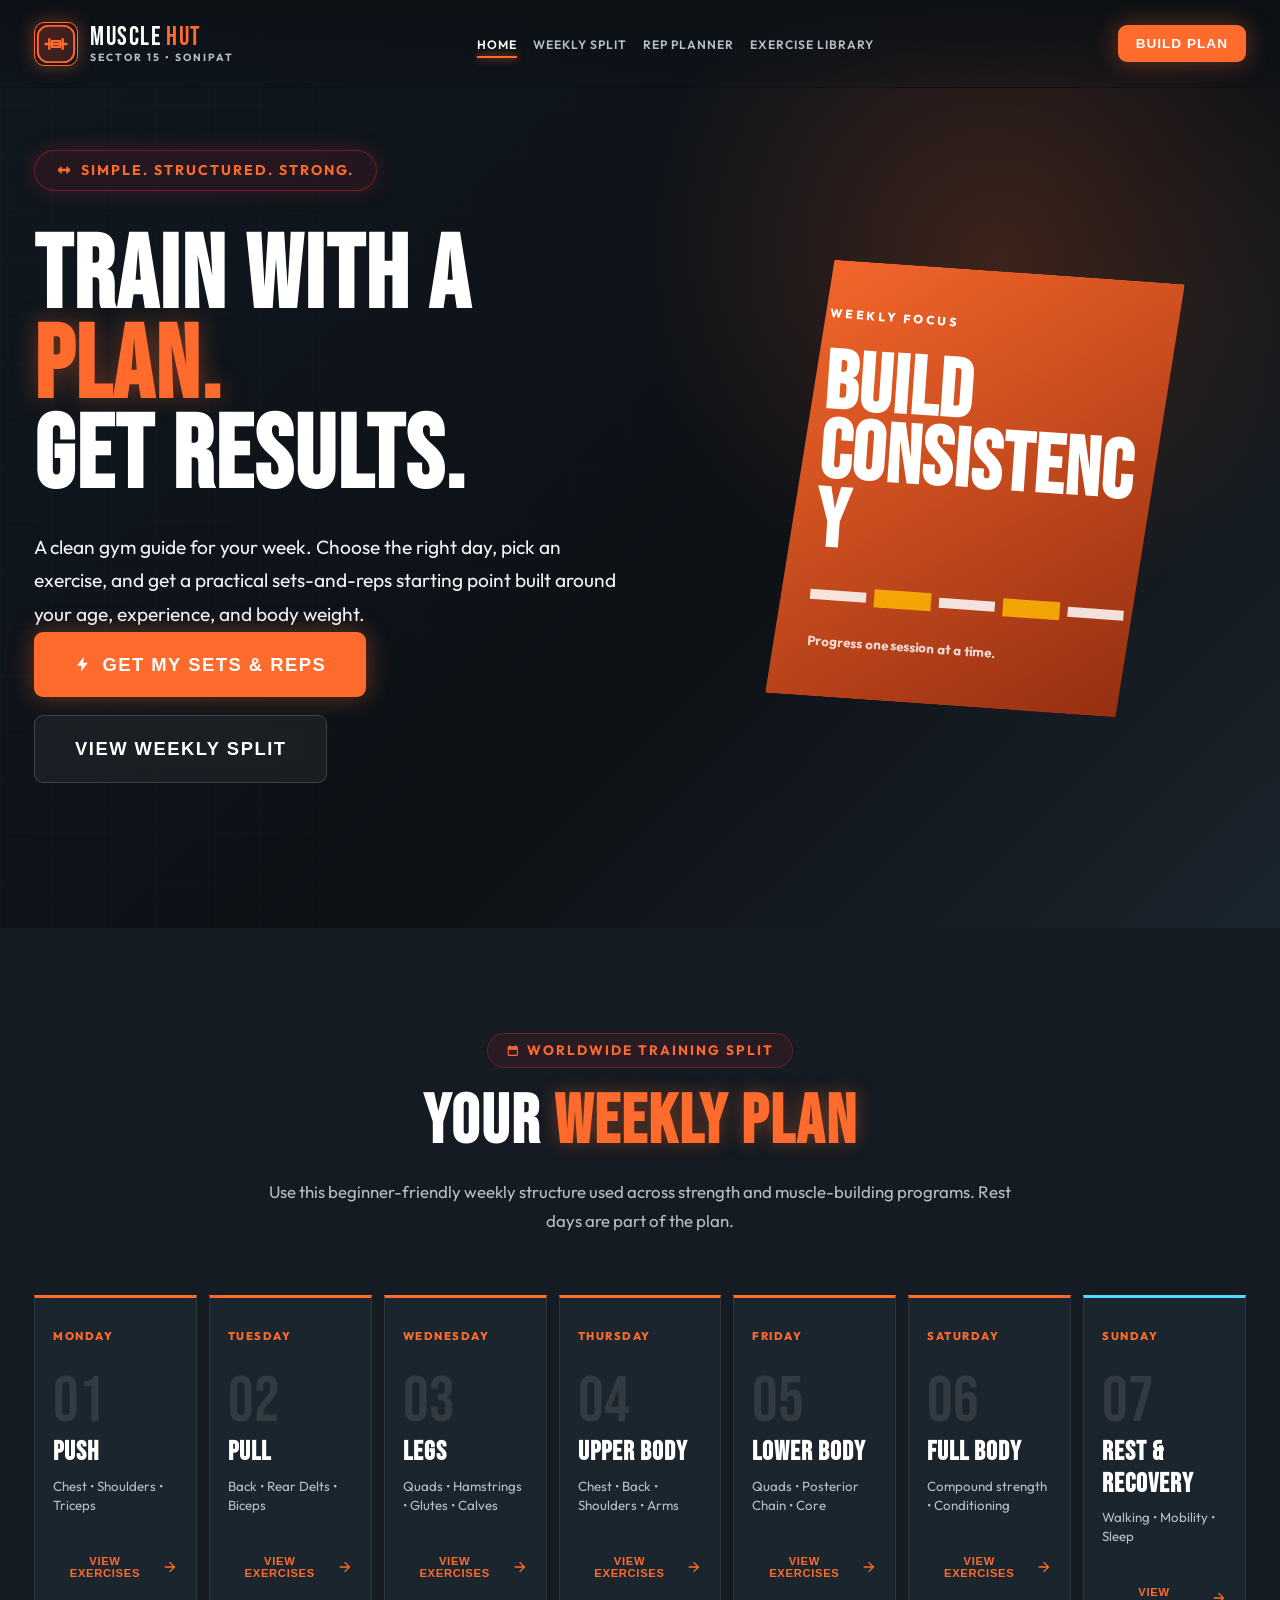
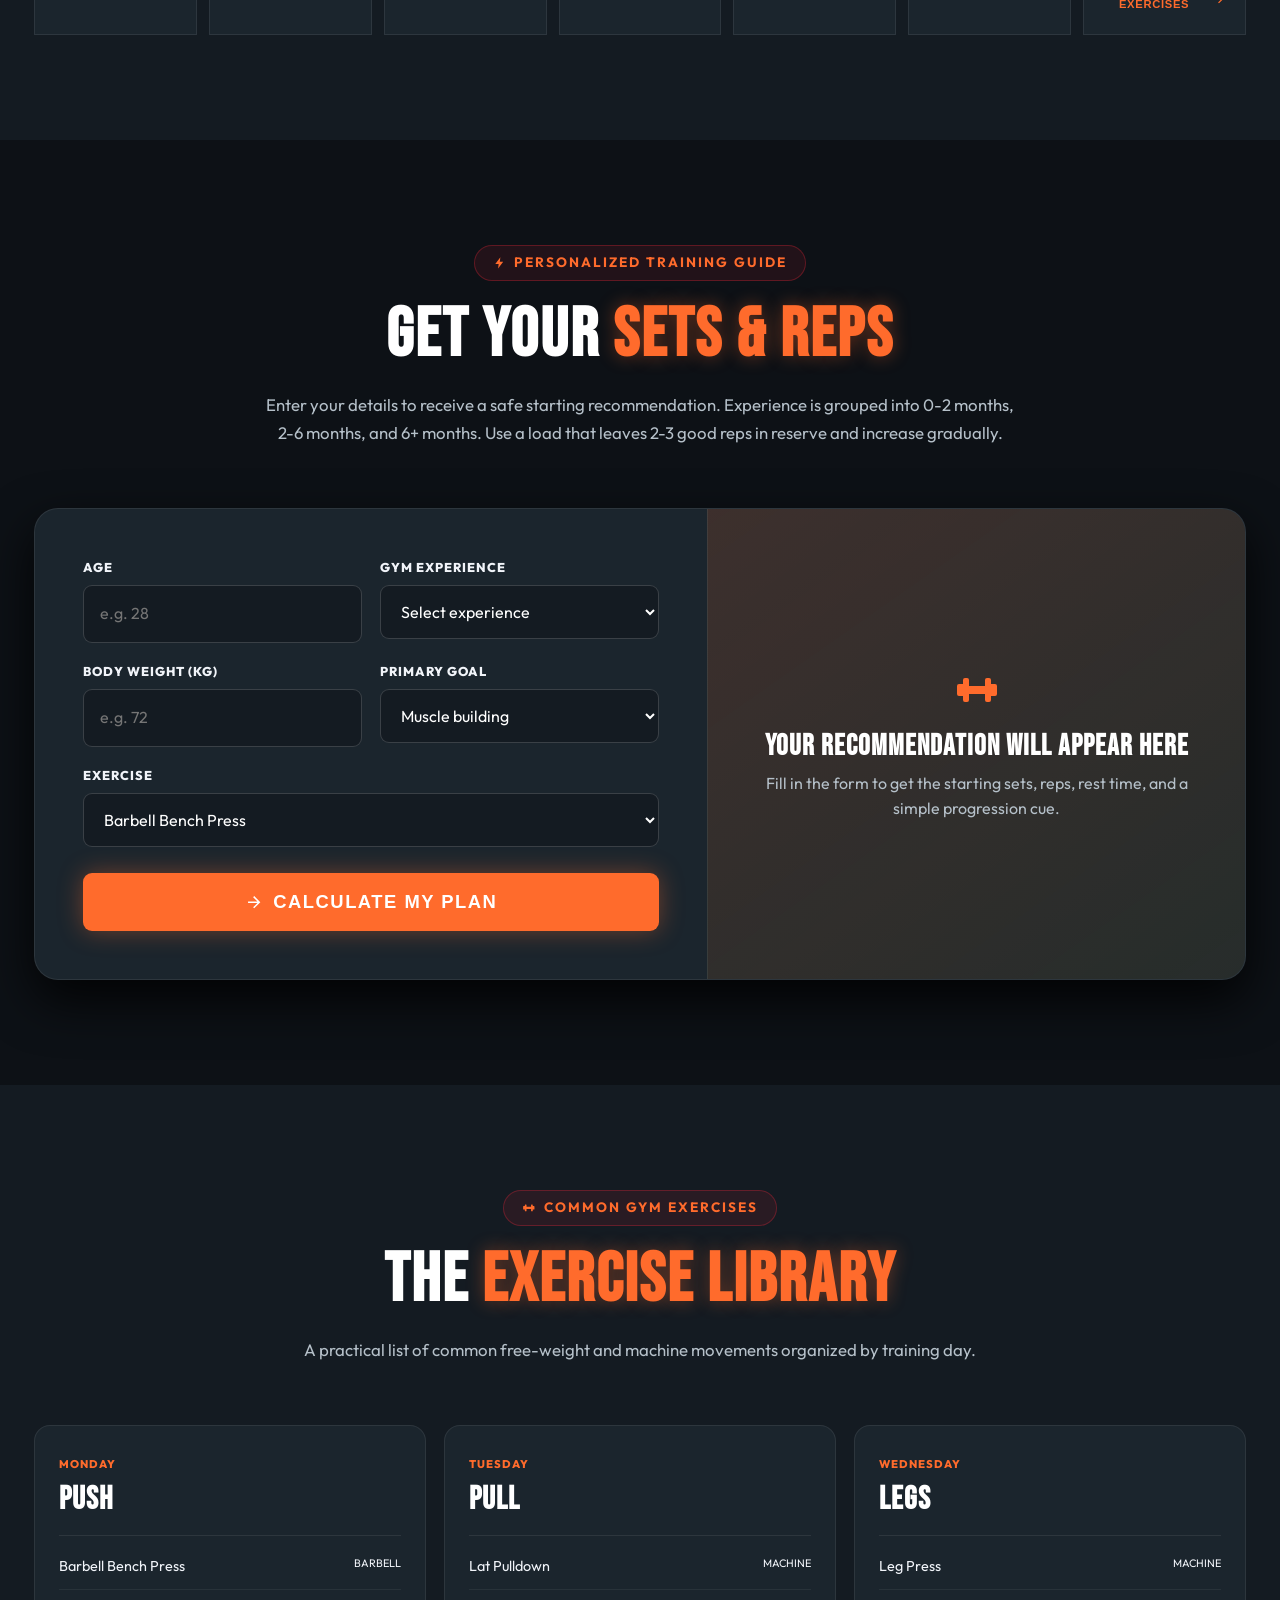
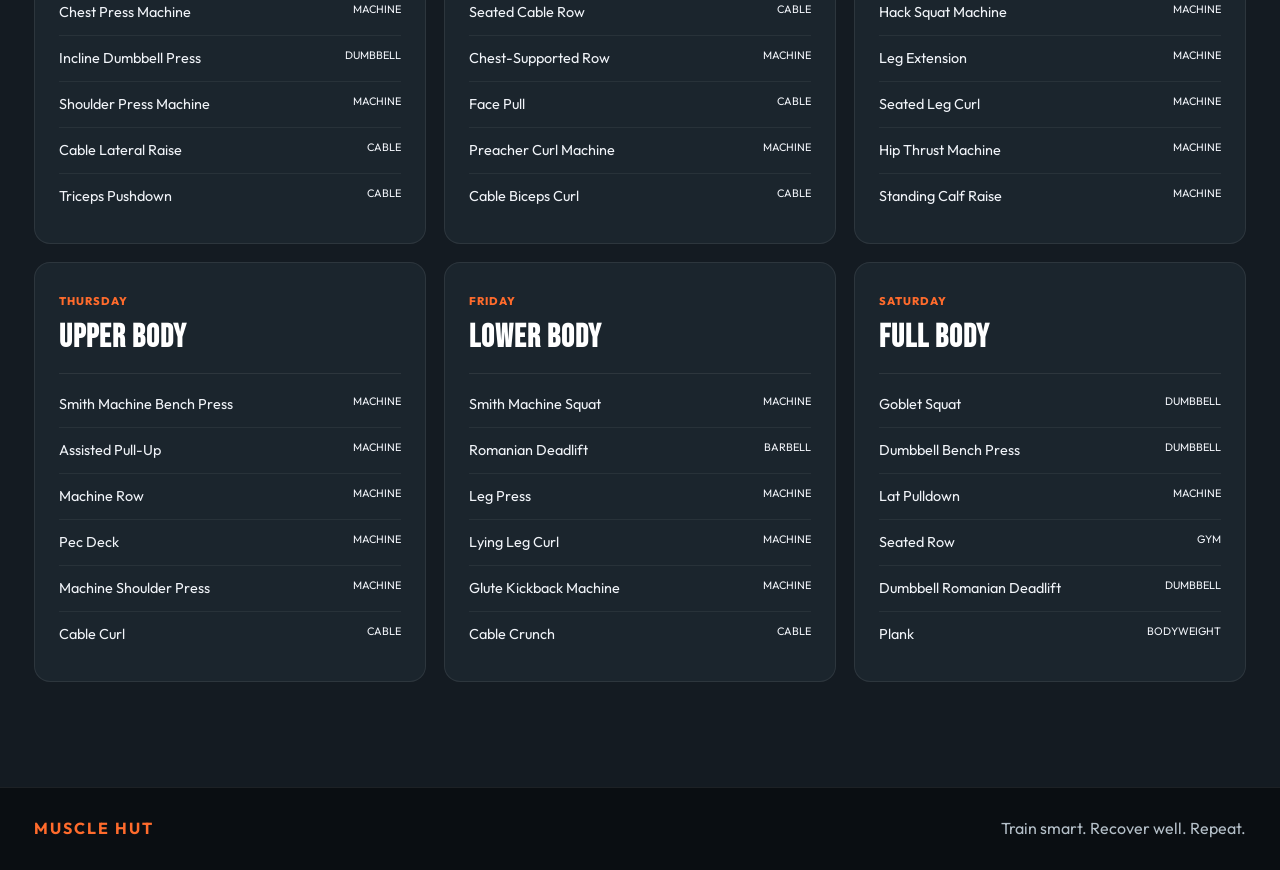
==== index.html @ 396ff4e9 "Improve responsive text visibility Co-authored-by: Copilot App <223556219+Copilot@users.noreply.gith" ====
<!DOCTYPE html>
<html lang="en">
<head>
  <meta charset="UTF-8">
  <meta name="viewport" content="width=device-width, initial-scale=1.0">
  <title>The Muscle Hut Gym | Sector 15, Sonipat | Forge Your Beast</title>
  <meta name="description" content="The Muscle Hut Gym - Sonipat's ultimate hardcore gym & fitness center in Sector 15. Bio-mechanical machines, group aerobics, functional turf, personal training at ₹1,500/month.">
  <link rel="icon" type="image/svg+xml" href="data:image/svg+xml,<svg xmlns='http://www.w3.org/2000/svg' viewBox='0 0 24 24' fill='%23ff2a3b'><path d='M20.57 14.86L22 13.43 20.57 12 17 15.57 8.43 7 12 3.43 10.57 2 9.14 3.43 7.71 2 5.57 4.14 4.14 2.71 2.71 4.14l1.43 1.43L2 7.71l1.43 1.43L2 10.57 3.43 12 7 8.43 15.57 17 12 20.57 13.43 22l1.43-1.43 1.43 1.43 2.14-2.14 1.43 1.43 1.43-1.43-1.43-1.43L22 16.29l-1.43-1.43z'/></svg>">
  
  <!-- Google Fonts -->
  <link rel="preconnect" href="https://fonts.googleapis.com">
  <link rel="preconnect" href="https://fonts.gstatic.com" crossorigin>
  <link href="https://fonts.googleapis.com/css2?family=Anton&family=Bebas+Neue&family=Outfit:wght@400;500;600;700;800;900&display=swap" rel="stylesheet">
  
  <!-- Zero External Font/Icon Dependencies: Fully Inline High-Performance Vector SVGs -->
  
  <style>

/* Inline SVG Icon System */
.svg-icon {
  width: 1em;
  height: 1em;
  display: inline-block;
  vertical-align: -0.15em;
  fill: currentColor;
  flex-shrink: 0;
  transition: transform var(--transition-fast), color var(--transition-fast);
}
.brand-logo-svg {
  width: 100%;
  height: 100%;
  display: block;
}
.preloader-dumbbell .brand-logo-svg {
  width: 74px;
  height: 74px;
  filter: drop-shadow(0 0 20px rgba(255, 42, 59, 0.6));
  animation: barbellLift 1.1s infinite ease-in-out;
}
/* ==========================================================================
   THE MUSCLE HUT GYM — ULTIMATE PRODUCTION STYLESHEET
   Dark, High-Octane Athletic Aesthetic with Electric Lime & Neon Ember
   ========================================================================== */

:root {
  --bg-darkest: #0d1116;
  --bg-dark: #141b22;
  --bg-surface: #1b252d;
  --bg-surface-elevated: #24323c;
  --bg-card: rgba(27, 37, 45, 0.9);
  --bg-card-hover: rgba(36, 50, 60, 0.98);
  
  --primary: #ff6b2c;
  --primary-rgb: 255, 107, 44;
  --primary-glow: rgba(255, 107, 44, 0.38);
  --primary-dark: #d94812;
  --primary-light: #ffad83;
  
  --secondary: #ffb703;
  --secondary-glow: rgba(255, 183, 3, 0.35);
  --accent-gold: #ffd166;
  --accent-cyan: #56d9ff;
  
  --text-white: #ffffff;
  --text-light: #f1f4f9;
  --text-muted: #b5c0c9;
  --text-dim: #71808c;
  
  --border: rgba(255, 255, 255, 0.08);
  --border-glow: rgba(255, 42, 59, 0.35);
  --border-light: rgba(255, 255, 255, 0.16);
  
  --font-display: 'Bebas Neue', sans-serif;
  --font-accent: 'Anton', 'Oswald', sans-serif;
  --font-heading: 'Oswald', sans-serif;
  --font-body: 'Outfit', 'Inter', -apple-system, sans-serif;
  
  --radius-xs: 5px;
  --radius-sm: 9px;
  --radius-md: 16px;
  --radius-lg: 24px;
  --radius-full: 9999px;
  
  --transition-fast: 0.16s ease;
  --transition-base: 0.28s cubic-bezier(0.2, 0.8, 0.2, 1);
  --transition-smooth: 0.45s cubic-bezier(0.16, 1, 0.3, 1);
  
  --shadow-sm: 0 4px 14px rgba(0, 0, 0, 0.45);
  --shadow-md: 0 10px 30px rgba(0, 0, 0, 0.65);
  --shadow-lg: 0 20px 50px rgba(0, 0, 0, 0.85);
  --shadow-primary: 0 0 30px rgba(255, 42, 59, 0.4);
}

/* Reset */
*, *::before, *::after {
  box-sizing: border-box;
  margin: 0;
  padding: 0;
}

html {
  scroll-behavior: smooth;
  font-size: 16px;
  background-color: var(--bg-darkest);
  color: var(--text-light);
  font-family: var(--font-body);
  overflow-x: hidden;
}

body {
  line-height: 1.6;
  background-color: var(--bg-darkest);
  min-height: 100vh;
  position: relative;
  overflow-x: hidden;
  -webkit-font-smoothing: antialiased;
}

/* Scrollbar */
::-webkit-scrollbar { width: 9px; }
::-webkit-scrollbar-track { background: var(--bg-darkest); }
::-webkit-scrollbar-thumb {
  background: #1c2230;
  border-radius: 6px;
  border: 2px solid var(--bg-darkest);
}
::-webkit-scrollbar-thumb:hover { background: var(--primary-dark); }

/* Scroll Progress */
.scroll-progress-bar {
  position: fixed;
  top: 0;
  left: 0;
  height: 3px;
  width: 0%;
  background: linear-gradient(90deg, var(--primary), var(--accent-cyan), var(--secondary));
  z-index: 10000;
  box-shadow: 0 0 12px var(--primary);
  transition: width 0.1s ease-out;
}

/* Custom Cursor */
.custom-cursor-dot {
  position: fixed;
  width: 8px;
  height: 8px;
  background-color: var(--primary);
  border-radius: 50%;
  pointer-events: none;
  z-index: 99999;
  transform: translate(-50%, -50%);
  box-shadow: 0 0 12px var(--primary);
  transition: opacity 0.2s ease;
}
.custom-cursor-ring {
  position: fixed;
  width: 36px;
  height: 36px;
  border: 1.5px solid rgba(255, 42, 59, 0.5);
  border-radius: 50%;
  pointer-events: none;
  z-index: 99998;
  transform: translate(-50%, -50%);
  transition: width 0.25s ease, height 0.25s ease, border-color 0.25s ease, background 0.25s ease;
}
.custom-cursor-ring.cursor-hover {
  width: 58px;
  height: 58px;
  border-color: var(--primary);
  background: rgba(255, 42, 59, 0.09);
}
@media (max-width: 992px) {
  .custom-cursor-dot, .custom-cursor-ring { display: none !important; }
}

/* Preloader */
#preloader {
  position: fixed;
  inset: 0;
  background-color: #040507;
  z-index: 999999;
  display: flex;
  flex-direction: column;
  align-items: center;
  justify-content: center;
  transition: opacity 0.25s ease, visibility 0.25s ease;
}
#preloader.loaded {
  opacity: 0;
  visibility: hidden;
  pointer-events: none;
}
.preloader-dumbbell {
  width: 74px;
  height: 74px;
  color: var(--primary);
  animation: barbellLift 1.1s infinite ease-in-out;
  filter: drop-shadow(0 0 20px var(--primary-glow));
}
.preloader-title {
  font-family: var(--font-display);
  font-size: 2.4rem;
  letter-spacing: 4px;
  margin-top: 18px;
  color: var(--text-white);
  text-shadow: 0 0 25px rgba(255, 42, 59, 0.4);
}
.preloader-title span { color: var(--primary); }
.preloader-bar {
  width: 150px;
  height: 3.5px;
  background: rgba(255, 255, 255, 0.1);
  border-radius: 4px;
  margin-top: 15px;
  overflow: hidden;
  position: relative;
}
.preloader-bar::after {
  content: '';
  position: absolute;
  top: 0;
  left: 0;
  height: 100%;
  width: 40%;
  background: var(--primary);
  border-radius: 4px;
  animation: preloaderTrack 1.1s infinite ease-in-out;
}
@keyframes barbellLift {
  0%, 100% { transform: translateY(0) rotate(0deg) scale(1); }
  50% { transform: translateY(-16px) rotate(-14deg) scale(1.1); }
}
@keyframes preloaderTrack {
  0% { left: -40%; width: 30%; }
  50% { left: 40%; width: 60%; }
  100% { left: 100%; width: 30%; }
}

/* Typography & Display Utilities */
h1, h2, h3, h4, h5, h6 {
  color: var(--text-white);
  font-weight: 700;
  line-height: 1.15;
}
.text-neon {
  color: var(--primary);
  text-shadow: 0 0 18px var(--primary-glow);
}
.text-crimson {
  color: var(--secondary);
  text-shadow: 0 0 18px var(--secondary-glow);
}
.text-gold {
  color: var(--accent-gold);
  text-shadow: 0 0 15px rgba(255, 204, 0, 0.4);
}

.bg-outline-text {
  position: absolute;
  font-family: var(--font-display);
  font-size: clamp(4rem, 13vw, 15rem);
  color: transparent;
  -webkit-text-stroke: 1.5px rgba(255, 255, 255, 0.035);
  letter-spacing: 6px;
  pointer-events: none;
  user-select: none;
  z-index: 0;
  text-transform: uppercase;
  white-space: nowrap;
}

/* Container */
.container {
  width: 100%;
  max-width: 1260px;
  margin: 0 auto;
  padding: 0 24px;
  position: relative;
  z-index: 2;
}
.section-padding {
  padding: 105px 0;
  position: relative;
}
@media (max-width: 768px) {
  .section-padding { padding: 75px 0; }
}

.section-header {
  text-align: center;
  max-width: 760px;
  margin: 0 auto 60px;
  position: relative;
  z-index: 2;
}
.section-subtitle-badge {
  display: inline-flex;
  align-items: center;
  gap: 8px;
  padding: 6px 18px;
  background: rgba(255, 42, 59, 0.09);
  border: 1px solid rgba(255, 42, 59, 0.28);
  border-radius: var(--radius-full);
  color: var(--primary);
  font-size: 0.85rem;
  font-weight: 700;
  letter-spacing: 2px;
  text-transform: uppercase;
  margin-bottom: 15px;
}
.section-title {
  font-family: var(--font-display);
  font-size: clamp(2.6rem, 5.5vw, 4.3rem);
  letter-spacing: 2px;
  text-transform: uppercase;
  margin-bottom: 16px;
}
.section-description {
  color: var(--text-muted);
  font-size: 1.05rem;
  line-height: 1.7;
}

/* Buttons */
.btn {
  display: inline-flex;
  align-items: center;
  justify-content: center;
  gap: 10px;
  font-family: var(--font-heading);
  font-weight: 700;
  font-size: 1rem;
  letter-spacing: 1.5px;
  text-transform: uppercase;
  padding: 15px 30px;
  border-radius: var(--radius-sm);
  border: none;
  cursor: pointer;
  text-decoration: none;
  transition: var(--transition-smooth);
  position: relative;
  overflow: hidden;
  z-index: 1;
}
.btn::before {
  content: '';
  position: absolute;
  top: 0;
  left: -100%;
  width: 100%;
  height: 100%;
  background: linear-gradient(90deg, transparent, rgba(255, 255, 255, 0.22), transparent);
  transition: 0.5s ease;
  z-index: -1;
}
.btn:hover::before { left: 100%; }
.btn-primary {
  background: var(--primary);
  color: #ffffff;
  box-shadow: 0 0 25px var(--primary-glow);
}
.btn-primary:hover {
  background: #ff4252;
  box-shadow: 0 0 38px rgba(255, 42, 59, 0.65);
  transform: translateY(-2px);
}
.btn-secondary {
  background: rgba(255, 255, 255, 0.05);
  color: var(--text-white);
  border: 1px solid var(--border-light);
  backdrop-filter: blur(10px);
}
.btn-secondary:hover {
  border-color: var(--primary);
  color: var(--primary);
  background: rgba(255, 42, 59, 0.08);
  transform: translateY(-2px);
}
.btn-sm {
  padding: 8px 18px;
  font-size: 0.85rem;
  letter-spacing: 1px;
}
.btn-lg {
  padding: 18px 40px;
  font-size: 1.15rem;
}

/* 3D Tilt Card Container */
.tilt-card {
  transform-style: preserve-3d;
  perspective: 1000px;
  transition: transform 0.15s ease-out, box-shadow 0.3s ease;
}

/* Glowing Border Beam Animation */
@keyframes borderBeamMove {
  0% { transform: rotate(0deg); }
  100% { transform: rotate(360deg); }
}
.glowing-beam-wrapper {
  position: relative;
  overflow: hidden;
  border-radius: var(--radius-lg);
  padding: 1.5px;
}
.glowing-beam-wrapper::before {
  content: '';
  position: absolute;
  top: -50%;
  left: -50%;
  width: 200%;
  height: 200%;
  background: conic-gradient(transparent, transparent, var(--primary), transparent);
  animation: borderBeamMove 4s linear infinite;
  z-index: 0;
}
.glowing-beam-content {
  position: relative;
  background: var(--bg-surface);
  border-radius: calc(var(--radius-lg) - 1.5px);
  z-index: 1;
}

/* ==========================================================================
   1. STICKY NAVBAR & AUDIO CONTROLS
   ========================================================================== */
.site-navbar {
  position: fixed;
  top: 0;
  left: 0;
  width: 100%;
  height: 82px;
  display: flex;
  align-items: center;
  z-index: 1000;
  transition: var(--transition-smooth);
  background: transparent;
  border-bottom: 1px solid transparent;
}
.site-navbar.scrolled {
  height: 74px;
  background: rgba(7, 9, 13, 0.92);
  backdrop-filter: blur(22px);
  -webkit-backdrop-filter: blur(22px);
  border-bottom: 1px solid var(--border);
  box-shadow: 0 10px 35px rgba(0, 0, 0, 0.6);
}
.navbar-inner {
  display: flex;
  align-items: center;
  justify-content: space-between;
  width: 100%;
}
.navbar-brand {
  display: flex;
  align-items: center;
  gap: 12px;
  text-decoration: none;
  z-index: 1002;
  flex-shrink: 0;
  white-space: nowrap;
}
.brand-icon-box {
  width: 44px;
  height: 44px;
  background: linear-gradient(135deg, rgba(255, 42, 59, 0.16), rgba(255, 42, 59, 0.04));
  border: 1.5px solid var(--primary);
  border-radius: 10px;
  display: flex;
  align-items: center;
  justify-content: center;
  color: var(--primary);
  font-size: 1.35rem;
  box-shadow: 0 0 18px var(--primary-glow);
  transition: var(--transition-base);
  flex-shrink: 0;
}
.navbar-brand:hover .brand-icon-box {
  transform: rotate(-10deg) scale(1.08);
  box-shadow: 0 0 28px rgba(255, 42, 59, 0.65);
}
.brand-text-col {
  display: flex;
  flex-direction: column;
  justify-content: center;
  flex-shrink: 0;
}
.brand-main-title {
  font-family: var(--font-display);
  font-size: 1.65rem;
  letter-spacing: 1.5px;
  color: var(--text-white);
  line-height: 1;
  white-space: nowrap;
  display: flex;
  align-items: baseline;
  gap: 5px;
}
.brand-main-title span { color: var(--primary); }
.brand-sub-location {
  font-size: 0.65rem;
  font-weight: 700;
  letter-spacing: 2px;
  color: var(--text-muted);
  text-transform: uppercase;
  margin-top: 3px;
  white-space: nowrap;
  line-height: 1;
}

.navbar-nav {
  display: flex;
  align-items: center;
  gap: 15px;
  list-style: none;
}
.nav-link {
  color: var(--text-muted);
  text-decoration: none;
  font-size: 0.85rem;
  font-weight: 600;
  letter-spacing: 0.8px;
  text-transform: uppercase;
  padding: 6px 0;
  position: relative;
  transition: var(--transition-fast);
}
.nav-link::after {
  content: '';
  position: absolute;
  bottom: 0;
  left: 0;
  width: 0%;
  height: 2px;
  background: var(--primary);
  transition: width 0.25s ease;
  box-shadow: 0 0 8px var(--primary);
}
.nav-link:hover, .nav-link.active { color: var(--text-white); }
.nav-link:hover::after, .nav-link.active::after { width: 100%; }

.nav-right-controls {
  display: flex;
  align-items: center;
  gap: 12px;
}

/* Live Time & Gym Capacity Pill */
.live-status-pill {
  display: flex;
  align-items: center;
  gap: 7px;
  padding: 6px 14px;
  background: rgba(255, 42, 59, 0.08);
  border: 1px solid rgba(255, 42, 59, 0.25);
  border-radius: var(--radius-full);
  font-size: 0.76rem;
  font-weight: 700;
  color: var(--primary);
  letter-spacing: 0.5px;
  cursor: pointer;
}
.live-dot {
  width: 7px;
  height: 7px;
  background: var(--primary);
  border-radius: 50%;
  animation: livePulse 1.6s infinite;
}
@keyframes livePulse {
  0% { transform: scale(0.9); box-shadow: 0 0 0 0 rgba(255, 42, 59, 0.7); }
  70% { transform: scale(1.15); box-shadow: 0 0 0 8px rgba(255, 42, 59, 0); }
  100% { transform: scale(0.9); box-shadow: 0 0 0 0 rgba(255, 42, 59, 0); }
}

/* Audio Synthesizer Hype Player Button */
.audio-pump-btn {
  display: flex;
  align-items: center;
  gap: 8px;
  padding: 7px 14px;
  background: rgba(255, 255, 255, 0.05);
  border: 1px solid var(--border-light);
  border-radius: var(--radius-full);
  color: var(--text-light);
  font-size: 0.78rem;
  font-weight: 700;
  cursor: pointer;
  transition: var(--transition-fast);
}
.audio-pump-btn:hover {
  background: rgba(255, 42, 59, 0.12);
  border-color: var(--primary);
  color: var(--primary);
}
.audio-bars {
  display: flex;
  align-items: flex-end;
  gap: 2px;
  height: 12px;
}
.audio-bar {
  width: 2.5px;
  background: var(--primary);
  border-radius: 1px;
  height: 4px;
}
.audio-pump-btn.playing .audio-bar:nth-child(1) { animation: soundBar 0.5s infinite ease-in-out; }
.audio-pump-btn.playing .audio-bar:nth-child(2) { animation: soundBar 0.7s infinite ease-in-out 0.2s; }
.audio-pump-btn.playing .audio-bar:nth-child(3) { animation: soundBar 0.4s infinite ease-in-out 0.35s; }
@keyframes soundBar {
  0%, 100% { height: 3px; }
  50% { height: 13px; }
}

/* UI Sound FX Toggle Button */
.sfx-toggle-btn {
  width: 34px;
  height: 34px;
  border-radius: 50%;
  background: rgba(255, 255, 255, 0.05);
  border: 1px solid var(--border-light);
  color: var(--text-muted);
  display: flex;
  align-items: center;
  justify-content: center;
  font-size: 0.85rem;
  cursor: pointer;
  transition: var(--transition-fast);
}
.sfx-toggle-btn.active {
  color: var(--primary);
  border-color: var(--primary);
  background: rgba(255, 42, 59, 0.1);
}

/* Mobile Hamburger Toggle */
.hamburger-toggle {
  display: none;
  background: transparent;
  border: none;
  cursor: pointer;
  width: 44px;
  height: 44px;
  position: relative;
  z-index: 1002;
  align-items: center;
  justify-content: center;
  flex-direction: column;
  gap: 6px;
}
.hamburger-toggle span {
  display: block;
  width: 26px;
  height: 2.5px;
  background-color: var(--text-white);
  border-radius: 2px;
  transition: var(--transition-smooth);
}
.hamburger-toggle.active span:nth-child(1) {
  transform: translateY(8.5px) rotate(45deg);
  background-color: var(--primary);
}
.hamburger-toggle.active span:nth-child(2) {
  opacity: 0;
  transform: translateX(-10px);
}
.hamburger-toggle.active span:nth-child(3) {
  transform: translateY(-8.5px) rotate(-45deg);
  background-color: var(--primary);
}

.mobile-nav-drawer {
  position: fixed;
  inset: 0;
  background: rgba(5, 7, 10, 0.98);
  backdrop-filter: blur(25px);
  -webkit-backdrop-filter: blur(25px);
  z-index: 1001;
  display: flex;
  flex-direction: column;
  justify-content: center;
  align-items: center;
  padding: 40px 20px;
  opacity: 0;
  visibility: hidden;
  transform: translateY(-20px);
  transition: var(--transition-smooth);
}
.mobile-nav-drawer.open {
  opacity: 1;
  visibility: visible;
  transform: translateY(0);
}
.mobile-nav-links {
  list-style: none;
  text-align: center;
  display: flex;
  flex-direction: column;
  gap: 18px;
  margin-bottom: 28px;
}
.mobile-nav-links .nav-link {
  font-family: var(--font-display);
  font-size: 1.85rem;
  letter-spacing: 2px;
  color: var(--text-light);
}
.mobile-nav-links .nav-link:hover, .mobile-nav-links .nav-link.active { color: var(--primary); }

@media (max-width: 1080px) {
  .navbar-nav { display: none; }
  .hamburger-toggle { display: flex; }
  .live-status-pill { display: none; }
}

/* ==========================================================================
   2. HERO SECTION & INTERACTIVE CANVAS
   ========================================================================== */
.hero-section {
  min-height: 100vh;
  position: relative;
  display: flex;
  align-items: center;
  padding-top: 110px;
  padding-bottom: 70px;
  overflow: hidden;
  background-color: var(--bg-darkest);
}
.hero-bg-media {
  position: absolute;
  inset: 0;
  z-index: 0;
}
.hero-bg-img {
  width: 100%;
  height: 100%;
  object-fit: cover;
  object-position: center;
  filter: brightness(0.25) contrast(1.22) saturate(1.1);
  transform: scale(1.04);
  transition: opacity 0.8s ease, transform 12s infinite alternate ease-in-out;
}
.hero-overlay {
  position: absolute;
  inset: 0;
  background: radial-gradient(circle at 65% 30%, rgba(255, 42, 59, 0.08) 0%, transparent 60%),
              linear-gradient(180deg, rgba(5, 6, 8, 0.5) 0%, rgba(5, 6, 8, 0.8) 60%, var(--bg-darkest) 100%);
}

/* Interactive Ember Particle Canvas */
#heroParticlesCanvas {
  position: absolute;
  inset: 0;
  width: 100%;
  height: 100%;
  pointer-events: none;
  z-index: 1;
}

.hero-glow-orb {
  position: absolute;
  width: 480px;
  height: 480px;
  background: radial-gradient(circle, rgba(255, 42, 59, 0.16) 0%, transparent 70%);
  filter: blur(85px);
  pointer-events: none;
  border-radius: 50%;
  top: 8%;
  right: -5%;
  animation: floatOrb 8s infinite alternate ease-in-out;
}
@keyframes floatOrb {
  0% { transform: translate(0, 0); }
  100% { transform: translate(-30px, 40px); }
}

.hero-content {
  position: relative;
  z-index: 2;
  max-width: 900px;
}
.hero-badge-tag {
  display: inline-flex;
  align-items: center;
  gap: 10px;
  padding: 8px 22px;
  background: rgba(255, 42, 59, 0.09);
  border: 1px solid rgba(255, 42, 59, 0.35);
  border-radius: var(--radius-full);
  color: var(--primary);
  font-size: 0.88rem;
  font-weight: 700;
  letter-spacing: 2px;
  text-transform: uppercase;
  margin-bottom: 22px;
  box-shadow: 0 0 22px rgba(255, 42, 59, 0.2);
}
.hero-badge-tag i { color: #ffcc00; }

.hero-headline {
  font-family: var(--font-display);
  font-size: clamp(3.2rem, 7.5vw, 6.4rem);
  line-height: 0.95;
  letter-spacing: 2px;
  text-transform: uppercase;
  margin-bottom: 24px;
}
.hero-typing-wrap {
  color: var(--primary);
  display: inline-block;
  position: relative;
  text-shadow: 0 0 35px rgba(255, 42, 59, 0.55);
  min-height: 1.1em;
}
.typing-cursor {
  display: inline-block;
  width: 4px;
  background-color: var(--primary);
  margin-left: 4px;
  animation: cursorBlink 0.8s infinite;
}
@keyframes cursorBlink {
  0%, 100% { opacity: 1; }
  50% { opacity: 0; }
}

.hero-subheadline {
  font-size: clamp(1.1rem, 2vw, 1.35rem);
  color: var(--text-light);
  line-height: 1.7;
  margin-bottom: 28px;
  max-width: 740px;
  font-weight: 400;
}
.hero-subheadline strong {
  color: var(--primary);
  font-weight: 700;
}

/* Facility View Switcher Chips in Hero */
.facility-switcher-strip {
  display: flex;
  align-items: center;
  flex-wrap: wrap;
  gap: 10px;
  margin-bottom: 35px;
}
.facility-chip-btn {
  display: inline-flex;
  align-items: center;
  gap: 7px;
  padding: 8px 16px;
  background: rgba(16, 20, 29, 0.85);
  border: 1px solid var(--border-light);
  border-radius: var(--radius-full);
  color: var(--text-muted);
  font-size: 0.82rem;
  font-weight: 700;
  letter-spacing: 1px;
  text-transform: uppercase;
  cursor: pointer;
  backdrop-filter: blur(8px);
  transition: var(--transition-fast);
}
.facility-chip-btn:hover {
  border-color: var(--primary);
  color: var(--text-white);
  transform: translateY(-2px);
}
.facility-chip-btn.active {
  background: rgba(255, 42, 59, 0.15);
  border-color: var(--primary);
  color: var(--primary);
  box-shadow: 0 0 16px var(--primary-glow);
}

.hero-cta-group {
  display: flex;
  flex-wrap: wrap;
  gap: 18px;
  margin-bottom: 45px;
}

.hero-trust-strip {
  display: flex;
  flex-wrap: wrap;
  align-items: center;
  gap: 28px;
  padding-top: 24px;
  border-top: 1px solid var(--border);
}
.hero-trust-item {
  display: flex;
  align-items: center;
  gap: 10px;
  color: var(--text-muted);
  font-size: 0.95rem;
}
.hero-trust-item i {
  color: var(--primary);
  font-size: 1.1rem;
}

.hero-scroll-indicator {
  position: absolute;
  bottom: 28px;
  left: 50%;
  transform: translateX(-50%);
  display: flex;
  flex-direction: column;
  align-items: center;
  gap: 8px;
  color: var(--text-muted);
  text-decoration: none;
  font-size: 0.75rem;
  letter-spacing: 2px;
  text-transform: uppercase;
  z-index: 2;
  transition: var(--transition-fast);
}
.hero-scroll-indicator:hover { color: var(--primary); }
.mouse-icon {
  width: 24px;
  height: 38px;
  border: 2px solid var(--border-light);
  border-radius: 12px;
  display: flex;
  justify-content: center;
  padding-top: 6px;
}
.mouse-dot {
  width: 4px;
  height: 8px;
  background-color: var(--primary);
  border-radius: 2px;
  animation: mouseScroll 1.6s infinite ease-in-out;
}
@keyframes mouseScroll {
  0% { transform: translateY(0); opacity: 1; }
  100% { transform: translateY(14px); opacity: 0; }
}

/* ==========================================================================
   3. STATS STRIP
   ========================================================================== */
.stats-strip-section {
  position: relative;
  background: var(--bg-dark);
  padding: 60px 0;
  border-top: 1px solid var(--border);
  border-bottom: 1px solid var(--border);
  z-index: 10;
}
.stats-grid {
  display: grid;
  grid-template-columns: repeat(4, 1fr);
  gap: 24px;
}
.stat-box {
  padding: 26px 20px;
  text-align: center;
  background: rgba(16, 20, 29, 0.65);
  border: 1px solid var(--border);
  border-radius: var(--radius-md);
  backdrop-filter: blur(10px);
  position: relative;
  overflow: hidden;
  transition: var(--transition-smooth);
}
.stat-box::after {
  content: '';
  position: absolute;
  bottom: 0;
  left: 0;
  width: 100%;
  height: 3px;
  background: linear-gradient(90deg, transparent, var(--primary), transparent);
  opacity: 0;
  transition: opacity 0.3s ease;
}
.stat-box:hover {
  transform: translateY(-4px);
  border-color: rgba(255, 42, 59, 0.35);
  box-shadow: 0 10px 30px rgba(0, 0, 0, 0.5), 0 0 16px rgba(255, 42, 59, 0.15);
}
.stat-box:hover::after { opacity: 1; }
.stat-icon {
  font-size: 2rem;
  color: var(--primary);
  margin-bottom: 12px;
  display: inline-block;
  filter: drop-shadow(0 0 12px var(--primary-glow));
}
.stat-number-wrap {
  font-family: var(--font-display);
  font-size: clamp(2.8rem, 4vw, 3.8rem);
  line-height: 1;
  color: var(--text-white);
  margin-bottom: 8px;
}
.stat-number-wrap span.accent-plus { color: var(--primary); }
.stat-label {
  font-size: 0.92rem;
  font-weight: 600;
  text-transform: uppercase;
  letter-spacing: 1px;
  color: var(--text-muted);
}
@media (max-width: 900px) {
  .stats-grid { grid-template-columns: repeat(2, 1fr); gap: 16px; }
}
@media (max-width: 480px) {
  .stats-grid { grid-template-columns: 1fr; }
}

/* ==========================================================================
   4. ABOUT SECTION
   ========================================================================== */
.about-section {
  position: relative;
  background: var(--bg-darkest);
  overflow: hidden;
}
.about-grid {
  display: grid;
  grid-template-columns: 1.05fr 1fr;
  gap: 60px;
  align-items: center;
}
.about-media-stack { position: relative; }
.about-main-img-wrap {
  position: relative;
  border-radius: var(--radius-lg);
  overflow: hidden;
  border: 1px solid var(--border);
  box-shadow: var(--shadow-lg);
}
.about-main-img {
  width: 100%;
  height: 520px;
  object-fit: cover;
  display: block;
  transition: transform 0.6s ease;
}
.about-main-img-wrap:hover .about-main-img { transform: scale(1.04); }
.about-img-overlay {
  position: absolute;
  inset: 0;
  background: linear-gradient(180deg, transparent 50%, rgba(5, 6, 8, 0.92) 100%);
}
.verified-map-badge {
  position: absolute;
  top: 20px;
  left: 20px;
  background: rgba(10, 12, 18, 0.88);
  backdrop-filter: blur(14px);
  border: 1px solid rgba(255, 42, 59, 0.4);
  border-radius: var(--radius-full);
  padding: 8px 18px;
  display: flex;
  align-items: center;
  gap: 8px;
  font-size: 0.8rem;
  font-weight: 700;
  color: var(--primary);
  letter-spacing: 1px;
  box-shadow: 0 4px 20px rgba(0, 0, 0, 0.4);
}
.verified-map-badge i { color: #ff3344; }

.about-floating-card {
  position: absolute;
  bottom: -25px;
  right: -25px;
  background: var(--bg-surface);
  border: 1.5px solid var(--border-glow);
  border-radius: var(--radius-md);
  padding: 20px 24px;
  box-shadow: 0 15px 40px rgba(0, 0, 0, 0.8), 0 0 25px rgba(255, 42, 59, 0.2);
  display: flex;
  align-items: center;
  gap: 16px;
  z-index: 3;
}
.floating-card-icon {
  width: 50px;
  height: 50px;
  border-radius: 12px;
  background: rgba(255, 42, 59, 0.12);
  color: var(--primary);
  display: flex;
  align-items: center;
  justify-content: center;
  font-size: 1.5rem;
}
.floating-card-text h4 {
  font-family: var(--font-display);
  font-size: 1.8rem;
  line-height: 1;
  color: var(--primary);
}
.floating-card-text p {
  font-size: 0.85rem;
  color: var(--text-muted);
  font-weight: 600;
  text-transform: uppercase;
}

.about-text-content { position: relative; z-index: 2; }
.about-story-p {
  color: var(--text-light);
  font-size: 1.1rem;
  line-height: 1.8;
  margin-bottom: 22px;
}
.about-features-list {
  display: grid;
  grid-template-columns: 1fr 1fr;
  gap: 16px;
  margin: 28px 0 34px;
}
.feature-item {
  display: flex;
  align-items: flex-start;
  gap: 12px;
}
.feature-item-icon {
  width: 34px;
  height: 34px;
  border-radius: 8px;
  background: rgba(255, 42, 59, 0.12);
  color: var(--primary);
  display: flex;
  align-items: center;
  justify-content: center;
  font-size: 0.95rem;
  flex-shrink: 0;
  margin-top: 3px;
}
.feature-item-text h5 {
  font-size: 1rem;
  font-weight: 700;
  color: var(--text-white);
  margin-bottom: 3px;
}
.feature-item-text p {
  font-size: 0.85rem;
  color: var(--text-muted);
  line-height: 1.4;
}

@media (max-width: 992px) {
  .about-grid { grid-template-columns: 1fr; gap: 50px; }
  .about-floating-card { right: 15px; bottom: -15px; }
}
@media (max-width: 580px) {
  .about-features-list { grid-template-columns: 1fr; }
  .about-main-img { height: 380px; }
}

/* ==========================================================================
   5. PROGRAMS SECTION
   ========================================================================= */
.programs-section { position: relative; background: var(--bg-dark); }
.programs-grid {
  display: grid;
  grid-template-columns: repeat(auto-fit, minmax(320px, 1fr));
  gap: 28px;
}
.program-card {
  position: relative;
  border-radius: var(--radius-lg);
  overflow: hidden;
  background: var(--bg-surface);
  border: 1px solid var(--border);
  transition: var(--transition-smooth);
  display: flex;
  flex-direction: column;
}
.program-card:hover {
  transform: translateY(-8px);
  border-color: rgba(255, 42, 59, 0.4);
  box-shadow: 0 20px 40px rgba(0, 0, 0, 0.7), 0 0 25px rgba(255, 42, 59, 0.2);
}
.program-img-box {
  position: relative;
  height: 220px;
  overflow: hidden;
}
.program-img {
  width: 100%;
  height: 100%;
  object-fit: cover;
  transition: transform 0.6s ease;
}
.program-card:hover .program-img { transform: scale(1.1); }
.program-badge {
  position: absolute;
  top: 14px;
  right: 14px;
  padding: 5px 12px;
  background: rgba(6, 8, 12, 0.88);
  backdrop-filter: blur(10px);
  border: 1px solid var(--border);
  border-radius: var(--radius-full);
  font-size: 0.75rem;
  font-weight: 700;
  letter-spacing: 1px;
  color: var(--primary);
  text-transform: uppercase;
}
.program-icon-float {
  position: absolute;
  bottom: -22px;
  left: 24px;
  width: 52px;
  height: 52px;
  background: var(--bg-surface);
  border: 2px solid var(--primary);
  border-radius: 14px;
  display: flex;
  align-items: center;
  justify-content: center;
  color: var(--primary);
  font-size: 1.4rem;
  box-shadow: 0 6px 20px rgba(0, 0, 0, 0.5);
  transition: var(--transition-base);
}
.program-card:hover .program-icon-float {
  background: var(--primary);
  color: #ffffff;
  transform: rotate(-8deg);
}

.program-body {
  padding: 34px 24px 24px;
  display: flex;
  flex-direction: column;
  flex-grow: 1;
}
.program-title {
  font-family: var(--font-display);
  font-size: 1.8rem;
  letter-spacing: 1.5px;
  color: var(--text-white);
  margin-bottom: 10px;
}
.program-desc {
  color: var(--text-muted);
  font-size: 0.95rem;
  line-height: 1.6;
  margin-bottom: 20px;
  flex-grow: 1;
}
.program-footer {
  display: flex;
  align-items: center;
  justify-content: space-between;
  padding-top: 16px;
  border-top: 1px solid var(--border);
}
.program-intensity {
  font-size: 0.8rem;
  color: var(--text-muted);
  display: flex;
  align-items: center;
  gap: 6px;
}
.program-intensity i { color: var(--secondary); }
.learn-more-link {
  color: var(--primary);
  text-decoration: none;
  font-weight: 700;
  font-size: 0.9rem;
  letter-spacing: 1px;
  text-transform: uppercase;
  display: inline-flex;
  align-items: center;
  gap: 6px;
  transition: gap 0.2s ease;
  background: transparent;
  border: none;
  cursor: pointer;
}
.learn-more-link:hover { gap: 10px; color: #ffffff; }

/* Interactive Beast Routine Matcher Callout Banner */
.routine-quiz-banner {
  margin-top: 50px;
  background: linear-gradient(135deg, rgba(20, 26, 38, 0.9) 0%, rgba(10, 14, 21, 0.95) 100%);
  border: 1px solid var(--border-glow);
  border-radius: var(--radius-lg);
  padding: 30px 40px;
  display: flex;
  align-items: center;
  justify-content: space-between;
  flex-wrap: wrap;
  gap: 20px;
  box-shadow: 0 10px 35px rgba(0, 0, 0, 0.6);
}
.quiz-banner-text h4 {
  font-family: var(--font-display);
  font-size: 2rem;
  letter-spacing: 1.5px;
  color: var(--text-white);
  margin-bottom: 4px;
}
.quiz-banner-text p {
  color: var(--text-muted);
  font-size: 0.95rem;
}

/* ==========================================================================
   6. TRAINERS SECTION
   ========================================================================== */
.trainers-section { position: relative; background: var(--bg-darkest); }
.trainers-grid {
  display: grid;
  grid-template-columns: repeat(auto-fit, minmax(270px, 1fr));
  gap: 28px;
}
.trainer-card {
  position: relative;
  border-radius: var(--radius-lg);
  overflow: hidden;
  background: var(--bg-surface);
  border: 1px solid var(--border);
  transition: var(--transition-smooth);
}
.trainer-card:hover {
  transform: translateY(-8px);
  border-color: rgba(255, 42, 59, 0.4);
  box-shadow: 0 16px 35px rgba(0, 0, 0, 0.7), 0 0 25px rgba(255, 42, 59, 0.15);
}
.trainer-img-wrap {
  position: relative;
  height: 380px;
  overflow: hidden;
}
.trainer-img {
  width: 100%;
  height: 100%;
  object-fit: cover;
  object-position: top center;
  transition: transform 0.6s ease;
}
.trainer-card:hover .trainer-img { transform: scale(1.08); }
.trainer-gradient-overlay {
  position: absolute;
  inset: 0;
  background: linear-gradient(180deg, transparent 40%, rgba(7, 9, 13, 0.96) 100%);
}
.trainer-exp-badge {
  position: absolute;
  top: 14px;
  left: 14px;
  background: rgba(255, 42, 59, 0.15);
  border: 1px solid rgba(255, 42, 59, 0.4);
  backdrop-filter: blur(8px);
  border-radius: var(--radius-full);
  padding: 5px 14px;
  font-size: 0.75rem;
  font-weight: 700;
  color: var(--primary);
  letter-spacing: 1px;
  text-transform: uppercase;
}

.trainer-info-box {
  position: absolute;
  bottom: 0;
  left: 0;
  width: 100%;
  padding: 24px;
  z-index: 2;
  transition: transform 0.4s ease;
}
.trainer-name {
  font-family: var(--font-display);
  font-size: 1.8rem;
  letter-spacing: 1.5px;
  color: var(--text-white);
  line-height: 1.1;
  margin-bottom: 4px;
}
.trainer-specialty {
  color: var(--primary);
  font-weight: 600;
  font-size: 0.9rem;
  text-transform: uppercase;
  letter-spacing: 1px;
  margin-bottom: 12px;
}
.trainer-bio {
  color: var(--text-muted);
  font-size: 0.88rem;
  line-height: 1.5;
  margin-bottom: 14px;
  max-height: 0;
  opacity: 0;
  overflow: hidden;
  transition: max-height 0.4s ease, opacity 0.4s ease;
}
.trainer-card:hover .trainer-bio {
  max-height: 80px;
  opacity: 1;
}
.trainer-socials { display: flex; gap: 10px; }
.social-icon-btn {
  width: 34px;
  height: 34px;
  border-radius: 8px;
  background: rgba(255, 255, 255, 0.08);
  border: 1px solid var(--border-light);
  display: flex;
  align-items: center;
  justify-content: center;
  color: var(--text-light);
  text-decoration: none;
  font-size: 0.9rem;
  transition: var(--transition-fast);
}
.social-icon-btn:hover {
  background: var(--primary);
  color: #ffffff;
  border-color: var(--primary);
  transform: translateY(-2px);
}

/* ==========================================================================
   7. CLASS SCHEDULE
   ========================================================================== */
.schedule-section { position: relative; background: var(--bg-dark); }
.schedule-tabs-wrapper {
  display: flex;
  justify-content: center;
  flex-wrap: wrap;
  gap: 10px;
  margin-bottom: 40px;
}
.schedule-tab-btn {
  padding: 10px 22px;
  background: var(--bg-surface);
  border: 1px solid var(--border);
  border-radius: var(--radius-full);
  color: var(--text-muted);
  font-family: var(--font-heading);
  font-size: 1rem;
  font-weight: 700;
  letter-spacing: 1px;
  cursor: pointer;
  transition: var(--transition-base);
}
.schedule-tab-btn:hover { color: var(--text-white); border-color: var(--border-light); }
.schedule-tab-btn.active {
  background: var(--primary);
  color: #ffffff;
  border-color: var(--primary);
  box-shadow: 0 0 20px var(--primary-glow);
}

.schedule-day-panel { display: none; animation: fadeIn 0.4s ease; }
.schedule-day-panel.active { display: block; }
@keyframes fadeIn {
  from { opacity: 0; transform: translateY(10px); }
  to { opacity: 1; transform: translateY(0); }
}

.timetable-grid {
  display: grid;
  grid-template-columns: repeat(auto-fit, minmax(330px, 1fr));
  gap: 20px;
}
.timetable-card {
  background: var(--bg-surface);
  border: 1px solid var(--border);
  border-radius: var(--radius-md);
  padding: 24px;
  display: flex;
  flex-direction: column;
  justify-content: space-between;
  gap: 16px;
  transition: var(--transition-base);
}
.timetable-card:hover {
  border-color: var(--border-glow);
  transform: translateY(-4px);
  box-shadow: 0 12px 30px rgba(0, 0, 0, 0.55);
}
.tt-header {
  display: flex;
  align-items: center;
  justify-content: space-between;
}
.tt-time-badge {
  display: inline-flex;
  align-items: center;
  gap: 6px;
  background: rgba(255, 42, 59, 0.1);
  color: var(--primary);
  font-size: 0.85rem;
  font-weight: 700;
  padding: 4px 12px;
  border-radius: var(--radius-full);
}
.tt-intensity {
  font-size: 0.78rem;
  font-weight: 700;
  padding: 4px 10px;
  border-radius: var(--radius-full);
  text-transform: uppercase;
}
.intensity-high {
  background: rgba(255, 51, 68, 0.15);
  color: var(--secondary);
  border: 1px solid rgba(255, 51, 68, 0.3);
}
.intensity-med {
  background: rgba(255, 170, 0, 0.15);
  color: #ffaa00;
  border: 1px solid rgba(255, 170, 0, 0.3);
}
.tt-title {
  font-family: var(--font-display);
  font-size: 1.65rem;
  letter-spacing: 1px;
  color: var(--text-white);
}
.tt-trainer-row {
  display: flex;
  align-items: center;
  justify-content: space-between;
  padding-top: 14px;
  border-top: 1px solid var(--border);
}
.tt-trainer-info {
  display: flex;
  align-items: center;
  gap: 10px;
}
.tt-trainer-avatar {
  width: 36px;
  height: 36px;
  border-radius: 50%;
  object-fit: cover;
  border: 1.5px solid var(--primary);
}
.tt-trainer-name {
  font-size: 0.9rem;
  font-weight: 600;
  color: var(--text-light);
}
.tt-trainer-role {
  font-size: 0.75rem;
  color: var(--text-muted);
}

/* ==========================================================================
   8. BMI & 1RM STRENGTH CALCULATOR + BARBELL VISUALIZER
   ========================================================================== */
.bmi-section { position: relative; background: var(--bg-darkest); }
.calc-module-wrapper {
  background: var(--bg-surface);
  border: 1px solid var(--border);
  border-radius: var(--radius-xl);
  overflow: hidden;
  box-shadow: var(--shadow-lg);
}
.calc-nav-tabs {
  display: flex;
  border-bottom: 1px solid var(--border);
  background: rgba(7, 9, 13, 0.6);
}
.calc-tab-toggle {
  flex: 1;
  padding: 18px 24px;
  background: transparent;
  border: none;
  color: var(--text-muted);
  font-family: var(--font-heading);
  font-size: 1.15rem;
  font-weight: 700;
  letter-spacing: 1.5px;
  cursor: pointer;
  text-transform: uppercase;
  display: flex;
  align-items: center;
  justify-content: center;
  gap: 10px;
  transition: var(--transition-base);
}
.calc-tab-toggle.active {
  color: var(--primary);
  background: rgba(255, 42, 59, 0.05);
  border-bottom: 3px solid var(--primary);
}

.calc-panel { padding: 40px; display: none; }
.calc-panel.active { display: block; }
@media (max-width: 768px) { .calc-panel { padding: 24px; } }

.calc-two-col {
  display: grid;
  grid-template-columns: 1.1fr 1fr;
  gap: 40px;
  align-items: center;
}
@media (max-width: 900px) { .calc-two-col { grid-template-columns: 1fr; } }

.calc-form-group { margin-bottom: 20px; }
.calc-label {
  display: block;
  font-size: 0.85rem;
  font-weight: 700;
  text-transform: uppercase;
  letter-spacing: 1px;
  color: var(--text-muted);
  margin-bottom: 8px;
}
.unit-switch-row { display: flex; gap: 10px; margin-bottom: 20px; }
.unit-pill-btn {
  padding: 6px 14px;
  background: rgba(255, 255, 255, 0.06);
  border: 1px solid var(--border-light);
  border-radius: var(--radius-full);
  color: var(--text-muted);
  font-size: 0.8rem;
  font-weight: 700;
  cursor: pointer;
  transition: var(--transition-fast);
}
.unit-pill-btn.active {
  background: var(--primary);
  color: #ffffff;
  border-color: var(--primary);
}

.calc-input-wrap { position: relative; }
.calc-input {
  width: 100%;
  padding: 14px 18px;
  background: var(--bg-dark);
  border: 1.5px solid var(--border);
  border-radius: var(--radius-sm);
  color: var(--text-white);
  font-size: 1.05rem;
  font-family: var(--font-body);
  transition: var(--transition-base);
}
.calc-input:focus {
  outline: none;
  border-color: var(--primary);
  box-shadow: 0 0 15px rgba(255, 42, 59, 0.2);
}
.calc-input-suffix {
  position: absolute;
  right: 16px;
  top: 50%;
  transform: translateY(-50%);
  color: var(--text-muted);
  font-size: 0.9rem;
  font-weight: 600;
  pointer-events: none;
}
.calc-grid-2 { display: grid; grid-template-columns: 1fr 1fr; gap: 16px; }

.calc-result-display {
  background: var(--bg-dark);
  border: 1px solid var(--border);
  border-radius: var(--radius-lg);
  padding: 32px;
  text-align: center;
  position: relative;
  overflow: hidden;
}
.bmi-score-number {
  font-family: var(--font-display);
  font-size: 5rem;
  line-height: 1;
  color: var(--primary);
  margin-bottom: 6px;
  text-shadow: 0 0 25px var(--primary-glow);
}
.bmi-category-badge {
  display: inline-block;
  padding: 6px 18px;
  border-radius: var(--radius-full);
  font-family: var(--font-heading);
  font-size: 1.1rem;
  font-weight: 700;
  letter-spacing: 1.5px;
  text-transform: uppercase;
  margin-bottom: 20px;
}

.bmi-gauge-bar {
  width: 100%;
  height: 14px;
  border-radius: 8px;
  background: linear-gradient(90deg, #3498db 0%, #2ecc71 25%, #f1c40f 50%, #e67e22 75%, #e74c3c 100%);
  position: relative;
  margin: 25px 0 10px;
}
.bmi-gauge-needle {
  position: absolute;
  top: -8px;
  width: 6px;
  height: 30px;
  background: #ffffff;
  border-radius: 3px;
  box-shadow: 0 0 10px rgba(0,0,0,0.8), 0 0 8px #ffffff;
  transform: translateX(-50%);
  transition: left 0.6s cubic-bezier(0.16, 1, 0.3, 1);
}
.bmi-legend-labels {
  display: flex;
  justify-content: space-between;
  font-size: 0.72rem;
  color: var(--text-muted);
  font-weight: 600;
  text-transform: uppercase;
}
.bmi-recommendation-box {
  margin-top: 24px;
  padding: 16px;
  background: rgba(255, 42, 59, 0.08);
  border: 1px solid rgba(255, 42, 59, 0.25);
  border-radius: var(--radius-sm);
  text-align: left;
}
.bmi-recommendation-box h5 {
  color: var(--primary);
  font-size: 0.95rem;
  margin-bottom: 6px;
  display: flex;
  align-items: center;
  gap: 8px;
}
.bmi-recommendation-box p {
  font-size: 0.88rem;
  color: var(--text-light);
  line-height: 1.5;
}

/* 1RM Strength & Barbell Plate Visualizer */
.barbell-plate-display {
  margin-top: 20px;
  background: rgba(255, 255, 255, 0.03);
  border: 1px solid var(--border);
  border-radius: var(--radius-md);
  padding: 18px;
}
.barbell-shaft {
  height: 10px;
  background: #8892a0;
  border-radius: 4px;
  margin: 20px 0 12px;
  position: relative;
  display: flex;
  align-items: center;
  justify-content: center;
  gap: 4px;
}
.barbell-plate-chip {
  padding: 4px 10px;
  border-radius: 4px;
  font-weight: 800;
  font-size: 0.75rem;
  color: #000;
  display: inline-flex;
  align-items: center;
  justify-content: center;
}
.plate-25 { background: #e74c3c; color: #fff; height: 38px; }
.plate-20 { background: #3498db; color: #fff; height: 34px; }
.plate-15 { background: #f1c40f; color: #000; height: 30px; }
.plate-10 { background: #2ecc71; color: #000; height: 26px; }
.plate-5  { background: #ffffff; color: #000; height: 22px; }
.plate-2_5{ background: #95a5a6; color: #000; height: 18px; }

.onerm-table {
  width: 100%;
  border-collapse: collapse;
  margin-top: 15px;
  font-size: 0.92rem;
}
.onerm-table th {
  text-align: left;
  padding: 10px 12px;
  background: rgba(255, 255, 255, 0.05);
  color: var(--text-muted);
  font-weight: 700;
  text-transform: uppercase;
  font-size: 0.78rem;
  letter-spacing: 1px;
}
.onerm-table td {
  padding: 10px 12px;
  border-bottom: 1px solid var(--border);
  color: var(--text-light);
}
.onerm-table tr:hover td {
  background: rgba(255, 42, 59, 0.05);
  color: var(--primary);
}

/* ==========================================================================
   9. PRICING SECTION
   ========================================================================== */
.pricing-section { position: relative; background: var(--bg-dark); }
.pricing-toggle-wrap {
  display: flex;
  align-items: center;
  justify-content: center;
  gap: 16px;
  margin-bottom: 50px;
}
.pricing-cycle-label {
  font-family: var(--font-heading);
  font-size: 1.1rem;
  font-weight: 700;
  letter-spacing: 1px;
  color: var(--text-muted);
  cursor: pointer;
  transition: var(--transition-fast);
}
.pricing-cycle-label.active { color: var(--text-white); }

.price-switch {
  position: relative;
  display: inline-block;
  width: 60px;
  height: 32px;
}
.price-switch input { opacity: 0; width: 0; height: 0; }
.price-slider {
  position: absolute;
  cursor: pointer;
  inset: 0;
  background-color: var(--bg-surface);
  border: 1.5px solid var(--border-light);
  border-radius: 34px;
  transition: .3s;
}
.price-slider:before {
  position: absolute;
  content: "";
  height: 22px;
  width: 22px;
  left: 4px;
  bottom: 3.5px;
  background-color: var(--primary);
  border-radius: 50%;
  transition: .3s cubic-bezier(0.16, 1, 0.3, 1);
  box-shadow: 0 0 10px var(--primary);
}
.price-switch input:checked + .price-slider {
  background-color: rgba(255, 42, 59, 0.15);
  border-color: var(--primary);
}
.price-switch input:checked + .price-slider:before { transform: translateX(28px); }
.discount-chip {
  padding: 4px 10px;
  background: rgba(255, 51, 68, 0.15);
  border: 1px solid rgba(255, 51, 68, 0.35);
  border-radius: var(--radius-full);
  color: var(--secondary);
  font-size: 0.75rem;
  font-weight: 700;
  letter-spacing: 1px;
  text-transform: uppercase;
}

.pricing-grid {
  display: grid;
  grid-template-columns: repeat(3, 1fr);
  gap: 30px;
  align-items: stretch;
}
@media (max-width: 1024px) {
  .pricing-grid {
    grid-template-columns: 1fr;
    max-width: 500px;
    margin: 0 auto;
  }
}

.pricing-card {
  background: var(--bg-surface);
  border: 1.5px solid var(--border);
  border-radius: var(--radius-lg);
  padding: 38px 30px;
  display: flex;
  flex-direction: column;
  position: relative;
  transition: var(--transition-smooth);
}
.pricing-card:hover {
  transform: translateY(-8px);
  border-color: rgba(255, 255, 255, 0.2);
  box-shadow: var(--shadow-lg);
}

.pricing-card.featured {
  background: linear-gradient(180deg, rgba(23, 30, 44, 0.95) 0%, rgba(13, 17, 26, 0.98) 100%);
  border-color: var(--primary);
  box-shadow: 0 0 35px rgba(255, 42, 59, 0.22), 0 20px 45px rgba(0, 0, 0, 0.7);
  transform: scale(1.04);
  z-index: 3;
}
.pricing-card.featured:hover {
  transform: scale(1.04) translateY(-8px);
  box-shadow: 0 0 50px rgba(255, 42, 59, 0.38), 0 25px 50px rgba(0, 0, 0, 0.8);
}
.popular-ribbon {
  position: absolute;
  top: -14px;
  left: 50%;
  transform: translateX(-50%);
  background: var(--primary);
  color: #ffffff;
  font-family: var(--font-heading);
  font-size: 0.82rem;
  font-weight: 800;
  letter-spacing: 1.5px;
  text-transform: uppercase;
  padding: 6px 18px;
  border-radius: var(--radius-full);
  box-shadow: 0 0 15px var(--primary-glow);
}

.plan-tier-name {
  font-family: var(--font-display);
  font-size: 2rem;
  letter-spacing: 1.5px;
  color: var(--text-white);
  margin-bottom: 6px;
}
.plan-tagline {
  color: var(--text-muted);
  font-size: 0.9rem;
  margin-bottom: 24px;
}
.price-figure-wrap {
  display: flex;
  align-items: baseline;
  gap: 6px;
  margin-bottom: 28px;
  padding-bottom: 24px;
  border-bottom: 1px solid var(--border);
}
.currency-symbol {
  font-family: var(--font-heading);
  font-size: 1.8rem;
  font-weight: 700;
  color: var(--primary);
}
.price-amount {
  font-family: var(--font-display);
  font-size: 4rem;
  line-height: 1;
  color: var(--text-white);
  transition: all 0.3s ease;
}
.billing-period {
  color: var(--text-muted);
  font-size: 0.95rem;
  font-weight: 600;
}

.plan-features-list {
  list-style: none;
  display: flex;
  flex-direction: column;
  gap: 14px;
  margin-bottom: 34px;
  flex-grow: 1;
}
.plan-feature-item {
  display: flex;
  align-items: flex-start;
  gap: 12px;
  font-size: 0.95rem;
  color: var(--text-light);
}
.plan-feature-item i {
  color: var(--primary);
  font-size: 1rem;
  margin-top: 3px;
  flex-shrink: 0;
}
.plan-feature-item.disabled {
  color: var(--text-dim);
  text-decoration: line-through;
}
.plan-feature-item.disabled i { color: var(--text-dim); }

/* ==========================================================================
   10. TRANSFORMATION GALLERY
   ========================================================================== */
.gallery-section { position: relative; background: var(--bg-darkest); }
.before-after-container {
  max-width: 900px;
  margin: 0 auto 60px;
  background: var(--bg-surface);
  border: 1px solid var(--border);
  border-radius: var(--radius-lg);
  padding: 24px;
  box-shadow: var(--shadow-lg);
}
.ba-header { text-align: center; margin-bottom: 20px; }
.ba-header h3 {
  font-family: var(--font-display);
  font-size: 2.2rem;
  letter-spacing: 1.5px;
}
.ba-header p { color: var(--text-muted); font-size: 0.95rem; }
.ba-slider-stage {
  position: relative;
  width: 100%;
  height: 480px;
  border-radius: var(--radius-md);
  overflow: hidden;
  user-select: none;
  cursor: ew-resize;
  box-shadow: 0 10px 30px rgba(0, 0, 0, 0.6);
}
@media (max-width: 600px) { .ba-slider-stage { height: 320px; } }
.ba-image {
  position: absolute;
  inset: 0;
  width: 100%;
  height: 100%;
  object-fit: cover;
}
.ba-image-before {
  clip-path: polygon(0 0, 50% 0, 50% 100%, 0 100%);
  transition: clip-path 0.05s linear;
}
.ba-label {
  position: absolute;
  bottom: 20px;
  padding: 6px 14px;
  background: rgba(0, 0, 0, 0.78);
  backdrop-filter: blur(8px);
  border: 1px solid rgba(255, 255, 255, 0.2);
  border-radius: var(--radius-full);
  font-family: var(--font-heading);
  font-size: 0.85rem;
  font-weight: 700;
  letter-spacing: 1px;
  text-transform: uppercase;
  z-index: 2;
}
.ba-label-before { left: 20px; color: #ffaa00; }
.ba-label-after { right: 20px; color: var(--primary); border-color: rgba(255, 42, 59, 0.4); }
.ba-divider-handle {
  position: absolute;
  top: 0;
  bottom: 0;
  left: 50%;
  width: 3px;
  background: var(--primary);
  box-shadow: 0 0 14px var(--primary);
  z-index: 5;
  transform: translateX(-50%);
}
.ba-handle-knob {
  position: absolute;
  top: 50%;
  left: 50%;
  transform: translate(-50%, -50%);
  width: 44px;
  height: 44px;
  background: var(--primary);
  color: #ffffff;
  border-radius: 50%;
  display: flex;
  align-items: center;
  justify-content: center;
  font-size: 1.1rem;
  box-shadow: 0 0 22px rgba(255, 42, 59, 0.8);
}

.gallery-filter-tabs {
  display: flex;
  justify-content: center;
  flex-wrap: wrap;
  gap: 10px;
  margin-bottom: 35px;
}
.gallery-tab-btn {
  padding: 8px 20px;
  background: var(--bg-surface);
  border: 1px solid var(--border);
  border-radius: var(--radius-full);
  color: var(--text-muted);
  font-size: 0.88rem;
  font-weight: 700;
  cursor: pointer;
  letter-spacing: 1px;
  text-transform: uppercase;
  transition: var(--transition-base);
}
.gallery-tab-btn:hover { color: var(--text-white); border-color: var(--border-light); }
.gallery-tab-btn.active {
  background: var(--primary);
  color: #ffffff;
  border-color: var(--primary);
  box-shadow: 0 0 15px var(--primary-glow);
}

.gallery-masonry-grid {
  display: grid;
  grid-template-columns: repeat(auto-fill, minmax(280px, 1fr));
  gap: 20px;
}
.gallery-item {
  position: relative;
  border-radius: var(--radius-md);
  overflow: hidden;
  height: 280px;
  background: var(--bg-surface);
  border: 1px solid var(--border);
  cursor: pointer;
  transition: var(--transition-smooth);
}
.gallery-item:hover {
  transform: translateY(-6px);
  border-color: var(--primary);
  box-shadow: 0 15px 30px rgba(0, 0, 0, 0.6), 0 0 20px rgba(255, 42, 59, 0.2);
}
.gallery-item-img {
  width: 100%;
  height: 100%;
  object-fit: cover;
  transition: transform 0.5s ease;
}
.gallery-item:hover .gallery-item-img { transform: scale(1.1); }
.gallery-hover-overlay {
  position: absolute;
  inset: 0;
  background: linear-gradient(180deg, transparent 40%, rgba(5, 7, 10, 0.95) 100%);
  display: flex;
  flex-direction: column;
  justify-content: flex-end;
  padding: 20px;
  opacity: 0;
  transition: opacity 0.3s ease;
}
.gallery-item:hover .gallery-hover-overlay { opacity: 1; }
.gallery-item-badge {
  display: inline-block;
  font-size: 0.7rem;
  font-weight: 700;
  color: var(--primary);
  letter-spacing: 1px;
  text-transform: uppercase;
  margin-bottom: 4px;
}
.gallery-item-caption {
  font-family: var(--font-heading);
  font-size: 1.15rem;
  color: var(--text-white);
  line-height: 1.2;
}
.gallery-zoom-icon {
  position: absolute;
  top: 15px;
  right: 15px;
  width: 36px;
  height: 36px;
  background: rgba(255, 42, 59, 0.2);
  border: 1px solid var(--primary);
  border-radius: 50%;
  display: flex;
  align-items: center;
  justify-content: center;
  color: var(--primary);
  font-size: 0.9rem;
}

/* Lightbox Modal */
.lightbox-modal {
  position: fixed;
  inset: 0;
  background: rgba(4, 5, 7, 0.95);
  backdrop-filter: blur(20px);
  z-index: 100000;
  display: flex;
  align-items: center;
  justify-content: center;
  padding: 30px;
  opacity: 0;
  visibility: hidden;
  transition: var(--transition-smooth);
}
.lightbox-modal.open { opacity: 1; visibility: visible; }
.lightbox-content-box {
  max-width: 1000px;
  max-height: 90vh;
  position: relative;
  display: flex;
  flex-direction: column;
  align-items: center;
}
.lightbox-img {
  max-width: 100%;
  max-height: 80vh;
  border-radius: var(--radius-sm);
  border: 1px solid var(--border-light);
  box-shadow: 0 20px 60px rgba(0, 0, 0, 0.9);
  object-fit: contain;
}
.lightbox-caption-text {
  color: var(--text-light);
  font-family: var(--font-heading);
  font-size: 1.2rem;
  letter-spacing: 1px;
  margin-top: 14px;
  text-align: center;
}
.lightbox-close-btn {
  position: absolute;
  top: -45px;
  right: 0;
  background: transparent;
  border: none;
  color: var(--text-white);
  font-size: 1.8rem;
  cursor: pointer;
  transition: color 0.2s ease;
}
.lightbox-close-btn:hover { color: var(--primary); }
.lightbox-nav-btn {
  position: absolute;
  top: 50%;
  transform: translateY(-50%);
  background: rgba(16, 20, 29, 0.8);
  border: 1px solid var(--border);
  color: var(--text-white);
  width: 50px;
  height: 50px;
  border-radius: 50%;
  display: flex;
  align-items: center;
  justify-content: center;
  font-size: 1.3rem;
  cursor: pointer;
  transition: var(--transition-fast);
}
.lightbox-nav-btn:hover {
  background: var(--primary);
  color: #ffffff;
  border-color: var(--primary);
}
.lightbox-prev { left: -70px; }
.lightbox-next { right: -70px; }
@media (max-width: 900px) {
  .lightbox-prev { left: 10px; }
  .lightbox-next { right: 10px; }
}

/* ==========================================================================
   11. TESTIMONIALS
   ========================================================================== */
.testimonials-section { position: relative; background: var(--bg-dark); overflow: hidden; }
.testimonial-carousel-container { max-width: 850px; margin: 0 auto; position: relative; }
.testimonial-viewport { overflow: hidden; position: relative; border-radius: var(--radius-lg); }
.testimonial-track {
  display: flex;
  transition: transform 0.5s cubic-bezier(0.2, 0.8, 0.2, 1);
}
.testimonial-slide {
  min-width: 100%;
  box-sizing: border-box;
  padding: 40px;
  background: var(--bg-surface);
  border: 1px solid var(--border);
  border-radius: var(--radius-lg);
  backdrop-filter: blur(14px);
  position: relative;
}
@media (max-width: 600px) { .testimonial-slide { padding: 26px 20px; } }
.testimonial-quote-icon {
  font-size: 2.5rem;
  color: rgba(255, 42, 59, 0.2);
  margin-bottom: 16px;
}
.testimonial-text {
  font-size: 1.2rem;
  line-height: 1.7;
  color: var(--text-light);
  font-style: italic;
  margin-bottom: 28px;
}
.testimonial-author-row {
  display: flex;
  align-items: center;
  justify-content: space-between;
  flex-wrap: wrap;
  gap: 15px;
  border-top: 1px solid var(--border);
  padding-top: 20px;
}
.author-profile { display: flex; align-items: center; gap: 14px; }
.author-avatar {
  width: 54px;
  height: 54px;
  border-radius: 50%;
  object-fit: cover;
  border: 2px solid var(--primary);
}
.author-details h4 { font-size: 1.1rem; color: var(--text-white); margin-bottom: 2px; }
.author-details p { font-size: 0.82rem; color: var(--text-muted); }
.author-stars { color: #ffaa00; font-size: 1rem; display: flex; gap: 4px; }

.testimonial-dots { display: flex; justify-content: center; gap: 8px; margin-top: 25px; }
.t-dot {
  width: 10px;
  height: 10px;
  border-radius: 50%;
  background: var(--border-light);
  cursor: pointer;
  transition: var(--transition-fast);
}
.t-dot.active {
  background: var(--primary);
  width: 28px;
  border-radius: 6px;
  box-shadow: 0 0 10px var(--primary);
}

/* ==========================================================================
   12. CONTACT & FREE TRIAL
   ========================================================================== */
.contact-section { position: relative; background: var(--bg-darkest); }
.contact-grid {
  display: grid;
  grid-template-columns: 1fr 1.15fr;
  gap: 45px;
}
@media (max-width: 992px) { .contact-grid { grid-template-columns: 1fr; } }
.contact-info-col { display: flex; flex-direction: column; gap: 24px; }
.contact-card-box {
  background: var(--bg-surface);
  border: 1px solid var(--border);
  border-radius: var(--radius-lg);
  padding: 30px;
}
.contact-method-item {
  display: flex;
  align-items: flex-start;
  gap: 16px;
  margin-bottom: 22px;
}
.contact-method-item:last-child { margin-bottom: 0; }
.contact-icon-box {
  width: 44px;
  height: 44px;
  border-radius: 12px;
  background: rgba(255, 42, 59, 0.1);
  border: 1px solid rgba(255, 42, 59, 0.3);
  color: var(--primary);
  display: flex;
  align-items: center;
  justify-content: center;
  font-size: 1.2rem;
  flex-shrink: 0;
}
.contact-method-text h5 {
  font-size: 0.82rem;
  text-transform: uppercase;
  letter-spacing: 1px;
  color: var(--text-muted);
  margin-bottom: 4px;
}
.contact-method-text a, .contact-method-text p {
  color: var(--text-white);
  font-size: 1.05rem;
  text-decoration: none;
  font-weight: 600;
  line-height: 1.4;
  transition: color 0.2s ease;
}
.contact-method-text a:hover { color: var(--primary); }

.map-embed-wrapper {
  border-radius: var(--radius-md);
  overflow: hidden;
  border: 1px solid var(--border);
  height: 240px;
  position: relative;
}
.map-embed-wrapper iframe {
  width: 100%;
  height: 100%;
  border: 0;
  filter: invert(90%) hue-rotate(180deg) contrast(1.1);
}

.trial-form-card {
  background: var(--bg-surface);
  border: 1px solid var(--border);
  border-radius: var(--radius-lg);
  padding: 38px;
  position: relative;
  box-shadow: var(--shadow-lg);
}
@media (max-width: 600px) { .trial-form-card { padding: 24px; } }
.form-row-2 { display: grid; grid-template-columns: 1fr 1fr; gap: 18px; }
@media (max-width: 600px) { .form-row-2 { grid-template-columns: 1fr; } }
.form-group { margin-bottom: 20px; position: relative; }
.form-label {
  display: block;
  font-size: 0.85rem;
  font-weight: 700;
  text-transform: uppercase;
  letter-spacing: 1px;
  color: var(--text-muted);
  margin-bottom: 8px;
}
.form-control {
  width: 100%;
  padding: 14px 18px;
  background: var(--bg-dark);
  border: 1.5px solid var(--border);
  border-radius: var(--radius-sm);
  color: var(--text-white);
  font-family: var(--font-body);
  font-size: 1rem;
  transition: var(--transition-base);
}
.form-control:focus {
  outline: none;
  border-color: var(--primary);
  box-shadow: 0 0 15px rgba(255, 42, 59, 0.2);
}
.form-control.is-invalid {
  border-color: var(--secondary) !important;
  box-shadow: 0 0 10px rgba(255, 51, 68, 0.25) !important;
}
.form-error-msg {
  color: var(--secondary);
  font-size: 0.78rem;
  font-weight: 600;
  margin-top: 5px;
  display: none;
}
.form-control.is-invalid + .form-error-msg {
  display: block;
  animation: shakeError 0.3s ease;
}
@keyframes shakeError {
  0%, 100% { transform: translateX(0); }
  25% { transform: translateX(-4px); }
  75% { transform: translateX(4px); }
}

/* ==========================================================================
   13. FOOTER
   ========================================================================== */
.site-footer {
  background: #040507;
  border-top: 1px solid var(--border);
  padding: 70px 0 30px;
  position: relative;
}
.footer-grid {
  display: grid;
  grid-template-columns: 1.5fr 1fr 1fr 1.3fr;
  gap: 40px;
  margin-bottom: 50px;
}
@media (max-width: 992px) { .footer-grid { grid-template-columns: 1fr 1fr; gap: 30px; } }
@media (max-width: 580px) { .footer-grid { grid-template-columns: 1fr; } }
.footer-col-desc {
  color: var(--text-muted);
  font-size: 0.95rem;
  line-height: 1.7;
  margin: 18px 0 22px;
}
.footer-social-row { display: flex; gap: 12px; }
.footer-col-title {
  font-family: var(--font-heading);
  font-size: 1.25rem;
  color: var(--text-white);
  letter-spacing: 1px;
  margin-bottom: 22px;
  text-transform: uppercase;
  position: relative;
}
.footer-col-title::after {
  content: '';
  position: absolute;
  bottom: -6px;
  left: 0;
  width: 32px;
  height: 2px;
  background: var(--primary);
}
.footer-links-list {
  list-style: none;
  display: flex;
  flex-direction: column;
  gap: 12px;
}
.footer-links-list a {
  color: var(--text-muted);
  text-decoration: none;
  font-size: 0.92rem;
  transition: var(--transition-fast);
  display: inline-flex;
  align-items: center;
  gap: 8px;
}
.footer-links-list a:hover { color: var(--primary); transform: translateX(4px); }
.newsletter-form { display: flex; gap: 8px; margin-top: 15px; }
.newsletter-input {
  flex-grow: 1;
  padding: 12px 16px;
  background: var(--bg-surface);
  border: 1px solid var(--border);
  border-radius: var(--radius-sm);
  color: var(--text-white);
  font-size: 0.9rem;
}
.newsletter-input:focus { outline: none; border-color: var(--primary); }
.footer-bottom-row {
  border-top: 1px solid var(--border);
  padding-top: 30px;
  display: flex;
  align-items: center;
  justify-content: space-between;
  flex-wrap: wrap;
  gap: 15px;
  color: var(--text-dim);
  font-size: 0.88rem;
}

/* ==========================================================================
   FLOATING ACTIONS
   ========================================================================== */
.floating-actions-container {
  position: fixed;
  bottom: 28px;
  right: 28px;
  display: flex;
  flex-direction: column;
  gap: 14px;
  z-index: 999;
}
.float-whatsapp-btn {
  width: 54px;
  height: 54px;
  background: #25D366;
  color: #ffffff;
  border-radius: 50%;
  display: flex;
  align-items: center;
  justify-content: center;
  font-size: 1.7rem;
  box-shadow: 0 8px 25px rgba(37, 211, 102, 0.4);
  text-decoration: none;
  transition: var(--transition-smooth);
  animation: pulseWhatsapp 2.2s infinite;
}
.float-whatsapp-btn:hover { transform: scale(1.12); }
@keyframes pulseWhatsapp {
  0% { box-shadow: 0 0 0 0 rgba(37, 211, 102, 0.6); }
  70% { box-shadow: 0 0 0 14px rgba(37, 211, 102, 0); }
  100% { box-shadow: 0 0 0 0 rgba(37, 211, 102, 0); }
}

.back-to-top-btn {
  width: 50px;
  height: 50px;
  background: var(--bg-surface);
  border: 1.5px solid var(--border-light);
  border-radius: 50%;
  color: var(--text-white);
  display: flex;
  align-items: center;
  justify-content: center;
  font-size: 1.1rem;
  cursor: pointer;
  opacity: 0;
  visibility: hidden;
  transform: translateY(15px);
  transition: var(--transition-smooth);
}
.back-to-top-btn.visible { opacity: 1; visibility: visible; transform: translateY(0); }
.back-to-top-btn:hover {
  background: var(--primary);
  color: #ffffff;
  border-color: var(--primary);
}

/* Modals */
.site-modal {
  position: fixed;
  inset: 0;
  background: rgba(4, 5, 8, 0.9);
  backdrop-filter: blur(16px);
  z-index: 100000;
  display: flex;
  align-items: center;
  justify-content: center;
  padding: 20px;
  opacity: 0;
  visibility: hidden;
  transition: var(--transition-smooth);
}
.site-modal.open { opacity: 1; visibility: visible; }
.site-modal-box {
  background: var(--bg-surface);
  border: 1px solid var(--border-glow);
  border-radius: var(--radius-lg);
  max-width: 600px;
  width: 100%;
  max-height: 90vh;
  overflow-y: auto;
  padding: 36px;
  position: relative;
  box-shadow: var(--shadow-lg), 0 0 35px rgba(255, 42, 59, 0.15);
  transform: scale(0.92);
  transition: transform 0.3s cubic-bezier(0.16, 1, 0.3, 1);
}
.site-modal.open .site-modal-box { transform: scale(1); }
.modal-close-x {
  position: absolute;
  top: 20px;
  right: 20px;
  background: transparent;
  border: none;
  color: var(--text-muted);
  font-size: 1.4rem;
  cursor: pointer;
  transition: color 0.2s ease;
}
.modal-close-x:hover { color: var(--secondary); }

.success-checkmark-box {
  width: 74px;
  height: 74px;
  border-radius: 50%;
  background: rgba(255, 42, 59, 0.15);
  border: 2px solid var(--primary);
  color: var(--primary);
  font-size: 2.2rem;
  display: flex;
  align-items: center;
  justify-content: center;
  margin: 0 auto 20px;
  box-shadow: 0 0 25px var(--primary-glow);
  animation: popIn 0.5s cubic-bezier(0.175, 0.885, 0.32, 1.275);
}
@keyframes popIn {
  0% { transform: scale(0); opacity: 0; }
  100% { transform: scale(1); opacity: 1; }
}

.reveal-fade-up {
  opacity: 0;
  transform: translateY(35px);
  transition: opacity 0.8s cubic-bezier(0.16, 1, 0.3, 1), transform 0.8s cubic-bezier(0.16, 1, 0.3, 1);
}
.reveal-fade-up.revealed { opacity: 1; transform: translateY(0); }

/* Confetti Canvas */
#confettiCanvas {
  position: fixed;
  inset: 0;
  pointer-events: none;
  z-index: 1000000;
  width: 100%;
  height: 100%;
}

@media (prefers-reduced-motion: reduce) {
  *, *::before, *::after {
    animation-duration: 0.01ms !important;
    animation-iteration-count: 1 !important;
    transition-duration: 0.01ms !important;
    scroll-behavior: auto !important;
  }
}

/* Clear gym-style responsive shell polish */
.site-navbar {
  height: 88px;
  background: linear-gradient(180deg, rgba(13, 17, 22, 0.94), rgba(13, 17, 22, 0.3));
}
.site-navbar.scrolled {
  height: 76px;
  background: rgba(13, 17, 22, 0.96);
  backdrop-filter: blur(24px) saturate(1.2);
  -webkit-backdrop-filter: blur(24px) saturate(1.2);
  border-bottom-color: rgba(255, 107, 44, 0.24);
  box-shadow: 0 12px 40px rgba(0, 0, 0, 0.48);
}
.navbar-inner { gap: clamp(16px, 2vw, 34px); }
.navbar-nav {
  justify-content: center;
  gap: clamp(11px, 1.25vw, 22px);
  flex: 1;
}
.nav-link { font-size: 0.76rem; letter-spacing: 1px; }
.nav-right-controls { gap: 9px; flex-shrink: 0; }
.site-navbar .btn-sm.d-none { display: none; }
.mobile-nav-drawer {
  background:
    radial-gradient(circle at 50% 15%, rgba(255, 107, 44, 0.18), transparent 35%),
    rgba(13, 17, 22, 0.99);
  backdrop-filter: blur(25px) saturate(1.15);
  -webkit-backdrop-filter: blur(25px) saturate(1.15);
  padding: 104px 22px 34px;
  overflow-y: auto;
}
.mobile-nav-links {
  gap: 8px;
  margin: 0 auto 28px;
  width: min(100%, 420px);
}
.mobile-nav-links .nav-link {
  font-size: clamp(1.5rem, 7vw, 2.25rem);
  display: block;
  padding: 10px 16px;
  border-radius: var(--radius-sm);
}
.mobile-nav-links .nav-link::after { display: none; }
.mobile-nav-links .nav-link:hover,
.mobile-nav-links .nav-link.active {
  color: var(--primary);
  background: rgba(255, 107, 44, 0.1);
}
body.menu-open { overflow: hidden; }

@media (max-width: 700px) {
  .site-navbar,
  .site-navbar.scrolled { height: 72px; }
  .navbar-inner { padding-left: 16px; padding-right: 16px; }
  .brand-icon-box { width: 38px; height: 38px; }
  .brand-main-title { font-size: 1.35rem; }
  .brand-sub-location { font-size: 0.55rem; letter-spacing: 1.4px; }
  .audio-pump-btn,
  .sfx-toggle-btn { display: none; }
  .nav-right-controls { gap: 4px; }
  .navbar-brand { gap: 9px; }
}

@media (min-width: 1081px) and (max-width: 1240px) {
  .live-status-pill { display: none; }
  .navbar-nav { gap: 10px; }
  .nav-link { font-size: 0.71rem; }
}

@media (min-width: 1081px) {
  .site-navbar .btn-sm.d-none { display: inline-flex; }
}

/* Focused workout planner */
.workout-hero {
  min-height: 82vh;
  padding: 150px 0 100px;
  position: relative;
  overflow: hidden;
  background:
    radial-gradient(circle at 78% 28%, rgba(255, 107, 44, 0.2), transparent 30%),
    linear-gradient(135deg, #101820 0%, #0d1116 60%, #1b252d 100%);
}
.hero-grid-pattern {
  position: absolute;
  inset: 0;
  opacity: .22;
  background-image: linear-gradient(rgba(255,255,255,.06) 1px, transparent 1px), linear-gradient(90deg, rgba(255,255,255,.06) 1px, transparent 1px);
  background-size: 52px 52px;
  mask-image: linear-gradient(90deg, black, transparent 70%);
}
.workout-hero-grid { display: grid; grid-template-columns: minmax(0, 1.05fr) minmax(320px, .95fr); gap: 70px; align-items: center; }
.workout-hero-copy { position: relative; z-index: 1; max-width: 720px; }
.workout-hero h1 { font-family: var(--font-display); font-size: clamp(4rem, 8vw, 8.3rem); letter-spacing: 2px; line-height: .88; margin: 20px 0 28px; }
.workout-hero h1 span { color: var(--primary); text-shadow: 0 0 24px var(--primary-glow); }
.workout-hero-copy > p { max-width: 650px; color: var(--text-light); font-size: clamp(1rem, 1.8vw, 1.2rem); line-height: 1.75; }
.workout-hero-visual { min-height: 430px; position: relative; display: grid; place-items: center; }
.hero-weight-card { width: min(100%, 390px); aspect-ratio: 1 / 1.12; padding: 44px 38px; display: flex; flex-direction: column; justify-content: space-between; color: #fff; background: linear-gradient(145deg, rgba(255,107,44,.96), rgba(154,46,15,.94)); clip-path: polygon(10% 0, 100% 0, 90% 100%, 0 100%); box-shadow: 30px 30px 0 rgba(255,183,3,.18), 0 25px 65px rgba(0,0,0,.45); transform: rotate(4deg); }
.hero-weight-card span { font-size: .75rem; font-weight: 800; letter-spacing: 3px; }
.hero-weight-card strong { max-width: 100%; font-family: var(--font-display); font-size: clamp(3.4rem, 6.4vw, 5.5rem); line-height: .84; letter-spacing: 1px; overflow-wrap: break-word; }
.hero-weight-card small { font-weight: 700; color: rgba(255,255,255,.8); }
.weight-line { display: flex; align-items: center; gap: 8px; }
.weight-line i { height: 10px; flex: 1; background: #fff; opacity: .85; }
.weight-line i:nth-child(2), .weight-line i:nth-child(4) { height: 18px; background: #ffb703; }
.split-section, .library-section { background: var(--bg-dark); }
.split-grid { display: grid; grid-template-columns: repeat(7, minmax(150px, 1fr)); gap: 12px; }
.split-card { min-height: 245px; padding: 24px 18px; position: relative; overflow: hidden; background: var(--bg-surface); border: 1px solid var(--border); border-top: 3px solid var(--primary); transition: transform var(--transition-base), border-color var(--transition-base); }
.split-card:hover { transform: translateY(-8px); border-color: var(--primary); }
.split-card.rest-card { border-top-color: var(--accent-cyan); }
.split-day { color: var(--primary); font-size: .7rem; font-weight: 800; letter-spacing: 1.5px; text-transform: uppercase; }
.split-number { margin: 28px 0 10px; color: rgba(255,255,255,.1); font-family: var(--font-display); font-size: 4rem; line-height: .8; }
.split-card h3 { font-family: var(--font-display); font-size: 1.7rem; letter-spacing: 1px; }
.split-card p { min-height: 50px; margin: 8px 0 20px; color: var(--text-muted); font-size: .83rem; line-height: 1.45; }
.text-action { display: inline-flex; align-items: center; gap: 5px; color: var(--primary); font-size: .7rem; font-weight: 800; letter-spacing: .7px; background: none; border: 0; cursor: pointer; }
.text-action .svg-icon { font-size: 1rem; }
.planner-section { background: var(--bg-darkest); }
.planner-card { display: grid; grid-template-columns: minmax(0, 1fr) minmax(320px, .8fr); gap: 0; overflow: hidden; background: var(--bg-surface); border: 1px solid var(--border); border-radius: var(--radius-lg); box-shadow: var(--shadow-lg); }
.planner-form { display: grid; grid-template-columns: 1fr 1fr; gap: 18px; padding: clamp(24px, 4vw, 48px); }
.planner-field { display: flex; flex-direction: column; gap: 8px; }
.planner-field-wide, .planner-submit { grid-column: 1 / -1; }
.planner-field label { color: var(--text-light); font-size: .8rem; font-weight: 800; letter-spacing: 1px; text-transform: uppercase; }
.planner-field input, .planner-field select { width: 100%; padding: 15px 16px; color: var(--text-white); background: var(--bg-dark); border: 1px solid var(--border-light); border-radius: var(--radius-sm); font: inherit; }
.planner-field input:focus, .planner-field select:focus { outline: 2px solid var(--primary); outline-offset: 2px; }
.planner-field select option { color: #111; }
.planner-submit { margin-top: 8px; }
.planner-result { min-height: 100%; padding: clamp(26px, 4vw, 48px); display: flex; align-items: center; background: linear-gradient(145deg, rgba(255,107,44,.15), rgba(255,183,3,.05)); border-left: 1px solid var(--border); }
.result-placeholder { text-align: center; color: var(--text-muted); }
.result-placeholder .svg-icon { margin-bottom: 15px; color: var(--primary); font-size: 3rem; }
.result-placeholder h3 { margin-bottom: 8px; font-family: var(--font-display); font-size: 1.8rem; letter-spacing: 1px; }
.result-top { width: 100%; }
.result-kicker { color: var(--primary); font-size: .72rem; font-weight: 800; letter-spacing: 2px; }
.result-top h3 { margin: 10px 0 4px; font-family: var(--font-display); font-size: clamp(2rem, 4vw, 3.3rem); line-height: 1; }
.result-top p { color: var(--text-muted); }
.result-metrics { display: grid; grid-template-columns: repeat(3, 1fr); gap: 10px; margin: 28px 0; }
.result-metrics div { padding: 16px 10px; text-align: center; background: rgba(255,255,255,.06); border: 1px solid var(--border); }
.result-metrics strong { display: block; color: var(--primary); font-family: var(--font-display); font-size: 2rem; line-height: 1; }
.result-metrics span { display: block; margin-top: 6px; color: var(--text-muted); font-size: .7rem; font-weight: 800; letter-spacing: 1px; text-transform: uppercase; }
.result-guidance { padding: 16px; background: rgba(255,107,44,.1); border-left: 3px solid var(--primary); }
.result-guidance strong { color: var(--primary); }
.result-guidance p { margin-top: 6px; color: var(--text-light); font-size: .9rem; line-height: 1.55; }
.library-grid { display: grid; grid-template-columns: repeat(3, 1fr); gap: 18px; }
.library-card { padding: 24px; background: var(--bg-surface); border: 1px solid var(--border); border-radius: var(--radius-md); }
.library-card-head { padding-bottom: 16px; margin-bottom: 8px; border-bottom: 1px solid var(--border); }
.library-card-head span { color: var(--primary); font-size: .7rem; font-weight: 800; letter-spacing: 1px; text-transform: uppercase; }
.library-card-head h3 { margin-top: 7px; font-family: var(--font-display); font-size: 2rem; letter-spacing: 1px; }
.library-card ul { list-style: none; }
.library-card li { display: flex; justify-content: space-between; gap: 12px; padding: 11px 0; color: var(--text-light); border-bottom: 1px solid rgba(255,255,255,.06); font-size: .9rem; }
.library-card li:last-child { border-bottom: 0; }
.library-card small { flex-shrink: 0; color: var(--text-light); font-size: .68rem; text-transform: uppercase; }
.workout-footer { padding: 28px 0; background: #0a0e12; }
.workout-footer .container { display: flex; justify-content: space-between; gap: 20px; color: var(--text-muted); }
.workout-footer strong { color: var(--primary); letter-spacing: 2px; }
@media (max-width: 1100px) { .split-grid { grid-template-columns: repeat(4, 1fr); } }
@media (max-width: 820px) { .workout-hero-grid, .planner-card { grid-template-columns: 1fr; } .workout-hero-visual { min-height: 300px; } .planner-result { border-top: 1px solid var(--border); border-left: 0; } .library-grid { grid-template-columns: 1fr 1fr; } }
@media (max-width: 600px) {
  .workout-hero { padding-top: 120px; }
  .workout-hero h1 { font-size: clamp(3.6rem, 17vw, 5.4rem); }
  .hero-weight-card { width: 88%; padding: 30px 28px; clip-path: none; transform: rotate(2deg); }
  .hero-weight-card strong { font-size: clamp(2.9rem, 12vw, 4.2rem); line-height: .86; letter-spacing: 0; }
  .split-grid, .library-grid { grid-template-columns: 1fr; }
  .split-card { min-height: 0; padding: 22px 20px; }
  .split-card h3 { font-size: 1.7rem; }
  .split-card p { min-height: 0; font-size: .9rem; }
  .planner-form { grid-template-columns: 1fr; }
  .planner-field-wide, .planner-submit { grid-column: auto; }
  .workout-footer .container { flex-direction: column; }
}

  </style>
</head>
<body>
<!-- Minimal icon sprite -->
<svg xmlns="http://www.w3.org/2000/svg" style="display:none" aria-hidden="true">
  <symbol id="icon-dumbbell" viewBox="0 0 24 24"><path fill="currentColor" d="M21 9h-2V7a1 1 0 0 0-1-1h-1a1 1 0 0 0-1 1v3H8V7a1 1 0 0 0-1-1H6a1 1 0 0 0-1 1v2H3a1 1 0 0 0-1 1v4a1 1 0 0 0 1 1h2v2a1 1 0 0 0 1 1h1a1 1 0 0 0 1-1v-3h8v3a1 1 0 0 0 1 1h1a1 1 0 0 0 1-1v-2h2a1 1 0 0 0 1-1v-4a1 1 0 0 0-1-1z"/></symbol>
  <symbol id="icon-bolt" viewBox="0 0 24 24"><path fill="currentColor" d="M13 2 4 14h6l-1 8 9-12h-6l1-8z"/></symbol>
  <symbol id="icon-calendar" viewBox="0 0 24 24"><path fill="currentColor" d="M19 4h-1V2h-2v2H8V2H6v2H5a2 2 0 0 0-2 2v13a2 2 0 0 0 2 2h14a2 2 0 0 0 2-2V6a2 2 0 0 0-2-2zm0 15H5v-9h14v9z"/></symbol>
  <symbol id="icon-arrow" viewBox="0 0 24 24"><path fill="currentColor" d="m12 4-1.4 1.4 5.6 5.6H4v2h12.2l-5.6 5.6L12 20l8-8z"/></symbol>
</svg>

<div class="scroll-progress-bar" id="scrollProgressBar"></div>
<header class="site-navbar" id="siteNavbar">
  <div class="container navbar-inner">
    <a href="#home" class="navbar-brand" aria-label="Muscle Hut home">
      <div class="brand-icon-box"><svg class="brand-logo-svg" viewBox="0 0 44 44" aria-hidden="true"><rect x="3" y="3" width="38" height="38" rx="11" fill="rgba(255,107,44,.12)" stroke="currentColor" stroke-width="2"/><path d="M11 22h22M15 17v10M29 17v10M18 19h8v6h-8z" stroke="currentColor" stroke-width="2.5" stroke-linecap="round"/></svg></div>
      <div class="brand-text-col"><div class="brand-main-title">MUSCLE <span>HUT</span></div><div class="brand-sub-location">SECTOR 15 • SONIPAT</div></div>
    </a>
    <nav aria-label="Primary navigation"><ul class="navbar-nav"><li><a class="nav-link active" href="#home">Home</a></li><li><a class="nav-link" href="#split">Weekly Split</a></li><li><a class="nav-link" href="#planner">Rep Planner</a></li><li><a class="nav-link" href="#library">Exercise Library</a></li></ul></nav>
    <div class="nav-right-controls"><a href="#planner" class="btn btn-primary btn-sm">BUILD PLAN</a><button class="hamburger-toggle" id="hamburgerBtn" aria-label="Open navigation" aria-expanded="false"><span></span><span></span><span></span></button></div>
  </div>
</header>
<div class="mobile-nav-drawer" id="mobileDrawer" aria-hidden="true"><ul class="mobile-nav-links"><li><a class="nav-link mobile-link" href="#home">Home</a></li><li><a class="nav-link mobile-link" href="#split">Weekly Split</a></li><li><a class="nav-link mobile-link" href="#planner">Rep Planner</a></li><li><a class="nav-link mobile-link" href="#library">Exercise Library</a></li></ul><a href="#planner" class="btn btn-primary mobile-link">BUILD MY PLAN</a></div>

<main>
<section class="workout-hero" id="home"><div class="hero-grid-pattern"></div><div class="container workout-hero-grid"><div class="workout-hero-copy"><div class="hero-badge-tag"><svg class="svg-icon"><use href="#icon-dumbbell"></use></svg> SIMPLE. STRUCTURED. STRONG.</div><h1>TRAIN WITH A <span>PLAN.</span><br>GET RESULTS.</h1><p>A clean gym guide for your week. Choose the right day, pick an exercise, and get a practical sets-and-reps starting point built around your age, experience, and body weight.</p><div class="hero-cta-group"><a href="#planner" class="btn btn-primary btn-lg"><svg class="svg-icon"><use href="#icon-bolt"></use></svg> GET MY SETS & REPS</a><a href="#split" class="btn btn-secondary btn-lg">VIEW WEEKLY SPLIT</a></div></div><div class="workout-hero-visual"><div class="hero-weight-card"><span>WEEKLY FOCUS</span><strong>BUILD<br>CONSISTENCY</strong><div class="weight-line"><i></i><i></i><i></i><i></i><i></i></div><small>Progress one session at a time.</small></div></div></div></section>

<section class="section-padding split-section" id="split"><div class="container"><div class="section-header"><div class="section-subtitle-badge"><svg class="svg-icon"><use href="#icon-calendar"></use></svg> WORLDWIDE TRAINING SPLIT</div><h2 class="section-title">YOUR <span class="text-neon">WEEKLY PLAN</span></h2><p class="section-description">Use this beginner-friendly weekly structure used across strength and muscle-building programs. Rest days are part of the plan.</p></div><div class="split-grid" id="splitGrid"></div></div></section>

<section class="section-padding planner-section" id="planner"><div class="container"><div class="section-header"><div class="section-subtitle-badge"><svg class="svg-icon"><use href="#icon-bolt"></use></svg> PERSONALIZED TRAINING GUIDE</div><h2 class="section-title">GET YOUR <span class="text-neon">SETS & REPS</span></h2><p class="section-description">Enter your details to receive a safe starting recommendation. Experience is grouped into 0-2 months, 2-6 months, and 6+ months. Use a load that leaves 2-3 good reps in reserve and increase gradually.</p></div><div class="planner-card"><form id="repPlannerForm" class="planner-form"><div class="planner-field"><label for="planAge">Age</label><input id="planAge" name="age" type="number" min="13" max="80" placeholder="e.g. 28" required></div><div class="planner-field"><label for="planExperience">Gym experience</label><select id="planExperience" name="experience" required><option value="" selected disabled>Select experience</option><option value="new">0-2 months</option><option value="regular">2-6 months</option><option value="advanced">6+ months</option></select></div><div class="planner-field"><label for="planWeight">Body weight (kg)</label><input id="planWeight" name="weight" type="number" min="35" max="250" placeholder="e.g. 72" required></div><div class="planner-field"><label for="planGoal">Primary goal</label><select id="planGoal" name="goal" required><option value="muscle">Muscle building</option><option value="strength">Strength</option><option value="fitness">General fitness</option></select></div><div class="planner-field planner-field-wide"><label for="planExercise">Exercise</label><select id="planExercise" name="exercise" required></select></div><button class="btn btn-primary btn-lg planner-submit" type="submit"><svg class="svg-icon"><use href="#icon-arrow"></use></svg> CALCULATE MY PLAN</button></form><div class="planner-result" id="plannerResult" aria-live="polite"><div class="result-placeholder"><svg class="svg-icon"><use href="#icon-dumbbell"></use></svg><h3>Your recommendation will appear here</h3><p>Fill in the form to get the starting sets, reps, rest time, and a simple progression cue.</p></div></div></div></div></section>

<section class="section-padding library-section" id="library"><div class="container"><div class="section-header"><div class="section-subtitle-badge"><svg class="svg-icon"><use href="#icon-dumbbell"></use></svg> COMMON GYM EXERCISES</div><h2 class="section-title">THE <span class="text-neon">EXERCISE LIBRARY</span></h2><p class="section-description">A practical list of common free-weight and machine movements organized by training day.</p></div><div class="library-grid" id="exerciseLibrary"></div></div></section>
</main>
<footer class="site-footer workout-footer"><div class="container"><strong>MUSCLE HUT</strong><span>Train smart. Recover well. Repeat.</span></div></footer>

  <script>
let workoutData = {
  push: { title: 'Push', focus: 'Chest • Shoulders • Triceps', day: 'Monday', exercises: ['Barbell Bench Press', 'Chest Press Machine', 'Incline Dumbbell Press', 'Shoulder Press Machine', 'Cable Lateral Raise', 'Triceps Pushdown'] },
  pull: { title: 'Pull', focus: 'Back • Rear Delts • Biceps', day: 'Tuesday', exercises: ['Lat Pulldown', 'Seated Cable Row', 'Chest-Supported Row', 'Face Pull', 'Preacher Curl Machine', 'Cable Biceps Curl'] },
  legs: { title: 'Legs', focus: 'Quads • Hamstrings • Glutes • Calves', day: 'Wednesday', exercises: ['Leg Press', 'Hack Squat Machine', 'Leg Extension', 'Seated Leg Curl', 'Hip Thrust Machine', 'Standing Calf Raise'] },
  upper: { title: 'Upper Body', focus: 'Chest • Back • Shoulders • Arms', day: 'Thursday', exercises: ['Smith Machine Bench Press', 'Assisted Pull-Up', 'Machine Row', 'Pec Deck', 'Machine Shoulder Press', 'Cable Curl'] },
  lower: { title: 'Lower Body', focus: 'Quads • Posterior Chain • Core', day: 'Friday', exercises: ['Smith Machine Squat', 'Romanian Deadlift', 'Leg Press', 'Lying Leg Curl', 'Glute Kickback Machine', 'Cable Crunch'] },
  full: { title: 'Full Body', focus: 'Compound strength • Conditioning', day: 'Saturday', exercises: ['Goblet Squat', 'Dumbbell Bench Press', 'Lat Pulldown', 'Seated Row', 'Dumbbell Romanian Deadlift', 'Plank'] },
  rest: { title: 'Rest & Recovery', focus: 'Walking • Mobility • Sleep', day: 'Sunday', exercises: ['Easy Walk', 'Hip Mobility', 'Shoulder Mobility', 'Breathing Drill'] }
};
let exerciseMeta = {
  'Barbell Bench Press': ['Chest', 'Barbell'], 'Chest Press Machine': ['Chest', 'Machine'], 'Incline Dumbbell Press': ['Chest', 'Dumbbell'], 'Shoulder Press Machine': ['Shoulders', 'Machine'], 'Cable Lateral Raise': ['Shoulders', 'Cable'], 'Triceps Pushdown': ['Triceps', 'Cable'],
  'Lat Pulldown': ['Back', 'Machine'], 'Seated Cable Row': ['Back', 'Cable'], 'Chest-Supported Row': ['Back', 'Machine'], 'Face Pull': ['Rear delts', 'Cable'], 'Preacher Curl Machine': ['Biceps', 'Machine'], 'Cable Biceps Curl': ['Biceps', 'Cable'],
  'Leg Press': ['Legs', 'Machine'], 'Hack Squat Machine': ['Legs', 'Machine'], 'Leg Extension': ['Quads', 'Machine'], 'Seated Leg Curl': ['Hamstrings', 'Machine'], 'Hip Thrust Machine': ['Glutes', 'Machine'], 'Standing Calf Raise': ['Calves', 'Machine'],
  'Smith Machine Bench Press': ['Chest', 'Machine'], 'Assisted Pull-Up': ['Back', 'Machine'], 'Machine Row': ['Back', 'Machine'], 'Pec Deck': ['Chest', 'Machine'], 'Machine Shoulder Press': ['Shoulders', 'Machine'], 'Cable Curl': ['Biceps', 'Cable'],
  'Smith Machine Squat': ['Legs', 'Machine'], 'Romanian Deadlift': ['Hamstrings', 'Barbell'], 'Lying Leg Curl': ['Hamstrings', 'Machine'], 'Glute Kickback Machine': ['Glutes', 'Machine'], 'Cable Crunch': ['Core', 'Cable'], 'Goblet Squat': ['Legs', 'Dumbbell'], 'Dumbbell Bench Press': ['Chest', 'Dumbbell'], 'Dumbbell Romanian Deadlift': ['Hamstrings', 'Dumbbell'], 'Plank': ['Core', 'Bodyweight'], 'Easy Walk': ['Recovery', 'Cardio'], 'Hip Mobility': ['Mobility', 'Mobility'], 'Shoulder Mobility': ['Mobility', 'Mobility'], 'Breathing Drill': ['Recovery', 'Recovery']
};

window.addEventListener('DOMContentLoaded', () => {
  initNavigation(); renderSplit(); renderLibrary(); populateExercises(); initPlanner(); initScrollState();
});
function initNavigation() {
  const button = document.getElementById('hamburgerBtn'), drawer = document.getElementById('mobileDrawer');
  if (!button || !drawer) return;
  const setOpen = open => { drawer.classList.toggle('open', open); button.classList.toggle('active', open); button.setAttribute('aria-expanded', String(open)); drawer.setAttribute('aria-hidden', String(!open)); document.body.classList.toggle('menu-open', open); };
  button.addEventListener('click', () => setOpen(!drawer.classList.contains('open')));
  drawer.querySelectorAll('.mobile-link').forEach(link => link.addEventListener('click', () => setOpen(false)));
  document.addEventListener('keydown', e => { if (e.key === 'Escape') setOpen(false); });
}
function initScrollState() {
  const nav = document.getElementById('siteNavbar'), progress = document.getElementById('scrollProgressBar');
  const links = [...document.querySelectorAll('.site-navbar .nav-link')], sections = [...document.querySelectorAll('main section[id]')];
  window.addEventListener('scroll', () => { const top = window.scrollY; nav.classList.toggle('scrolled', top > 36); const max = document.documentElement.scrollHeight - innerHeight; progress.style.width = `${max ? (top / max) * 100 : 0}%`; let current = 'home'; sections.forEach(section => { if (top >= section.offsetTop - 150) current = section.id; }); links.forEach(link => link.classList.toggle('active', link.getAttribute('href') === `#${current}`)); });
}
function renderSplit() {
  const grid = document.getElementById('splitGrid');
  grid.innerHTML = Object.entries(workoutData).map(([key, item], index) => `<article class="split-card ${key === 'rest' ? 'rest-card' : ''}"><span class="split-day">${item.day}</span><div class="split-number">${String(index + 1).padStart(2, '0')}</div><h3>${item.title}</h3><p>${item.focus}</p><button class="text-action" type="button" data-day="${key}">VIEW EXERCISES <svg class="svg-icon"><use href="#icon-arrow"></use></svg></button></article>`).join('');
  grid.querySelectorAll('[data-day]').forEach(button => button.addEventListener('click', () => { document.getElementById('planExercise').value = workoutData[button.dataset.day].exercises[0]; document.getElementById('planner').scrollIntoView({ behavior: 'smooth' }); }));
}
function renderLibrary() {
  document.getElementById('exerciseLibrary').innerHTML = Object.entries(workoutData).filter(([key]) => key !== 'rest').map(([key, item]) => `<article class="library-card"><div class="library-card-head"><span>${item.day}</span><h3>${item.title}</h3></div><ul>${item.exercises.map(exercise => `<li><span>${exercise}</span><small>${exerciseMeta[exercise]?.[1] || 'Gym'}</small></li>`).join('')}</ul></article>`).join('');
}
function populateExercises() {
  const select = document.getElementById('planExercise');
  select.innerHTML = Object.values(workoutData).flatMap(item => item.exercises).filter((value, index, array) => array.indexOf(value) === index).map(exercise => `<option value="${exercise}">${exercise}</option>`).join('');
}
function initPlanner() { document.getElementById('repPlannerForm').addEventListener('submit', event => { event.preventDefault(); calculateRecommendation(); }); }
function calculateRecommendation() {
  const age = Number(document.getElementById('planAge').value), weight = Number(document.getElementById('planWeight').value), experience = document.getElementById('planExperience').value, goal = document.getElementById('planGoal').value, exercise = document.getElementById('planExercise').value;
  const result = document.getElementById('plannerResult');
  if (!age || !weight || !experience || !exercise) return;
  const isIsolation = /raise|curl|extension|pushdown|fly|pec deck|calf|crunch|face pull|mobility|breathing/i.test(exercise);
  let sets = experience === 'new' ? 2 : experience === 'regular' ? 4 : 5;
  if (isIsolation) sets = Math.max(2, sets - 1);
  if (weight >= 100 && !isIsolation) sets = Math.max(2, sets - 1);
  if (age >= 50) sets = Math.max(2, sets - 1);
  let reps = goal === 'strength' ? (isIsolation ? '8-10' : '4-6') : goal === 'muscle' ? (isIsolation ? '10-15' : '8-12') : (isIsolation ? '12-15' : '8-12');
  if (age >= 50) reps = isIsolation ? '10-15' : '8-12';
  const rest = goal === 'strength' && !isIsolation ? '2-3 min' : isIsolation ? '60-90 sec' : '90-120 sec';
  const category = exerciseMeta[exercise]?.[0] || 'Target muscle';
  const note = age < 18 ? 'Use supervision and prioritize technique over load.' : age >= 50 ? 'Warm up fully and stop if a movement causes pain.' : 'Choose a load that leaves 2-3 clean reps in reserve.';
  result.innerHTML = `<div class="result-top"><span class="result-kicker">YOUR STARTING POINT</span><h3>${exercise}</h3><p>${category} • ${goal === 'strength' ? 'Strength focus' : goal === 'muscle' ? 'Muscle focus' : 'Fitness focus'}</p></div><div class="result-metrics"><div><strong>${sets}</strong><span>sets</span></div><div><strong>${reps}</strong><span>reps</span></div><div><strong>${rest}</strong><span>rest</span></div></div><div class="result-guidance"><strong>How to use it</strong><p>${note} Complete all sets with controlled form. When you hit the top of the rep range for every set, add the smallest available weight next session.</p></div>`;
}

  </script>
</body>
</html>
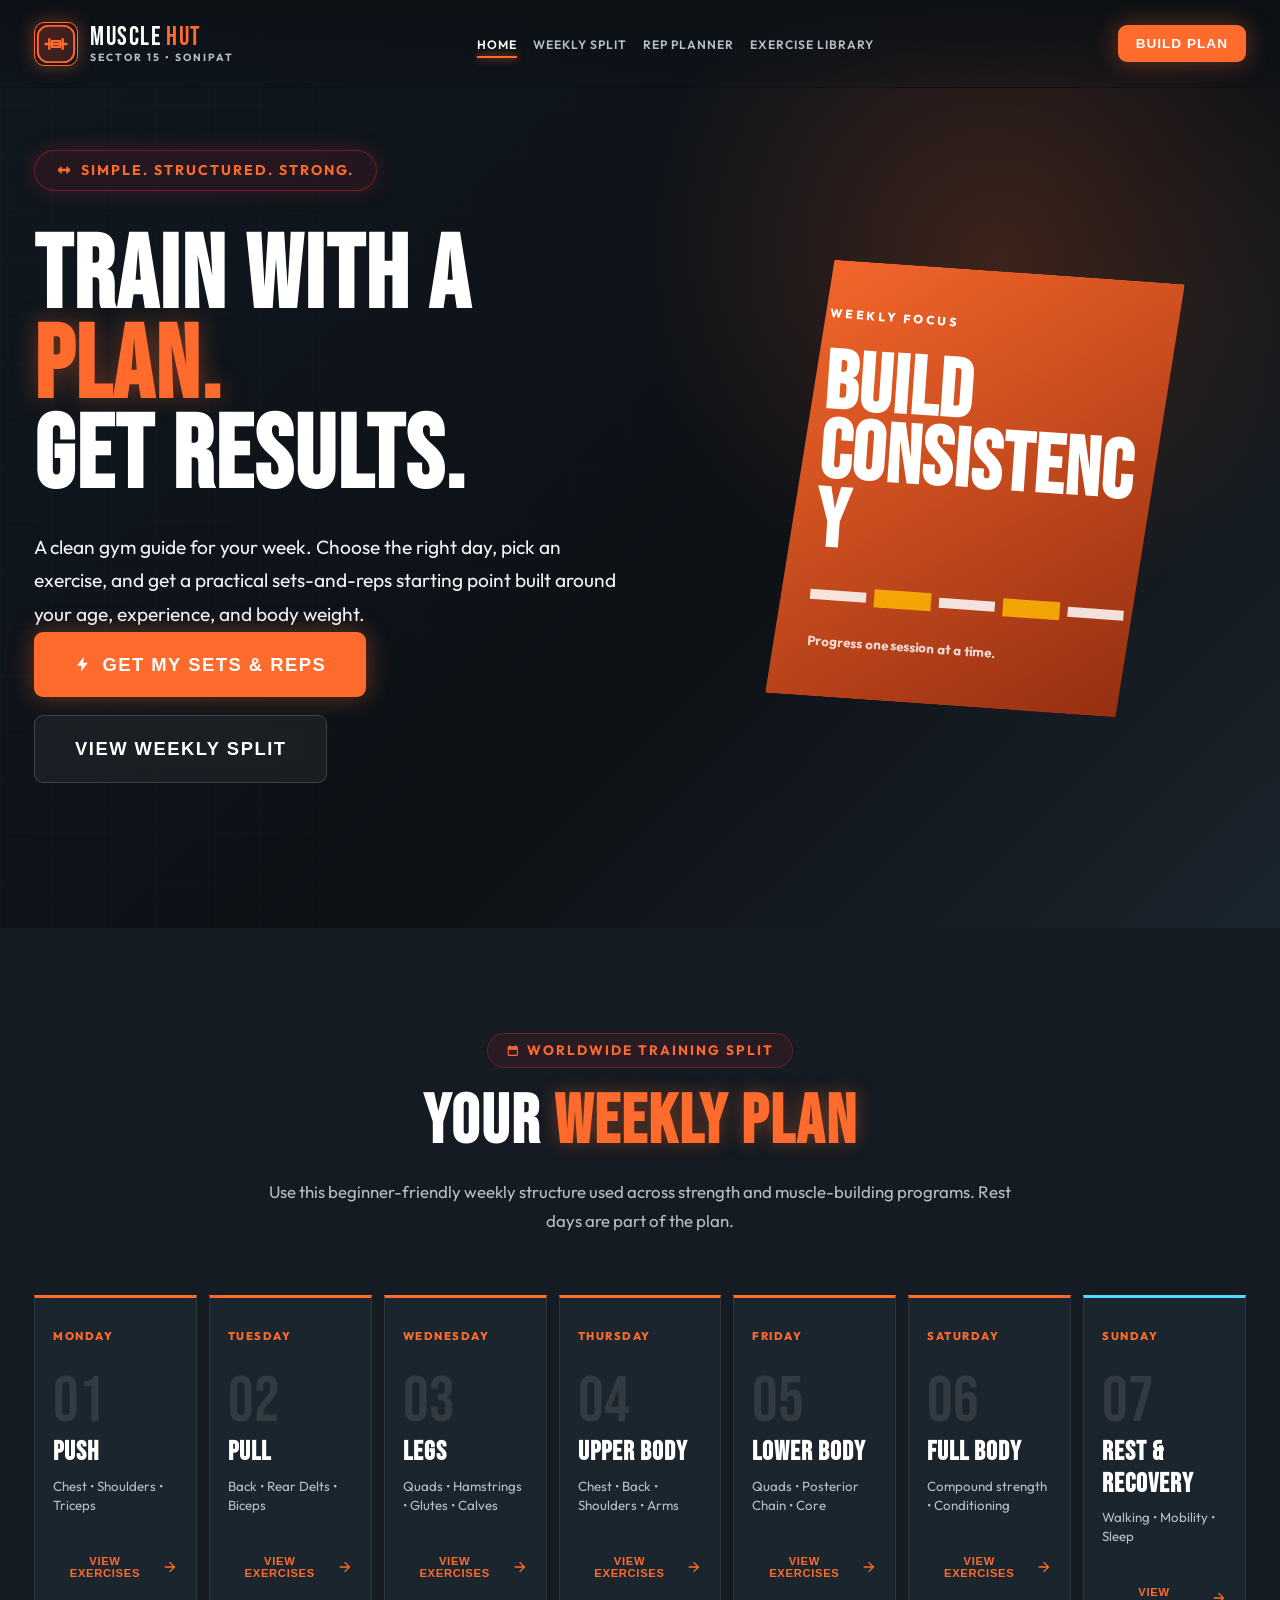
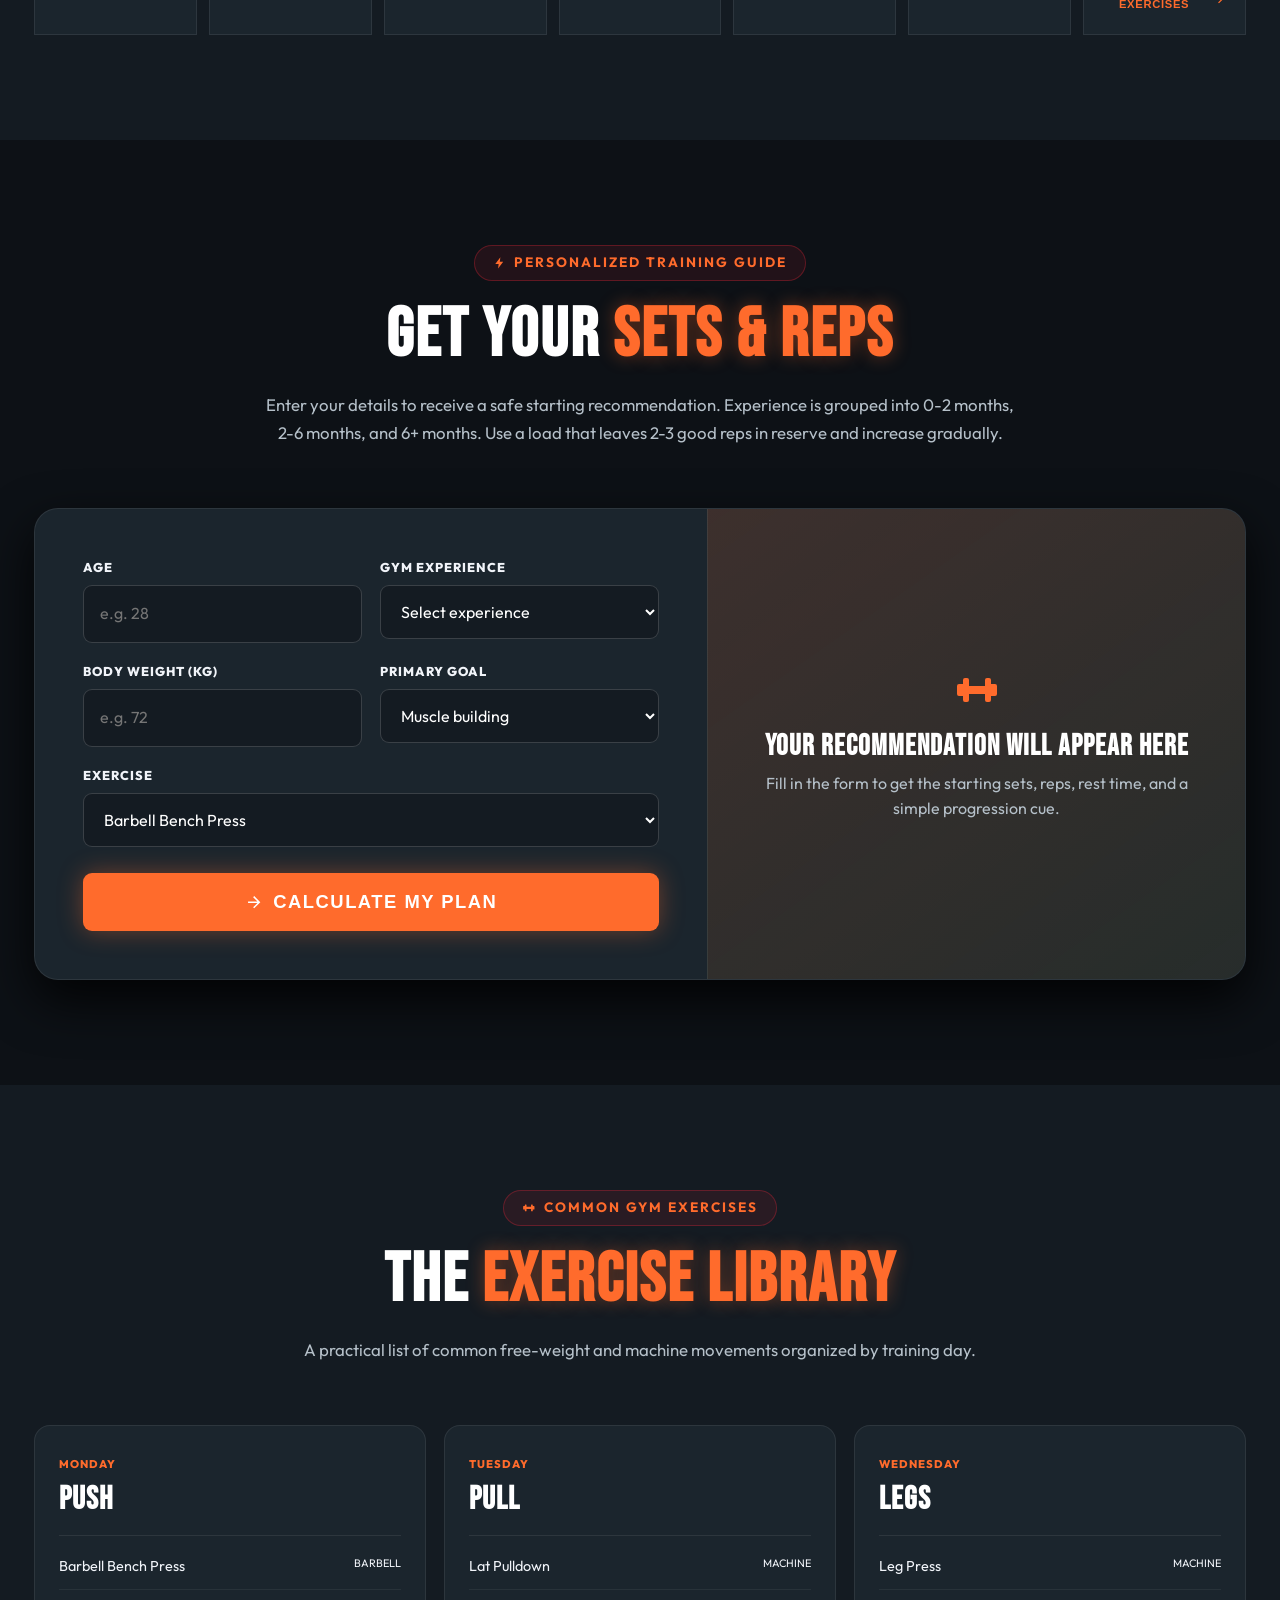
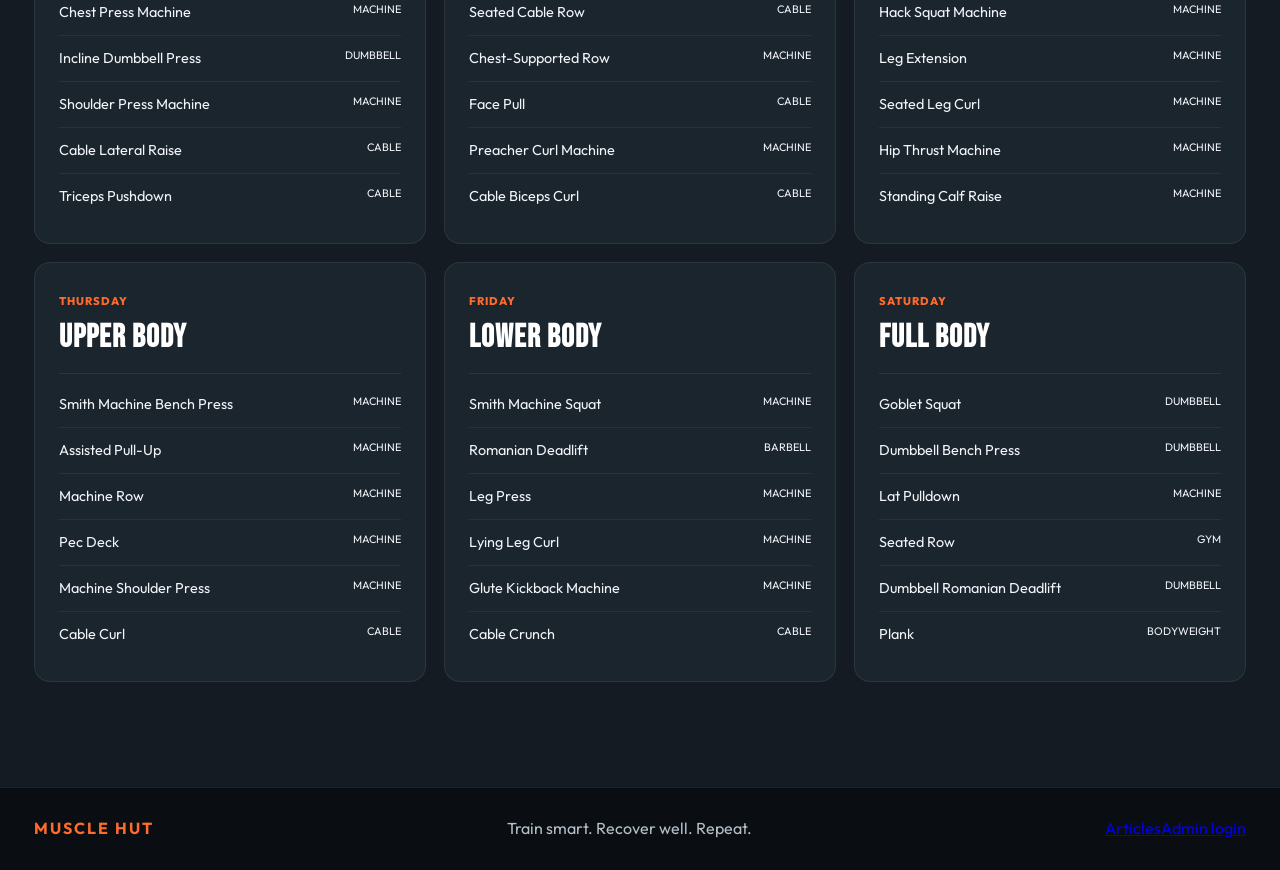
==== commit 8d0c9577: "Add secure Supabase article publishing pages Co-authored-by: Copilot App <223556219+Copilot@users.no" ====
--- a/index.html
+++ b/index.html
@@ -2889,7 +2889,7 @@
 
 <section class="section-padding library-section" id="library"><div class="container"><div class="section-header"><div class="section-subtitle-badge"><svg class="svg-icon"><use href="#icon-dumbbell"></use></svg> COMMON GYM EXERCISES</div><h2 class="section-title">THE <span class="text-neon">EXERCISE LIBRARY</span></h2><p class="section-description">A practical list of common free-weight and machine movements organized by training day.</p></div><div class="library-grid" id="exerciseLibrary"></div></div></section>
 </main>
-<footer class="site-footer workout-footer"><div class="container"><strong>MUSCLE HUT</strong><span>Train smart. Recover well. Repeat.</span></div></footer>
+<footer class="site-footer workout-footer"><div class="container"><strong>MUSCLE HUT</strong><span>Train smart. Recover well. Repeat.</span><nav class="footer-links" aria-label="Footer navigation"><a href="articles.html">Articles</a><a href="admin.html">Admin login</a></nav></div></footer>
 
   <script>
 let workoutData = {
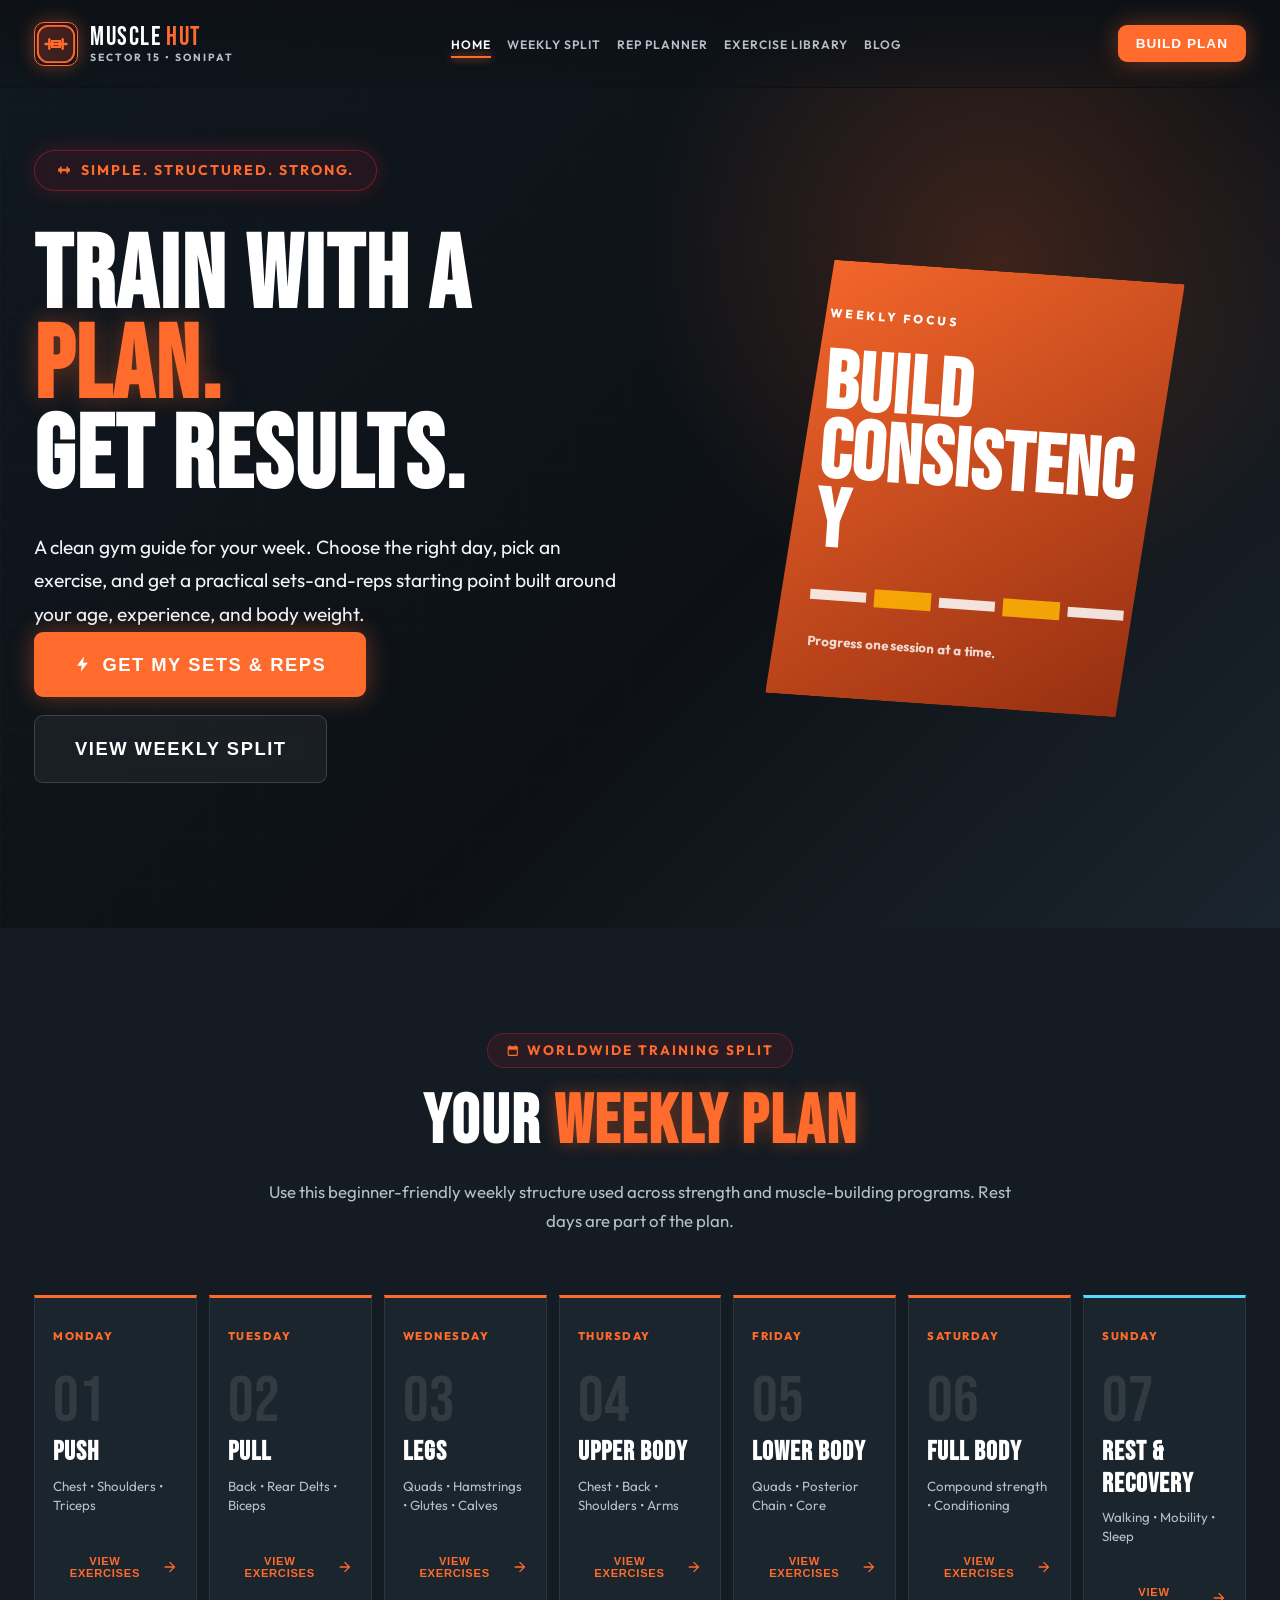
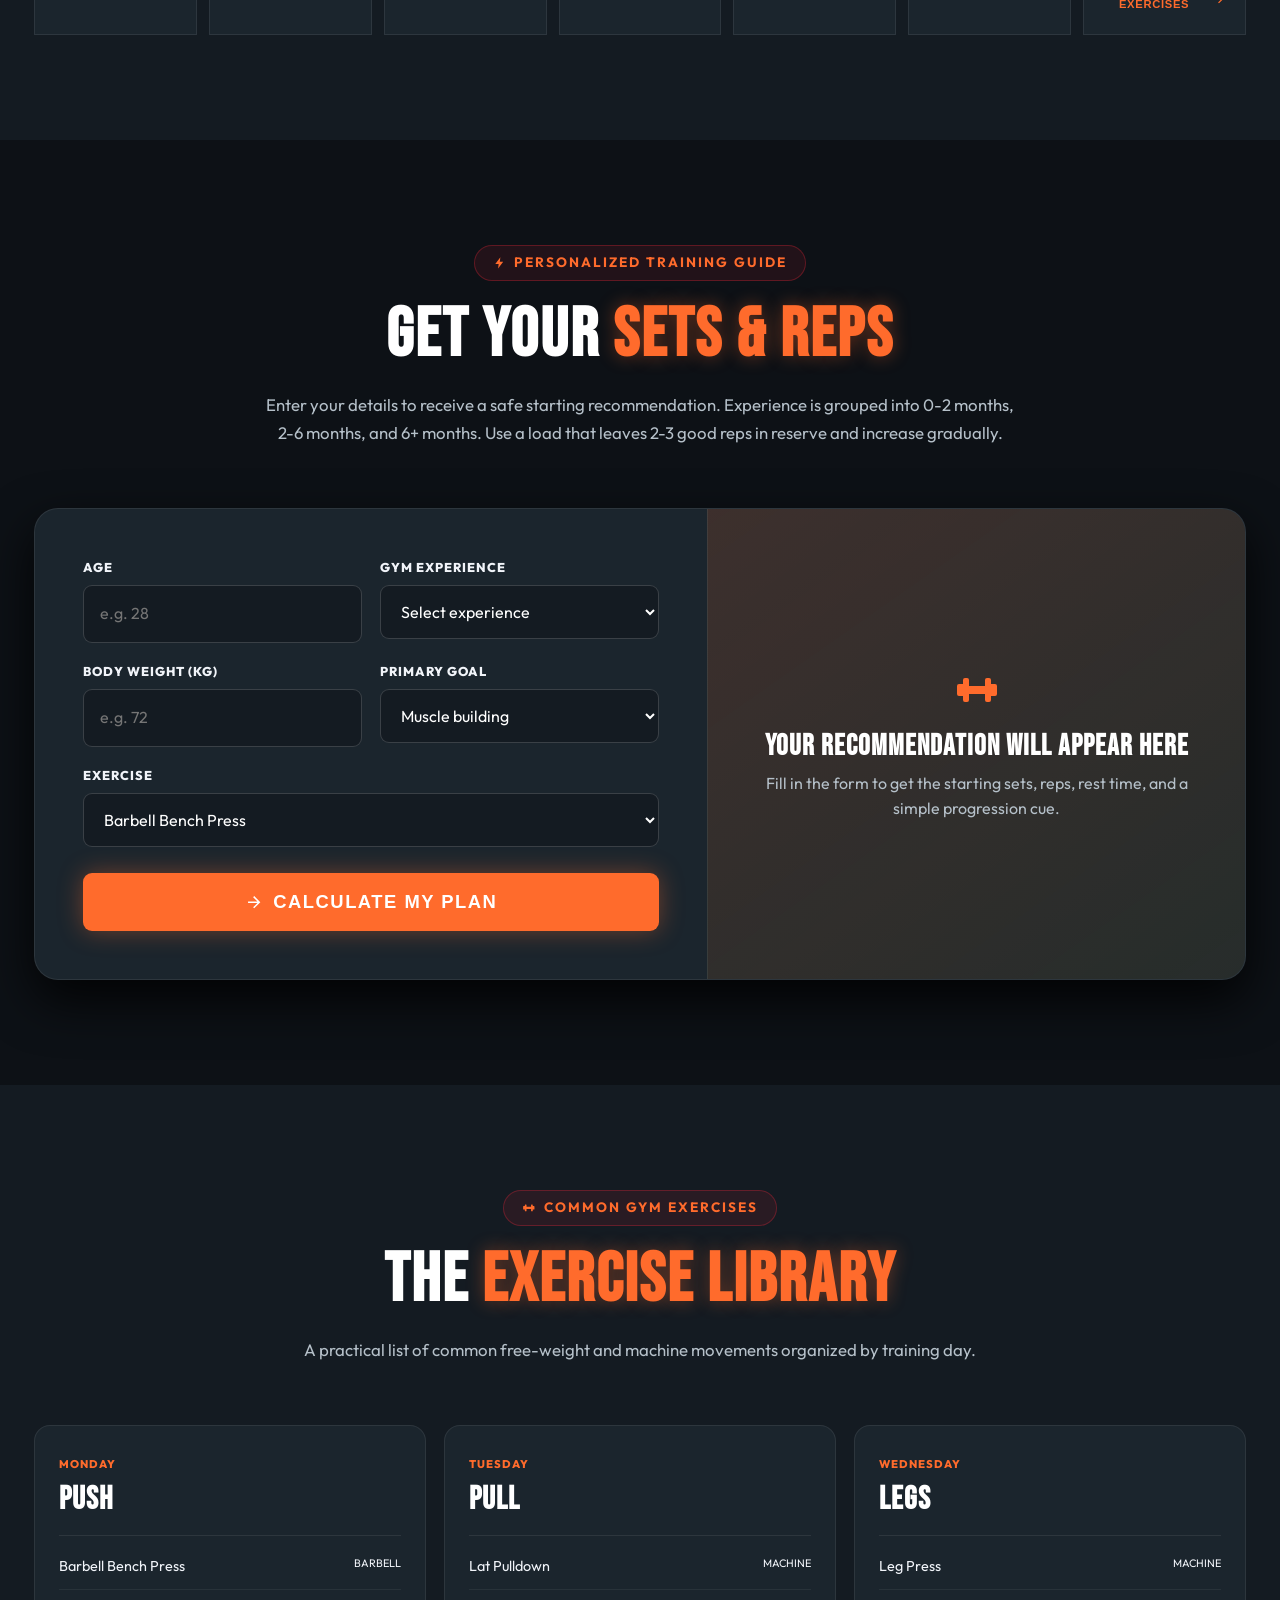
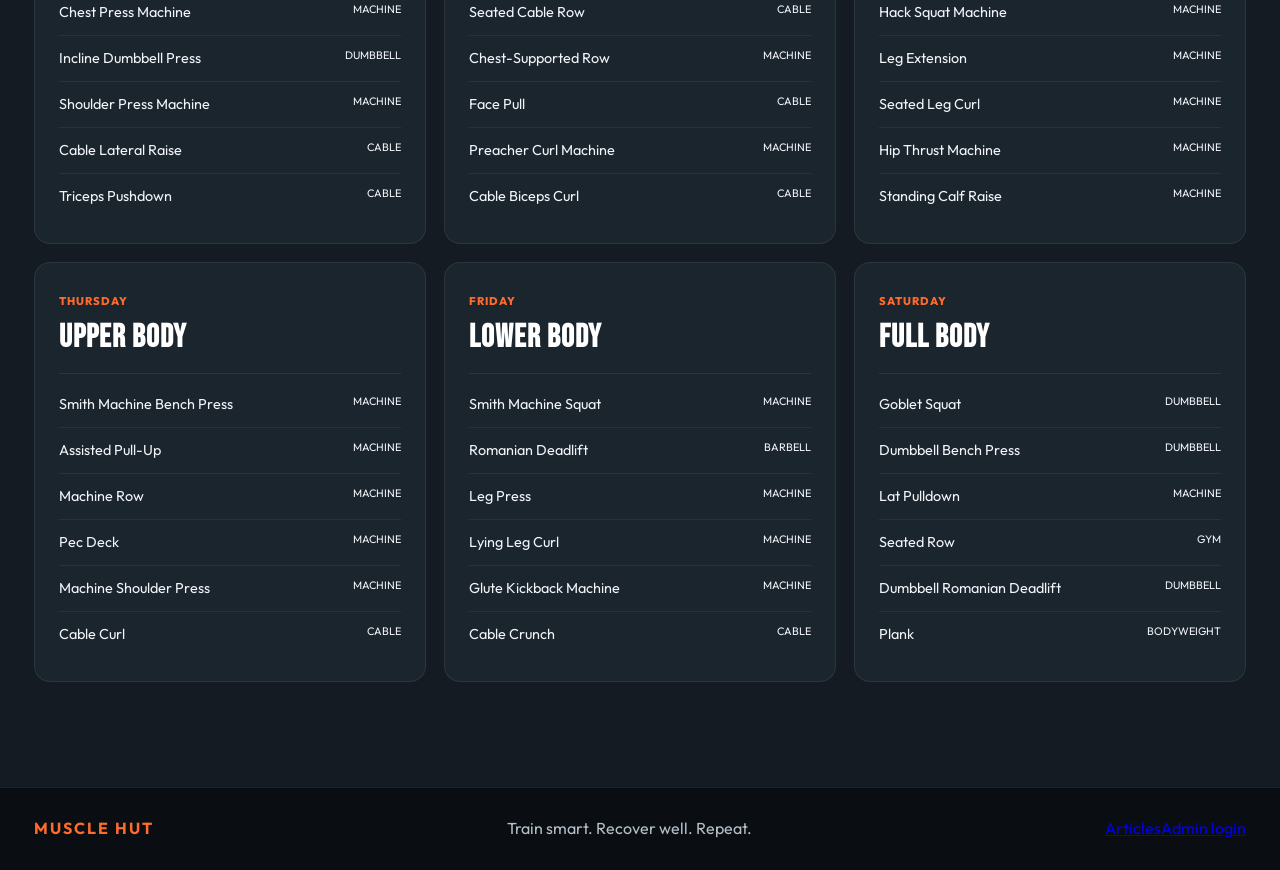
==== commit 2e702acf: "Add blog link to site navigation Co-authored-by: Copilot App <223556219+Copilot@users.noreply.github" ====
--- a/index.html
+++ b/index.html
@@ -2874,11 +2874,11 @@
       <div class="brand-icon-box"><svg class="brand-logo-svg" viewBox="0 0 44 44" aria-hidden="true"><rect x="3" y="3" width="38" height="38" rx="11" fill="rgba(255,107,44,.12)" stroke="currentColor" stroke-width="2"/><path d="M11 22h22M15 17v10M29 17v10M18 19h8v6h-8z" stroke="currentColor" stroke-width="2.5" stroke-linecap="round"/></svg></div>
       <div class="brand-text-col"><div class="brand-main-title">MUSCLE <span>HUT</span></div><div class="brand-sub-location">SECTOR 15 • SONIPAT</div></div>
     </a>
-    <nav aria-label="Primary navigation"><ul class="navbar-nav"><li><a class="nav-link active" href="#home">Home</a></li><li><a class="nav-link" href="#split">Weekly Split</a></li><li><a class="nav-link" href="#planner">Rep Planner</a></li><li><a class="nav-link" href="#library">Exercise Library</a></li></ul></nav>
+    <nav aria-label="Primary navigation"><ul class="navbar-nav"><li><a class="nav-link active" href="#home">Home</a></li><li><a class="nav-link" href="#split">Weekly Split</a></li><li><a class="nav-link" href="#planner">Rep Planner</a></li><li><a class="nav-link" href="#library">Exercise Library</a></li><li><a class="nav-link" href="articles.html">Blog</a></li></ul></nav>
     <div class="nav-right-controls"><a href="#planner" class="btn btn-primary btn-sm">BUILD PLAN</a><button class="hamburger-toggle" id="hamburgerBtn" aria-label="Open navigation" aria-expanded="false"><span></span><span></span><span></span></button></div>
   </div>
 </header>
-<div class="mobile-nav-drawer" id="mobileDrawer" aria-hidden="true"><ul class="mobile-nav-links"><li><a class="nav-link mobile-link" href="#home">Home</a></li><li><a class="nav-link mobile-link" href="#split">Weekly Split</a></li><li><a class="nav-link mobile-link" href="#planner">Rep Planner</a></li><li><a class="nav-link mobile-link" href="#library">Exercise Library</a></li></ul><a href="#planner" class="btn btn-primary mobile-link">BUILD MY PLAN</a></div>
+<div class="mobile-nav-drawer" id="mobileDrawer" aria-hidden="true"><ul class="mobile-nav-links"><li><a class="nav-link mobile-link" href="#home">Home</a></li><li><a class="nav-link mobile-link" href="#split">Weekly Split</a></li><li><a class="nav-link mobile-link" href="#planner">Rep Planner</a></li><li><a class="nav-link mobile-link" href="#library">Exercise Library</a></li><li><a class="nav-link mobile-link" href="articles.html">Blog</a></li></ul><a href="#planner" class="btn btn-primary mobile-link">BUILD MY PLAN</a></div>
 
 <main>
 <section class="workout-hero" id="home"><div class="hero-grid-pattern"></div><div class="container workout-hero-grid"><div class="workout-hero-copy"><div class="hero-badge-tag"><svg class="svg-icon"><use href="#icon-dumbbell"></use></svg> SIMPLE. STRUCTURED. STRONG.</div><h1>TRAIN WITH A <span>PLAN.</span><br>GET RESULTS.</h1><p>A clean gym guide for your week. Choose the right day, pick an exercise, and get a practical sets-and-reps starting point built around your age, experience, and body weight.</p><div class="hero-cta-group"><a href="#planner" class="btn btn-primary btn-lg"><svg class="svg-icon"><use href="#icon-bolt"></use></svg> GET MY SETS & REPS</a><a href="#split" class="btn btn-secondary btn-lg">VIEW WEEKLY SPLIT</a></div></div><div class="workout-hero-visual"><div class="hero-weight-card"><span>WEEKLY FOCUS</span><strong>BUILD<br>CONSISTENCY</strong><div class="weight-line"><i></i><i></i><i></i><i></i><i></i></div><small>Progress one session at a time.</small></div></div></div></section>
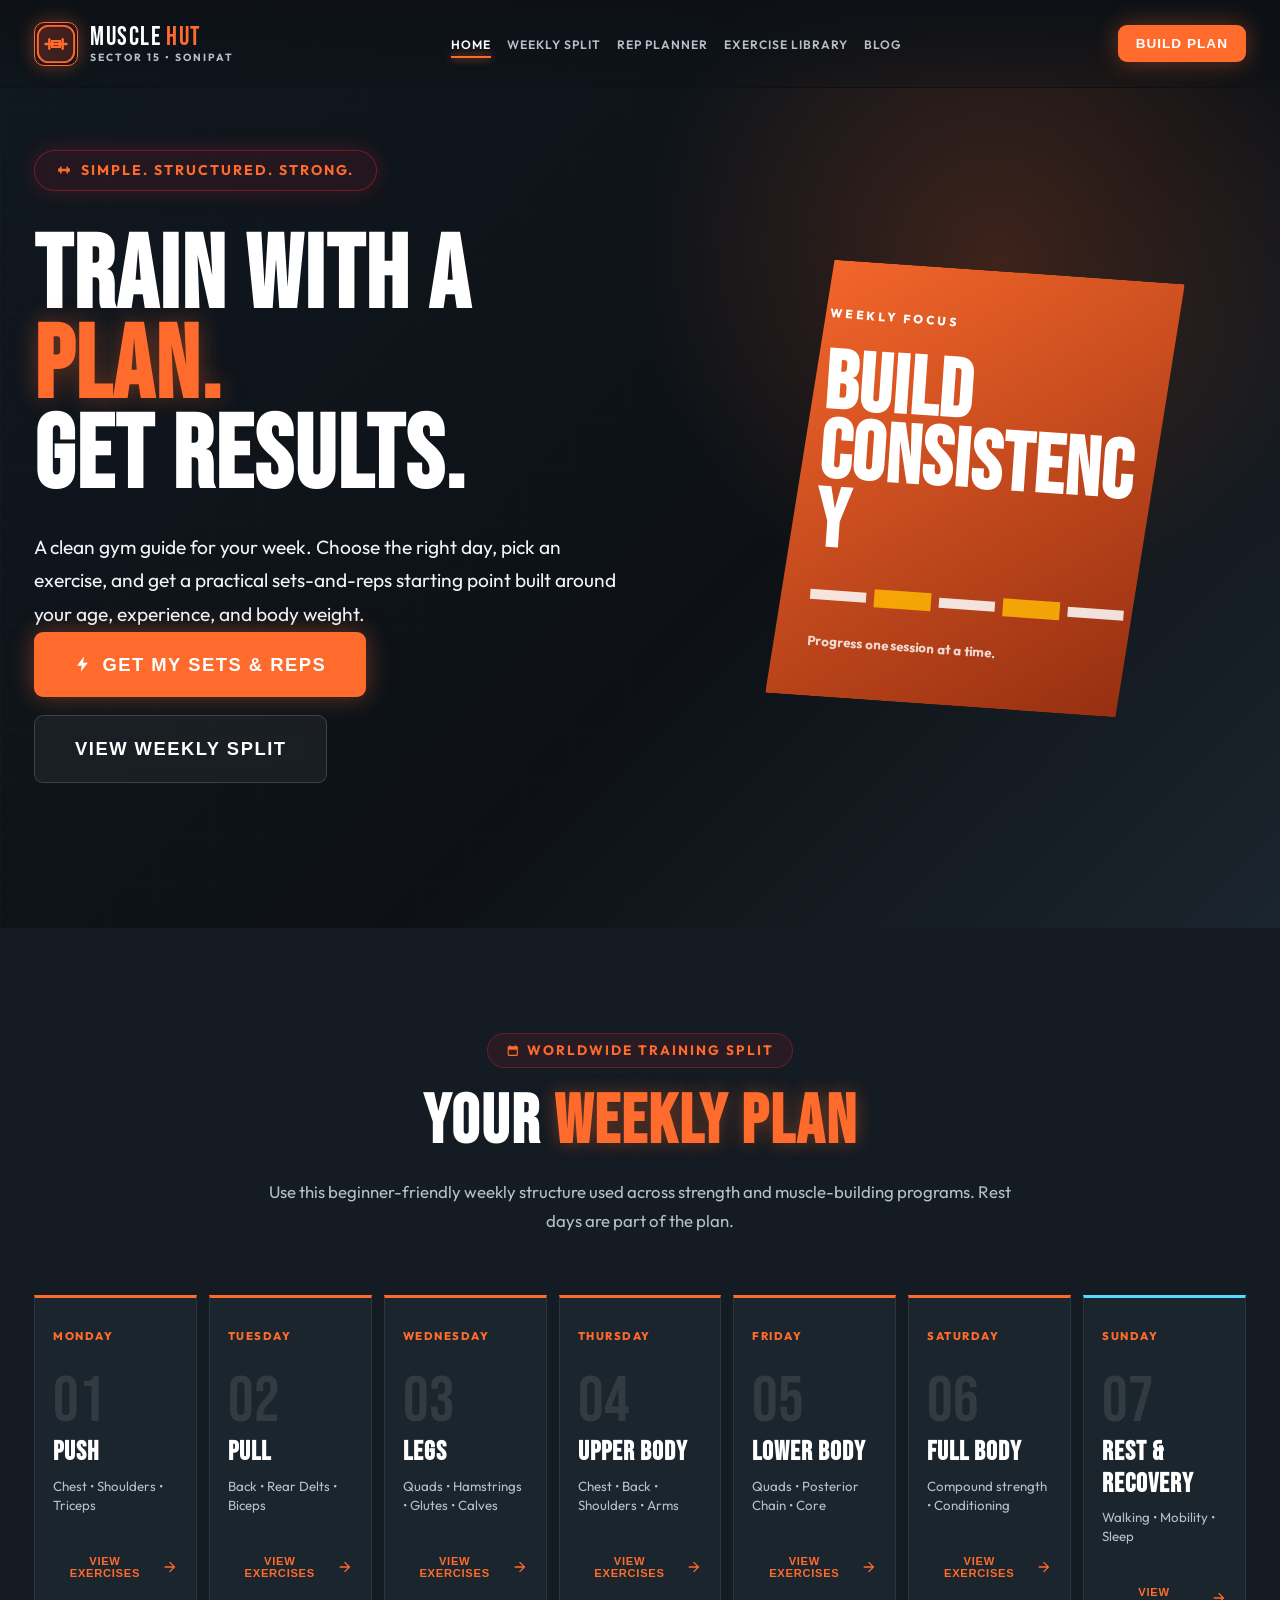
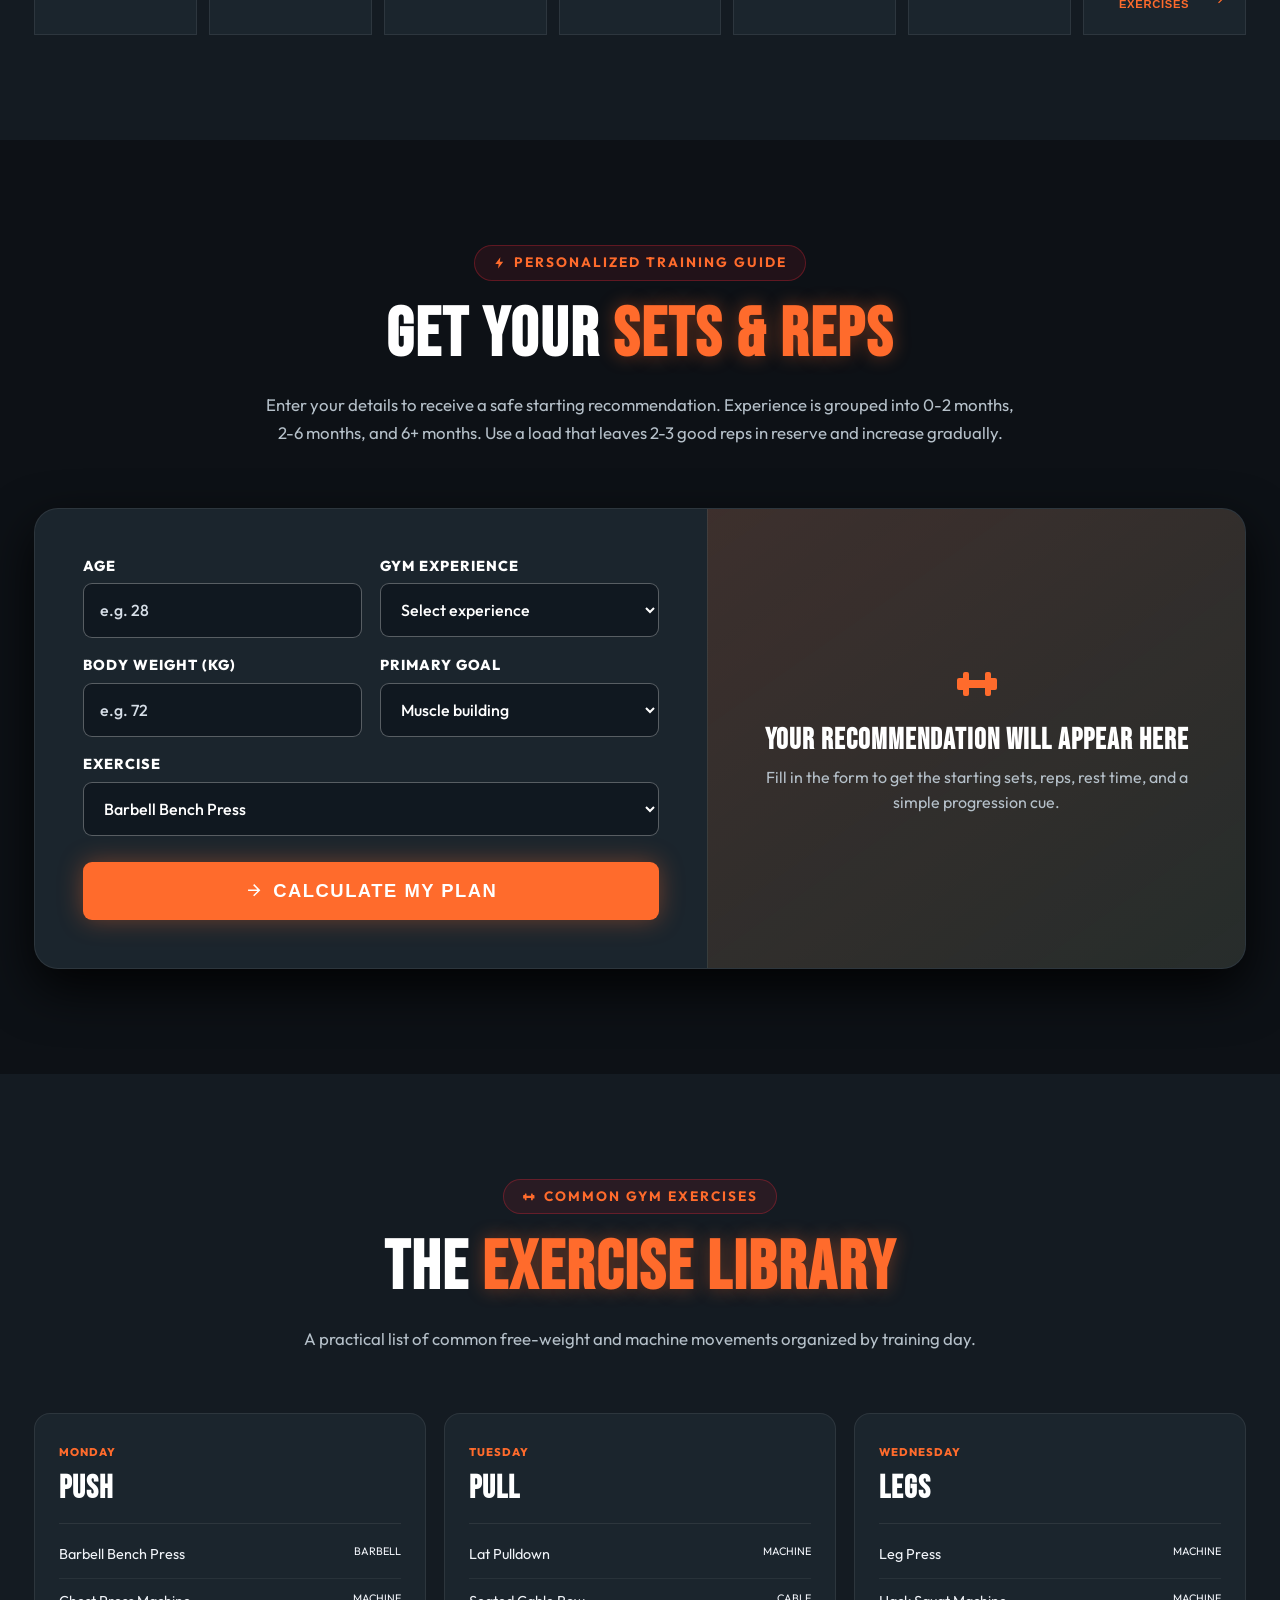
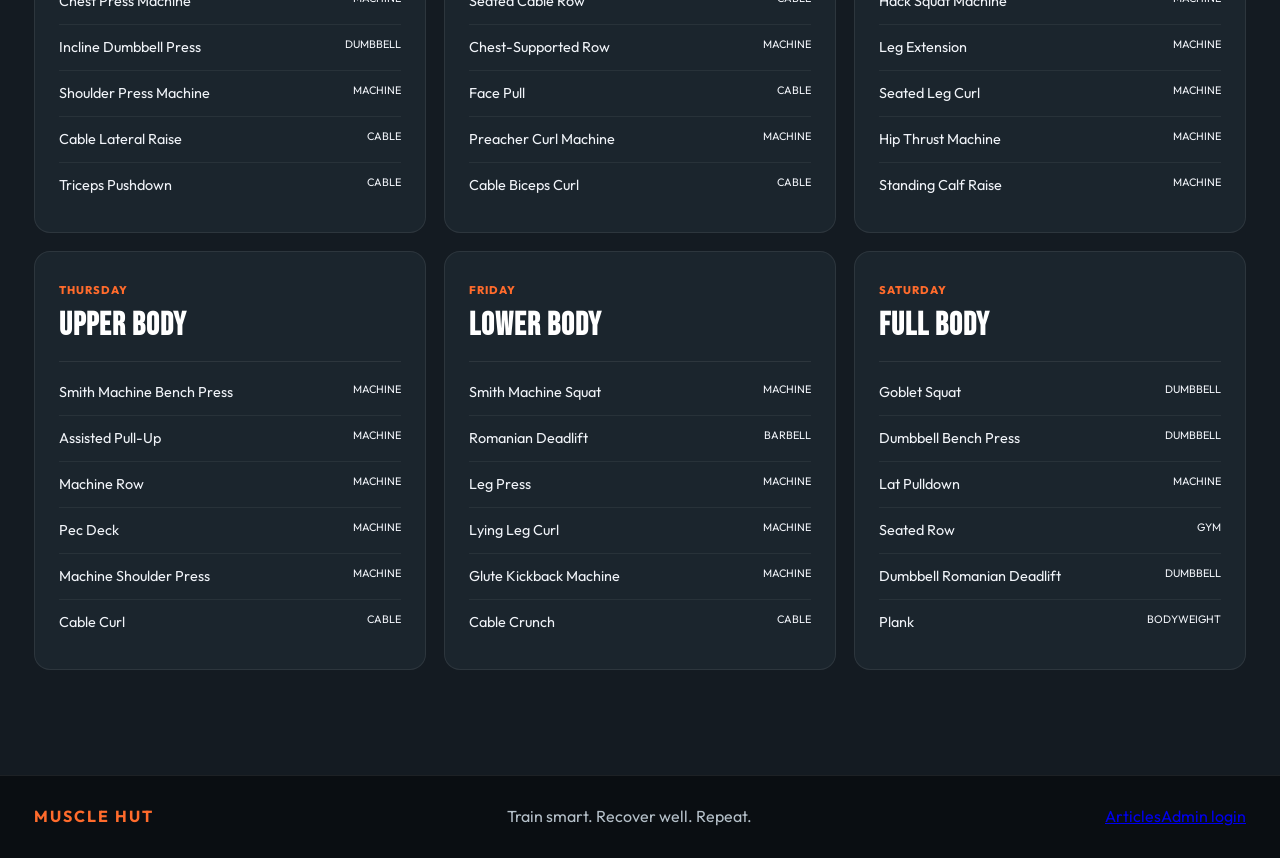
==== commit 8abac3b8: "Improve planner form visibility Co-authored-by: Copilot App <223556219+Copilot@users.noreply.github." ====
--- a/index.html
+++ b/index.html
@@ -2808,10 +2808,11 @@
 .planner-form { display: grid; grid-template-columns: 1fr 1fr; gap: 18px; padding: clamp(24px, 4vw, 48px); }
 .planner-field { display: flex; flex-direction: column; gap: 8px; }
 .planner-field-wide, .planner-submit { grid-column: 1 / -1; }
-.planner-field label { color: var(--text-light); font-size: .8rem; font-weight: 800; letter-spacing: 1px; text-transform: uppercase; }
-.planner-field input, .planner-field select { width: 100%; padding: 15px 16px; color: var(--text-white); background: var(--bg-dark); border: 1px solid var(--border-light); border-radius: var(--radius-sm); font: inherit; }
+.planner-field label { color: var(--text-white); font-size: .9rem; font-weight: 800; letter-spacing: 1px; line-height: 1.3; text-transform: uppercase; }
+.planner-field input, .planner-field select { width: 100%; min-height: 52px; padding: 15px 16px; color: var(--text-white); background-color: #101820; border: 1px solid rgba(255,255,255,.3); border-radius: var(--radius-sm); font: 500 1rem/1.4 var(--font-body); color-scheme: dark; }
+.planner-field input::placeholder { color: #d6dee7; opacity: 1; }
 .planner-field input:focus, .planner-field select:focus { outline: 2px solid var(--primary); outline-offset: 2px; }
-.planner-field select option { color: #111; }
+.planner-field select option { color: #ffffff; background-color: #101820; }
 .planner-submit { margin-top: 8px; }
 .planner-result { min-height: 100%; padding: clamp(26px, 4vw, 48px); display: flex; align-items: center; background: linear-gradient(145deg, rgba(255,107,44,.15), rgba(255,183,3,.05)); border-left: 1px solid var(--border); }
 .result-placeholder { text-align: center; color: var(--text-muted); }
@@ -2853,6 +2854,8 @@
   .split-card p { min-height: 0; font-size: .9rem; }
   .planner-form { grid-template-columns: 1fr; }
   .planner-field-wide, .planner-submit { grid-column: auto; }
+  .planner-field label { font-size: .85rem; }
+  .planner-field input, .planner-field select { min-height: 54px; font-size: 1rem; }
   .workout-footer .container { flex-direction: column; }
 }
 
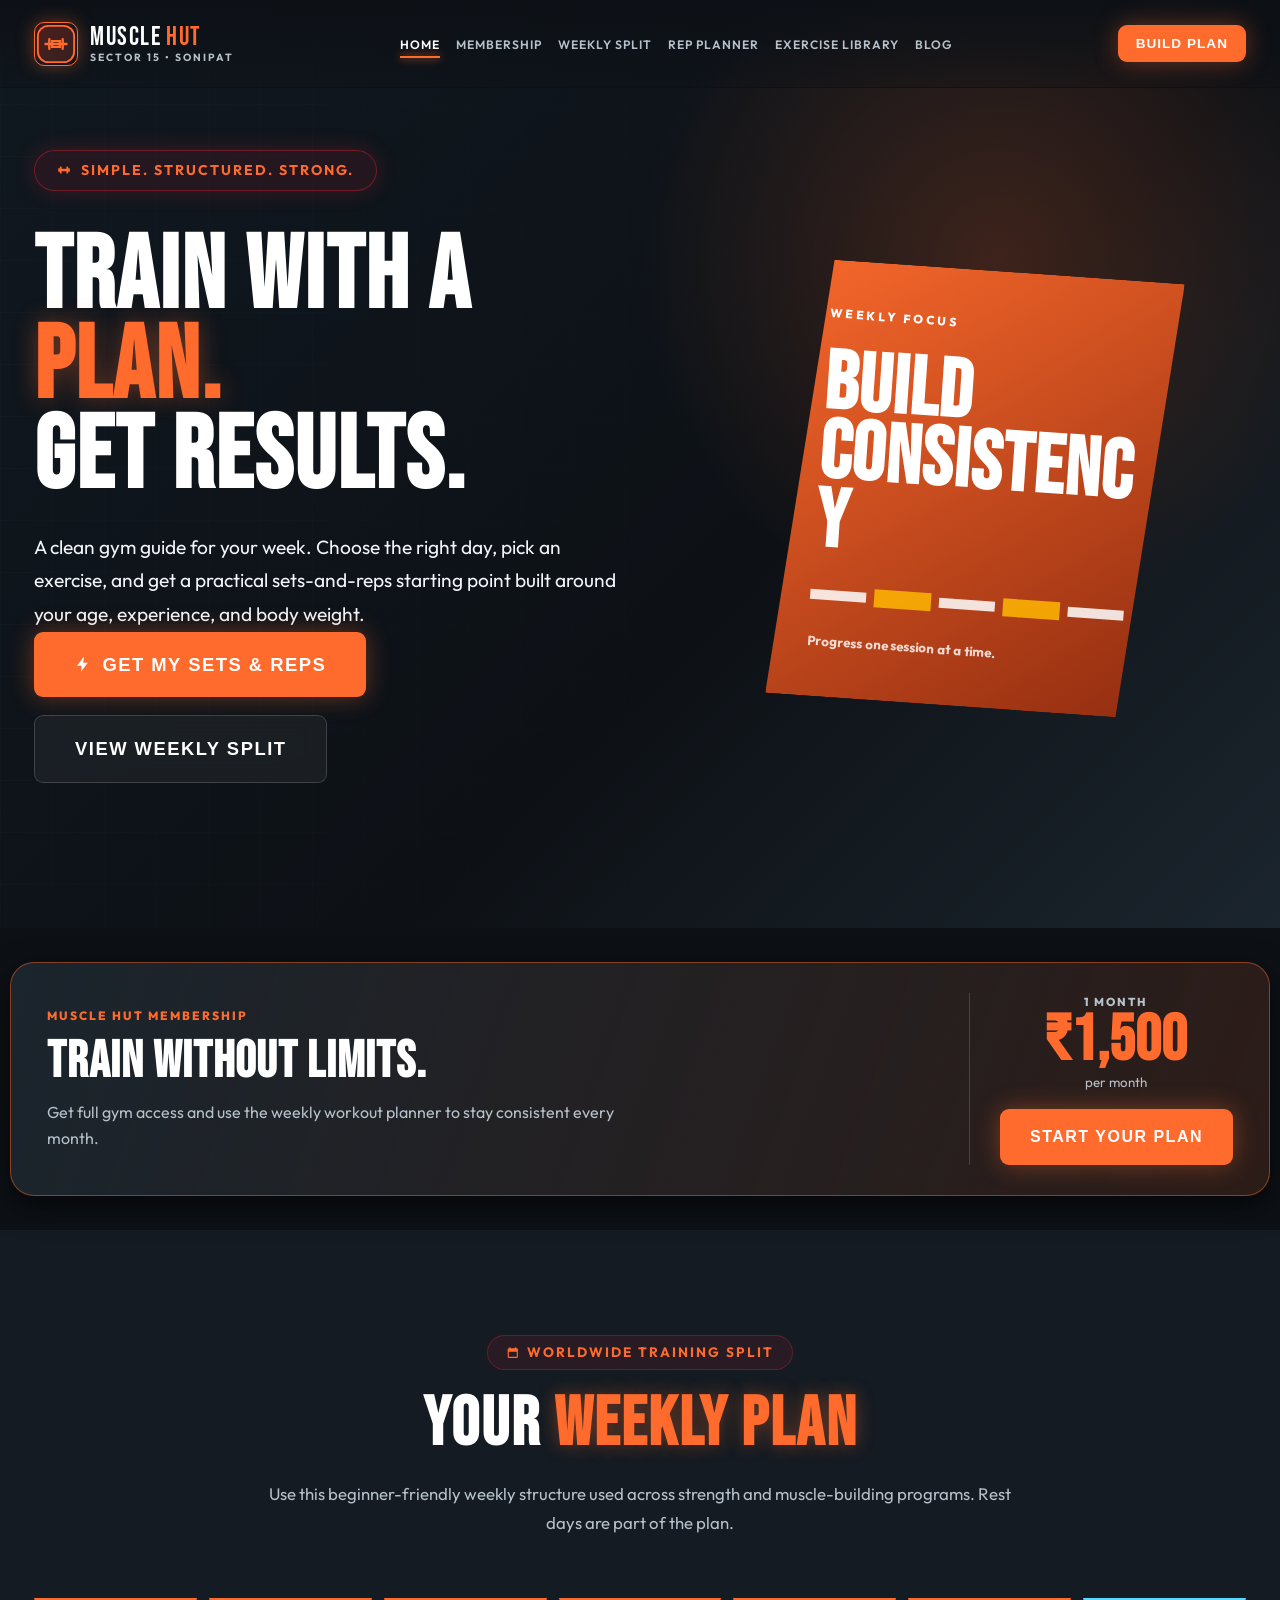
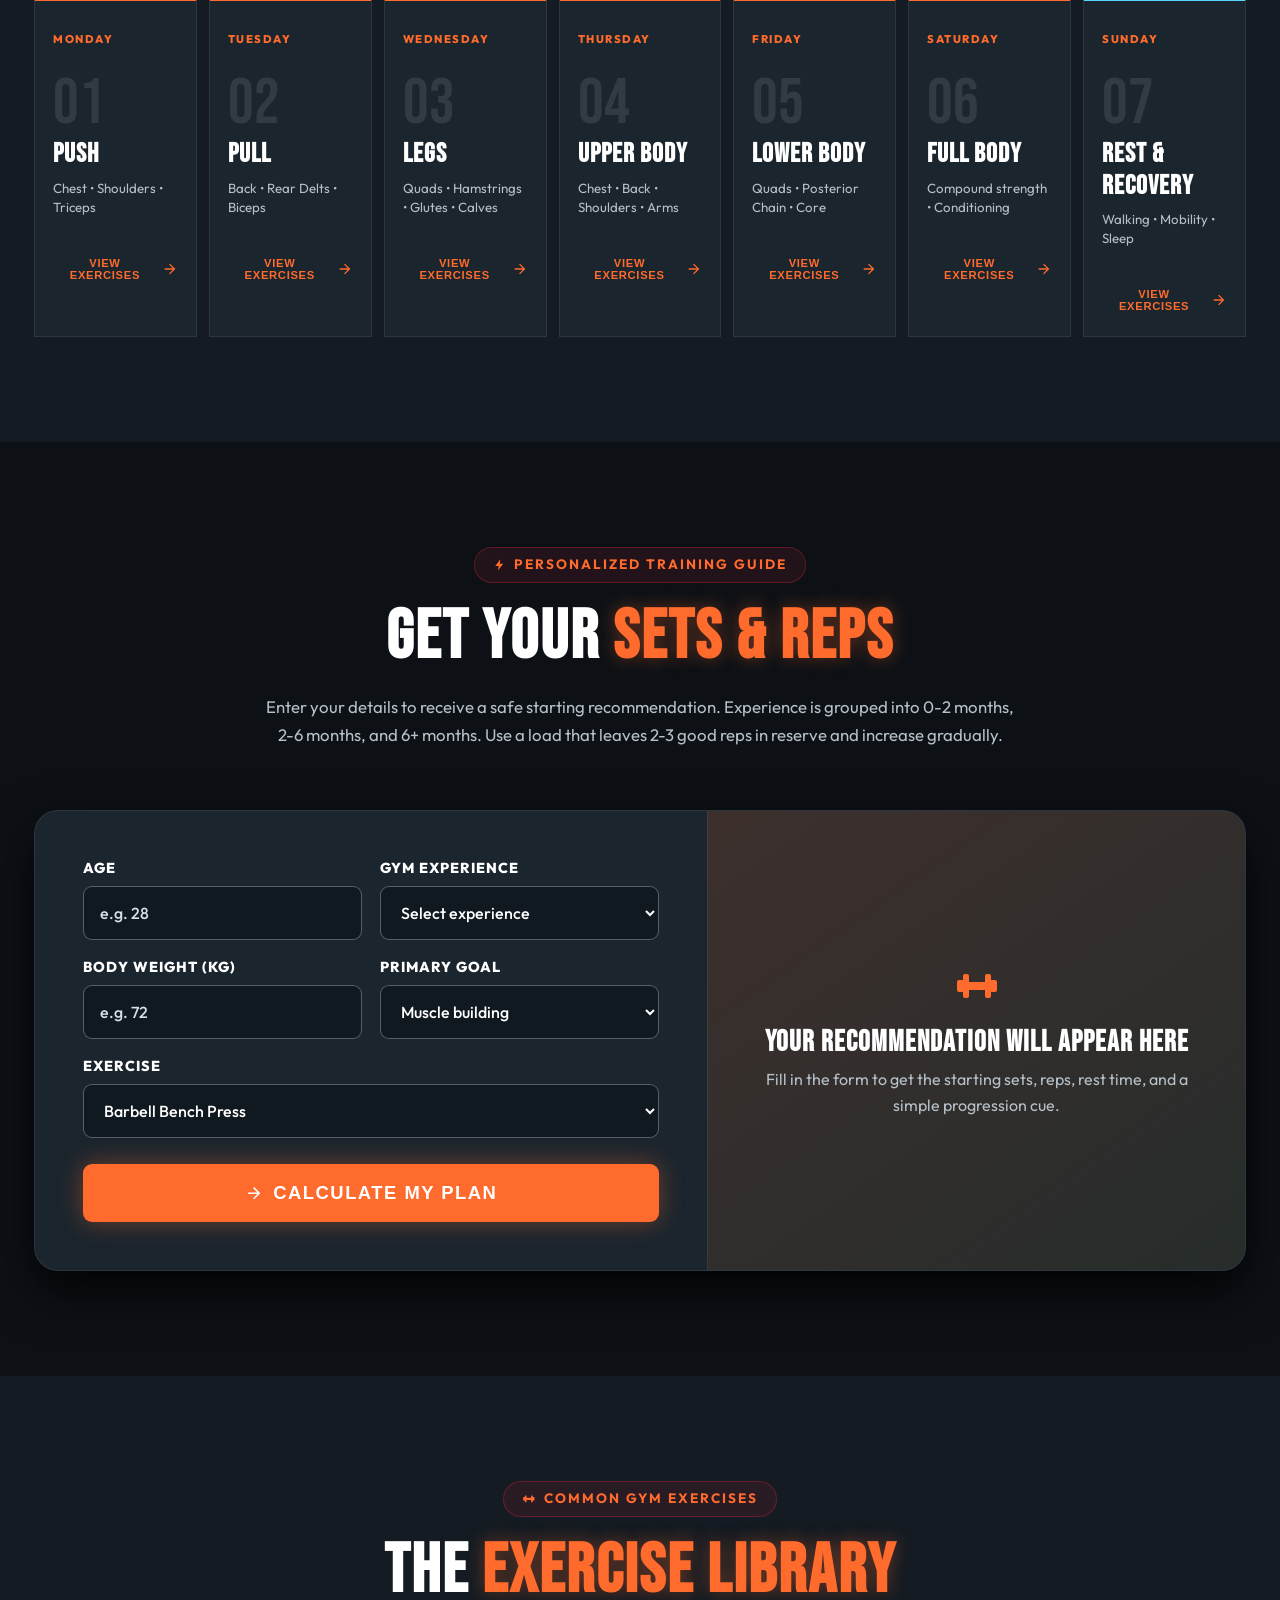
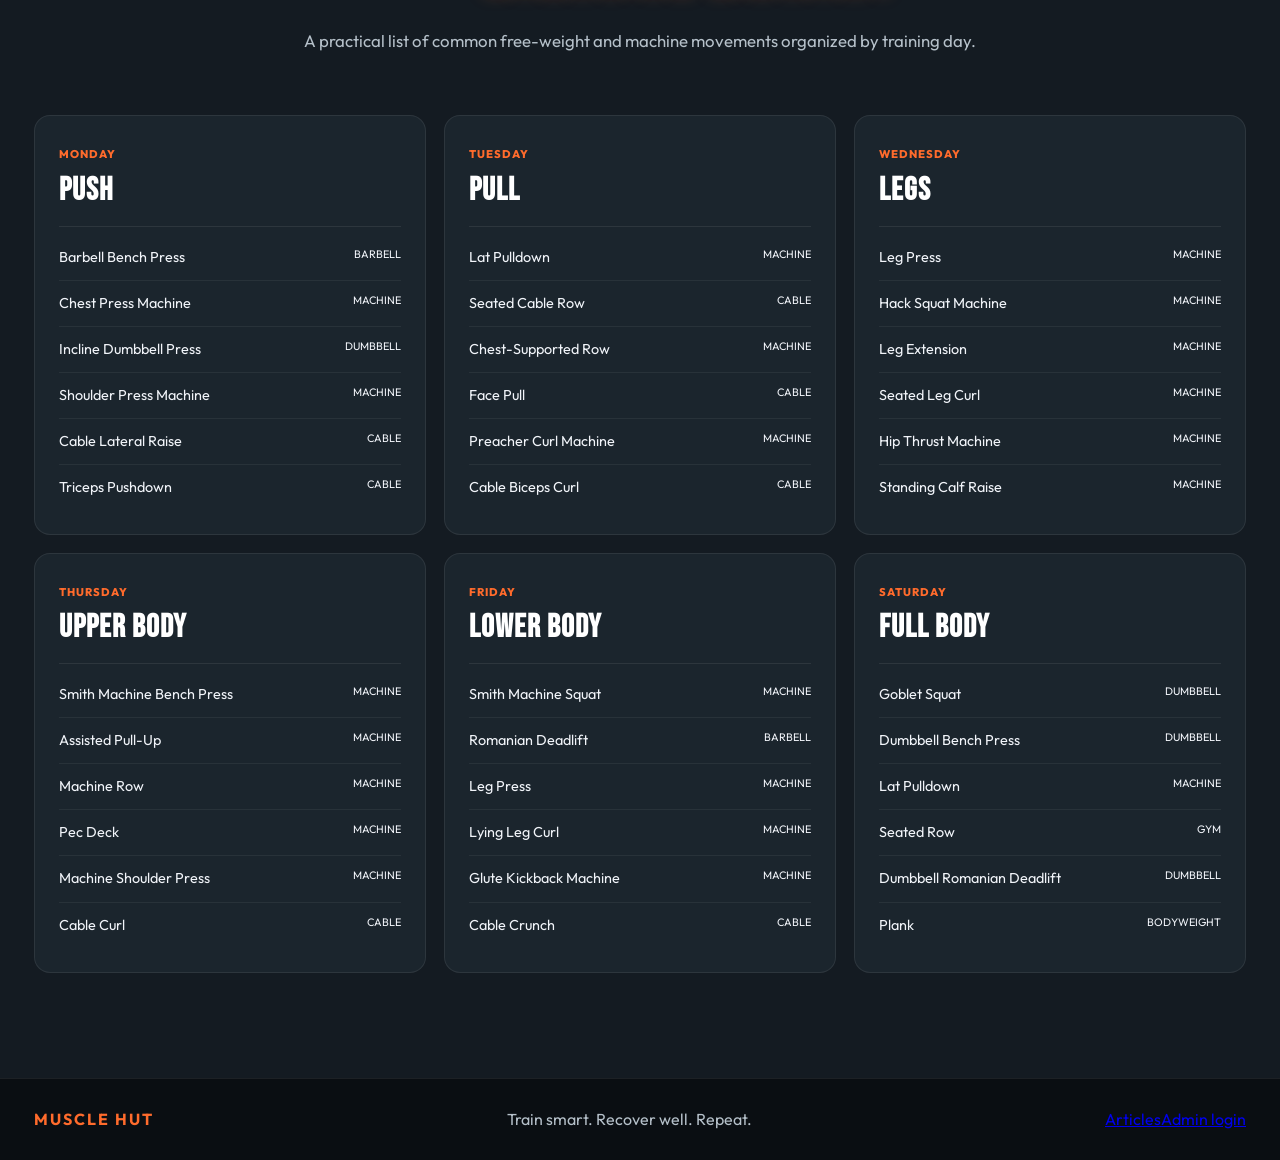
==== commit 1d5ff3bb: "Add one month membership price Co-authored-by: Copilot App <223556219+Copilot@users.noreply.github.c" ====
--- a/index.html
+++ b/index.html
@@ -2785,6 +2785,15 @@
 .workout-hero h1 span { color: var(--primary); text-shadow: 0 0 24px var(--primary-glow); }
 .workout-hero-copy > p { max-width: 650px; color: var(--text-light); font-size: clamp(1rem, 1.8vw, 1.2rem); line-height: 1.75; }
 .workout-hero-visual { min-height: 430px; position: relative; display: grid; place-items: center; }
+.membership-section { padding: 34px 0; background: var(--bg-darkest); }
+.membership-card { display: flex; align-items: center; justify-content: space-between; gap: 30px; padding: 30px 36px; background: linear-gradient(110deg, var(--bg-surface), rgba(255,107,44,.13)); border: 1px solid rgba(255,107,44,.45); border-radius: var(--radius-lg); box-shadow: var(--shadow-md); }
+.membership-kicker { margin-bottom: 8px; color: var(--primary); font-size: .75rem; font-weight: 800; letter-spacing: 2px; }
+.membership-card h2 { margin-bottom: 8px; font-family: var(--font-display); font-size: clamp(2rem, 4vw, 3.5rem); letter-spacing: 1px; }
+.membership-card p:not(.membership-kicker) { max-width: 580px; color: var(--text-muted); }
+.membership-price { min-width: 220px; display: flex; flex-direction: column; align-items: center; padding-left: 30px; border-left: 1px solid var(--border-light); }
+.membership-price span { color: var(--text-muted); font-size: .72rem; font-weight: 800; letter-spacing: 2px; }
+.membership-price strong { color: var(--primary); font-family: var(--font-display); font-size: clamp(3rem, 5vw, 4.8rem); line-height: .95; }
+.membership-price small { margin-bottom: 16px; color: var(--text-muted); }
 .hero-weight-card { width: min(100%, 390px); aspect-ratio: 1 / 1.12; padding: 44px 38px; display: flex; flex-direction: column; justify-content: space-between; color: #fff; background: linear-gradient(145deg, rgba(255,107,44,.96), rgba(154,46,15,.94)); clip-path: polygon(10% 0, 100% 0, 90% 100%, 0 100%); box-shadow: 30px 30px 0 rgba(255,183,3,.18), 0 25px 65px rgba(0,0,0,.45); transform: rotate(4deg); }
 .hero-weight-card span { font-size: .75rem; font-weight: 800; letter-spacing: 3px; }
 .hero-weight-card strong { max-width: 100%; font-family: var(--font-display); font-size: clamp(3.4rem, 6.4vw, 5.5rem); line-height: .84; letter-spacing: 1px; overflow-wrap: break-word; }
@@ -2857,6 +2866,8 @@
   .planner-field label { font-size: .85rem; }
   .planner-field input, .planner-field select { min-height: 54px; font-size: 1rem; }
   .workout-footer .container { flex-direction: column; }
+  .membership-card { flex-direction: column; align-items: stretch; padding: 26px 22px; }
+  .membership-price { min-width: 0; padding: 22px 0 0; border-top: 1px solid var(--border-light); border-left: 0; }
 }
 
   </style>
@@ -2877,14 +2888,15 @@
       <div class="brand-icon-box"><svg class="brand-logo-svg" viewBox="0 0 44 44" aria-hidden="true"><rect x="3" y="3" width="38" height="38" rx="11" fill="rgba(255,107,44,.12)" stroke="currentColor" stroke-width="2"/><path d="M11 22h22M15 17v10M29 17v10M18 19h8v6h-8z" stroke="currentColor" stroke-width="2.5" stroke-linecap="round"/></svg></div>
       <div class="brand-text-col"><div class="brand-main-title">MUSCLE <span>HUT</span></div><div class="brand-sub-location">SECTOR 15 • SONIPAT</div></div>
     </a>
-    <nav aria-label="Primary navigation"><ul class="navbar-nav"><li><a class="nav-link active" href="#home">Home</a></li><li><a class="nav-link" href="#split">Weekly Split</a></li><li><a class="nav-link" href="#planner">Rep Planner</a></li><li><a class="nav-link" href="#library">Exercise Library</a></li><li><a class="nav-link" href="articles.html">Blog</a></li></ul></nav>
+    <nav aria-label="Primary navigation"><ul class="navbar-nav"><li><a class="nav-link active" href="#home">Home</a></li><li><a class="nav-link" href="#membership">Membership</a></li><li><a class="nav-link" href="#split">Weekly Split</a></li><li><a class="nav-link" href="#planner">Rep Planner</a></li><li><a class="nav-link" href="#library">Exercise Library</a></li><li><a class="nav-link" href="articles.html">Blog</a></li></ul></nav>
     <div class="nav-right-controls"><a href="#planner" class="btn btn-primary btn-sm">BUILD PLAN</a><button class="hamburger-toggle" id="hamburgerBtn" aria-label="Open navigation" aria-expanded="false"><span></span><span></span><span></span></button></div>
   </div>
 </header>
-<div class="mobile-nav-drawer" id="mobileDrawer" aria-hidden="true"><ul class="mobile-nav-links"><li><a class="nav-link mobile-link" href="#home">Home</a></li><li><a class="nav-link mobile-link" href="#split">Weekly Split</a></li><li><a class="nav-link mobile-link" href="#planner">Rep Planner</a></li><li><a class="nav-link mobile-link" href="#library">Exercise Library</a></li><li><a class="nav-link mobile-link" href="articles.html">Blog</a></li></ul><a href="#planner" class="btn btn-primary mobile-link">BUILD MY PLAN</a></div>
+<div class="mobile-nav-drawer" id="mobileDrawer" aria-hidden="true"><ul class="mobile-nav-links"><li><a class="nav-link mobile-link" href="#home">Home</a></li><li><a class="nav-link mobile-link" href="#membership">Membership</a></li><li><a class="nav-link mobile-link" href="#split">Weekly Split</a></li><li><a class="nav-link mobile-link" href="#planner">Rep Planner</a></li><li><a class="nav-link mobile-link" href="#library">Exercise Library</a></li><li><a class="nav-link mobile-link" href="articles.html">Blog</a></li></ul><a href="#planner" class="btn btn-primary mobile-link">BUILD MY PLAN</a></div>
 
 <main>
 <section class="workout-hero" id="home"><div class="hero-grid-pattern"></div><div class="container workout-hero-grid"><div class="workout-hero-copy"><div class="hero-badge-tag"><svg class="svg-icon"><use href="#icon-dumbbell"></use></svg> SIMPLE. STRUCTURED. STRONG.</div><h1>TRAIN WITH A <span>PLAN.</span><br>GET RESULTS.</h1><p>A clean gym guide for your week. Choose the right day, pick an exercise, and get a practical sets-and-reps starting point built around your age, experience, and body weight.</p><div class="hero-cta-group"><a href="#planner" class="btn btn-primary btn-lg"><svg class="svg-icon"><use href="#icon-bolt"></use></svg> GET MY SETS & REPS</a><a href="#split" class="btn btn-secondary btn-lg">VIEW WEEKLY SPLIT</a></div></div><div class="workout-hero-visual"><div class="hero-weight-card"><span>WEEKLY FOCUS</span><strong>BUILD<br>CONSISTENCY</strong><div class="weight-line"><i></i><i></i><i></i><i></i><i></i></div><small>Progress one session at a time.</small></div></div></div></section>
+<section class="membership-section" id="membership"><div class="container membership-card"><div><p class="membership-kicker">MUSCLE HUT MEMBERSHIP</p><h2>TRAIN WITHOUT LIMITS.</h2><p>Get full gym access and use the weekly workout planner to stay consistent every month.</p></div><div class="membership-price"><span>1 MONTH</span><strong>₹1,500</strong><small>per month</small><a href="#planner" class="btn btn-primary">START YOUR PLAN</a></div></div></section>
 
 <section class="section-padding split-section" id="split"><div class="container"><div class="section-header"><div class="section-subtitle-badge"><svg class="svg-icon"><use href="#icon-calendar"></use></svg> WORLDWIDE TRAINING SPLIT</div><h2 class="section-title">YOUR <span class="text-neon">WEEKLY PLAN</span></h2><p class="section-description">Use this beginner-friendly weekly structure used across strength and muscle-building programs. Rest days are part of the plan.</p></div><div class="split-grid" id="splitGrid"></div></div></section>
 
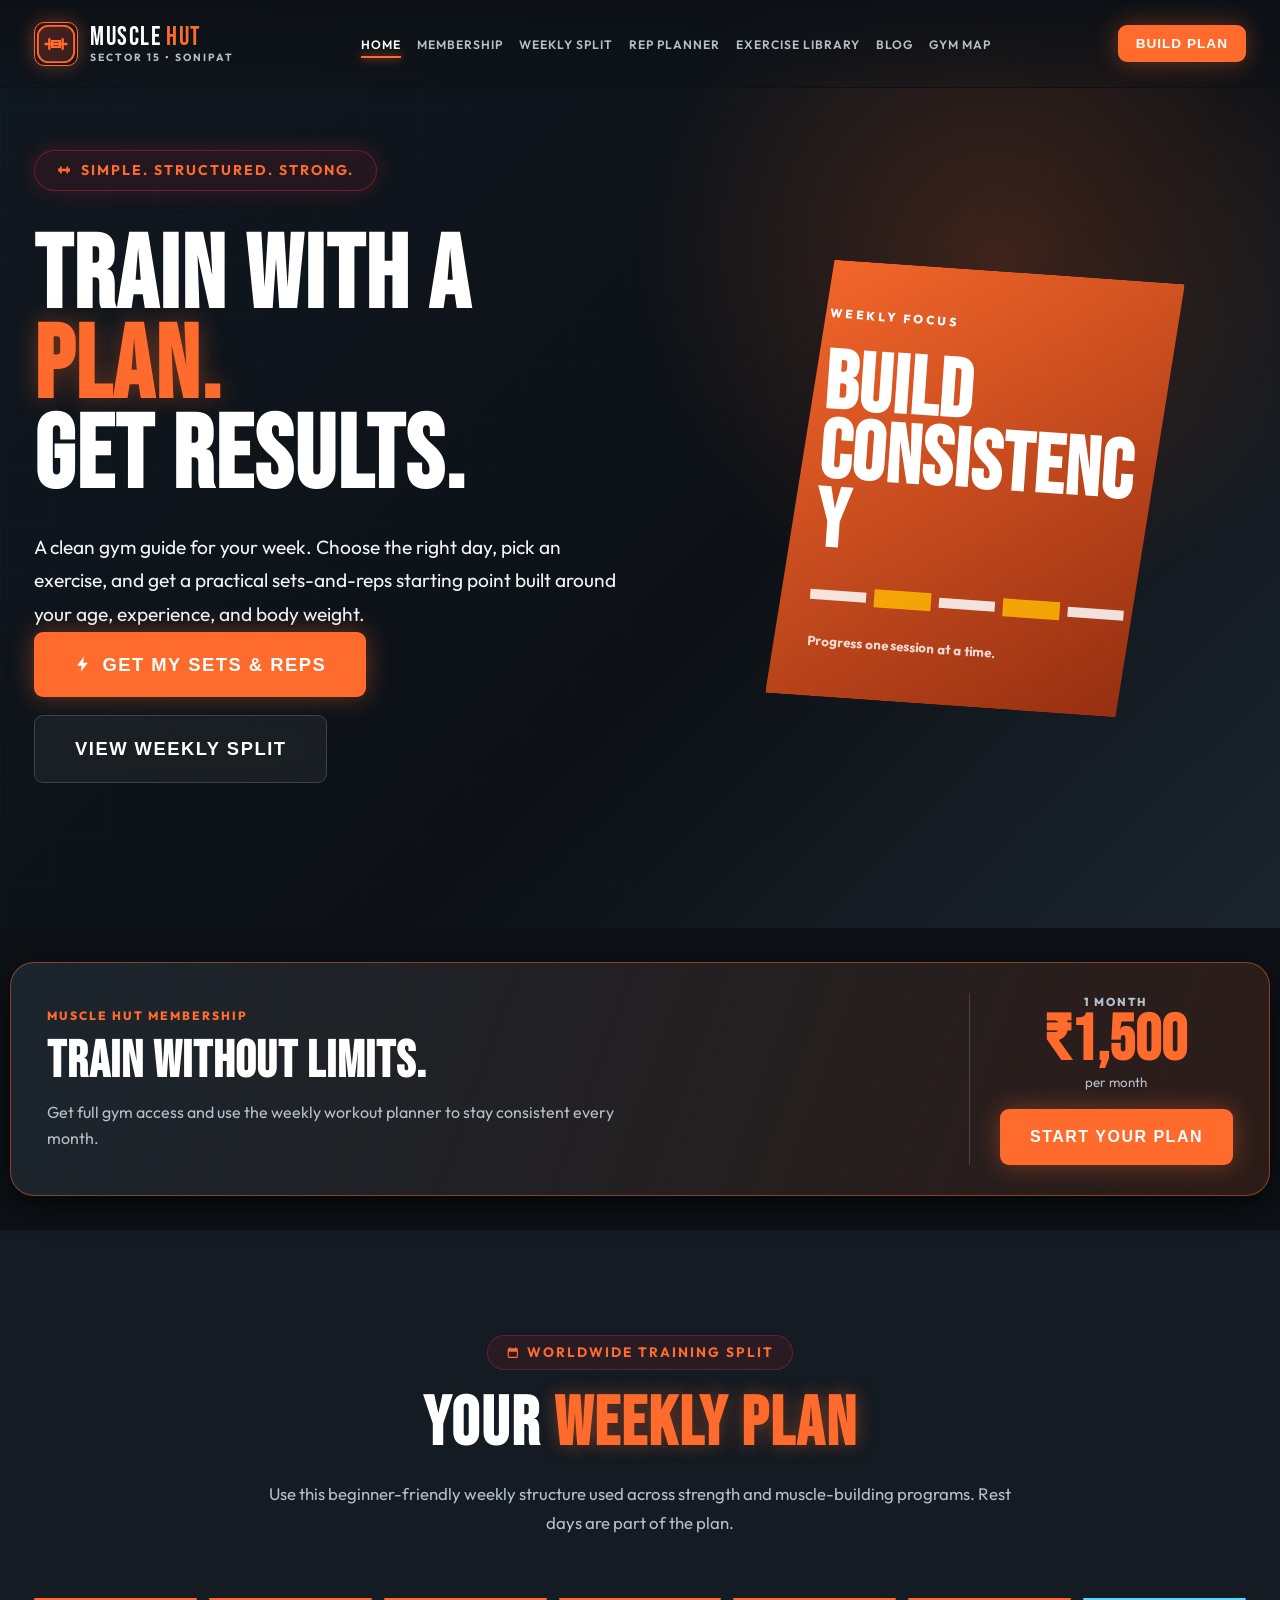
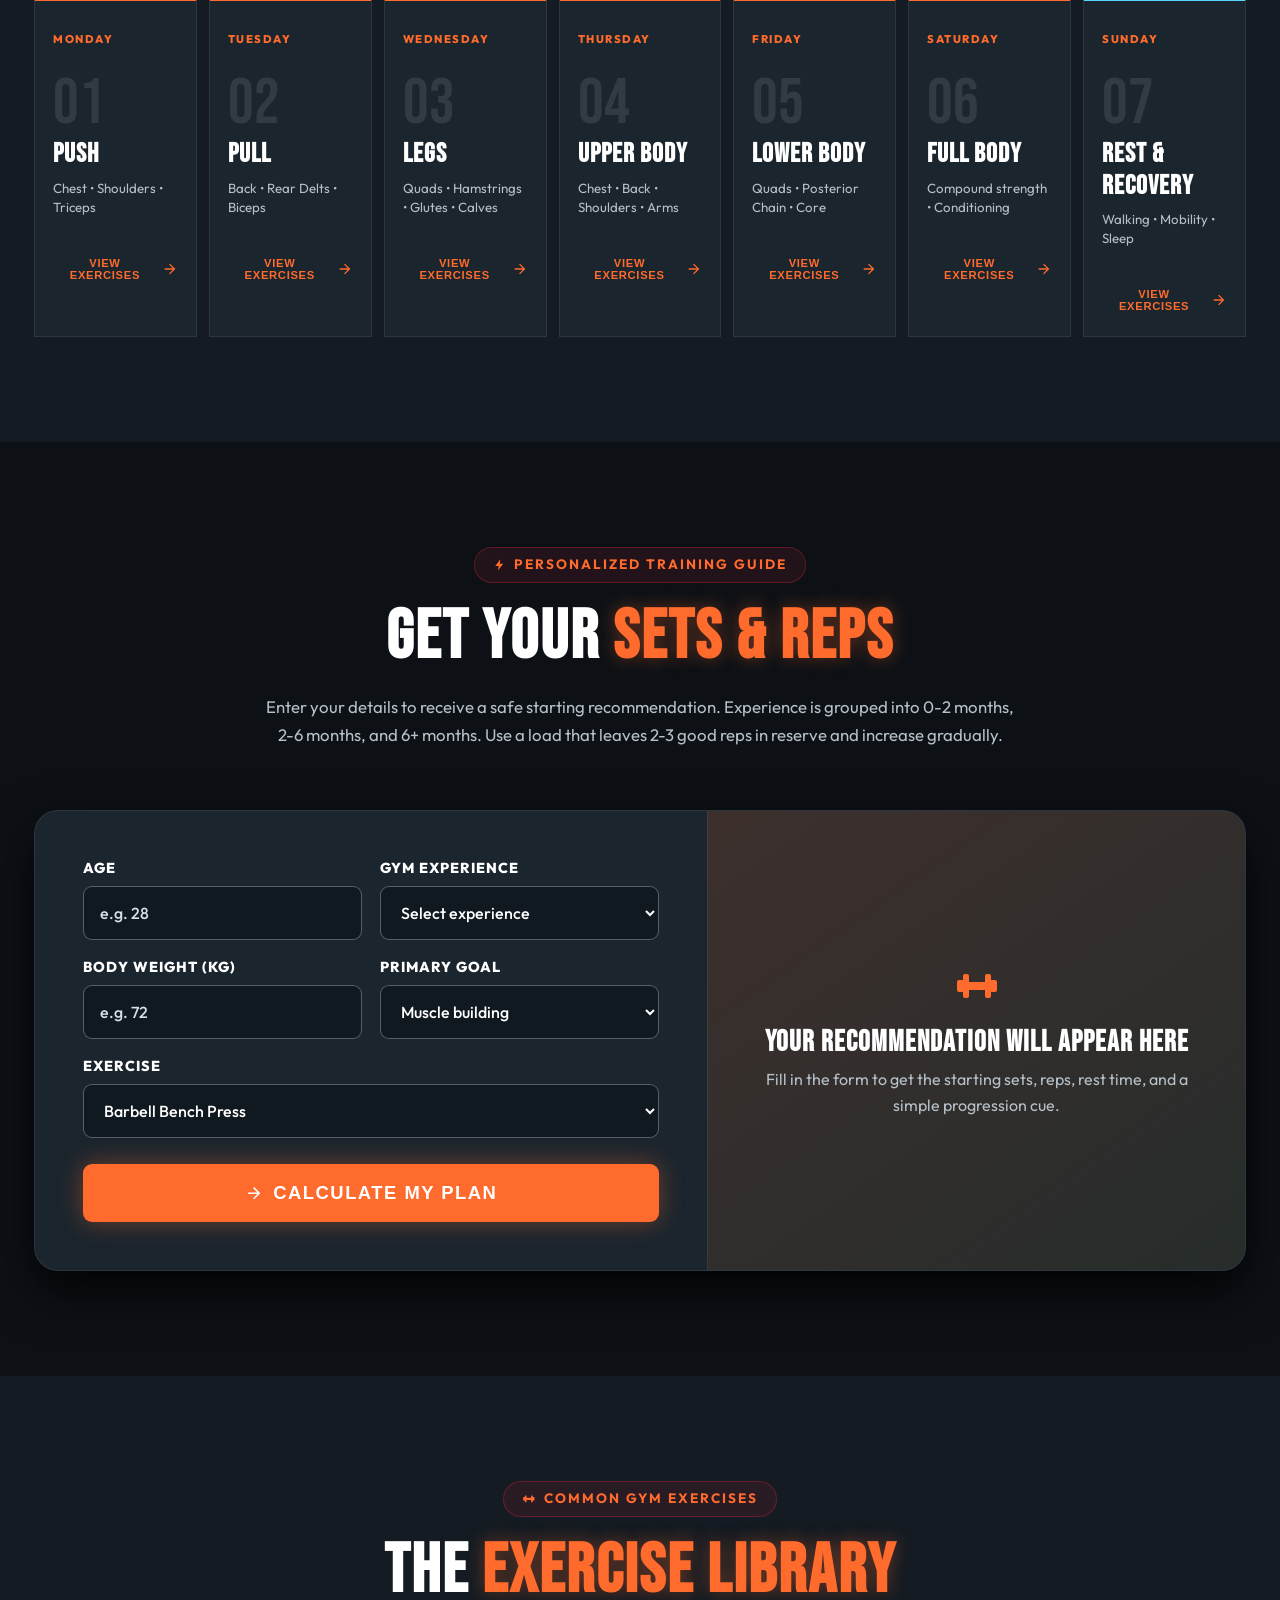
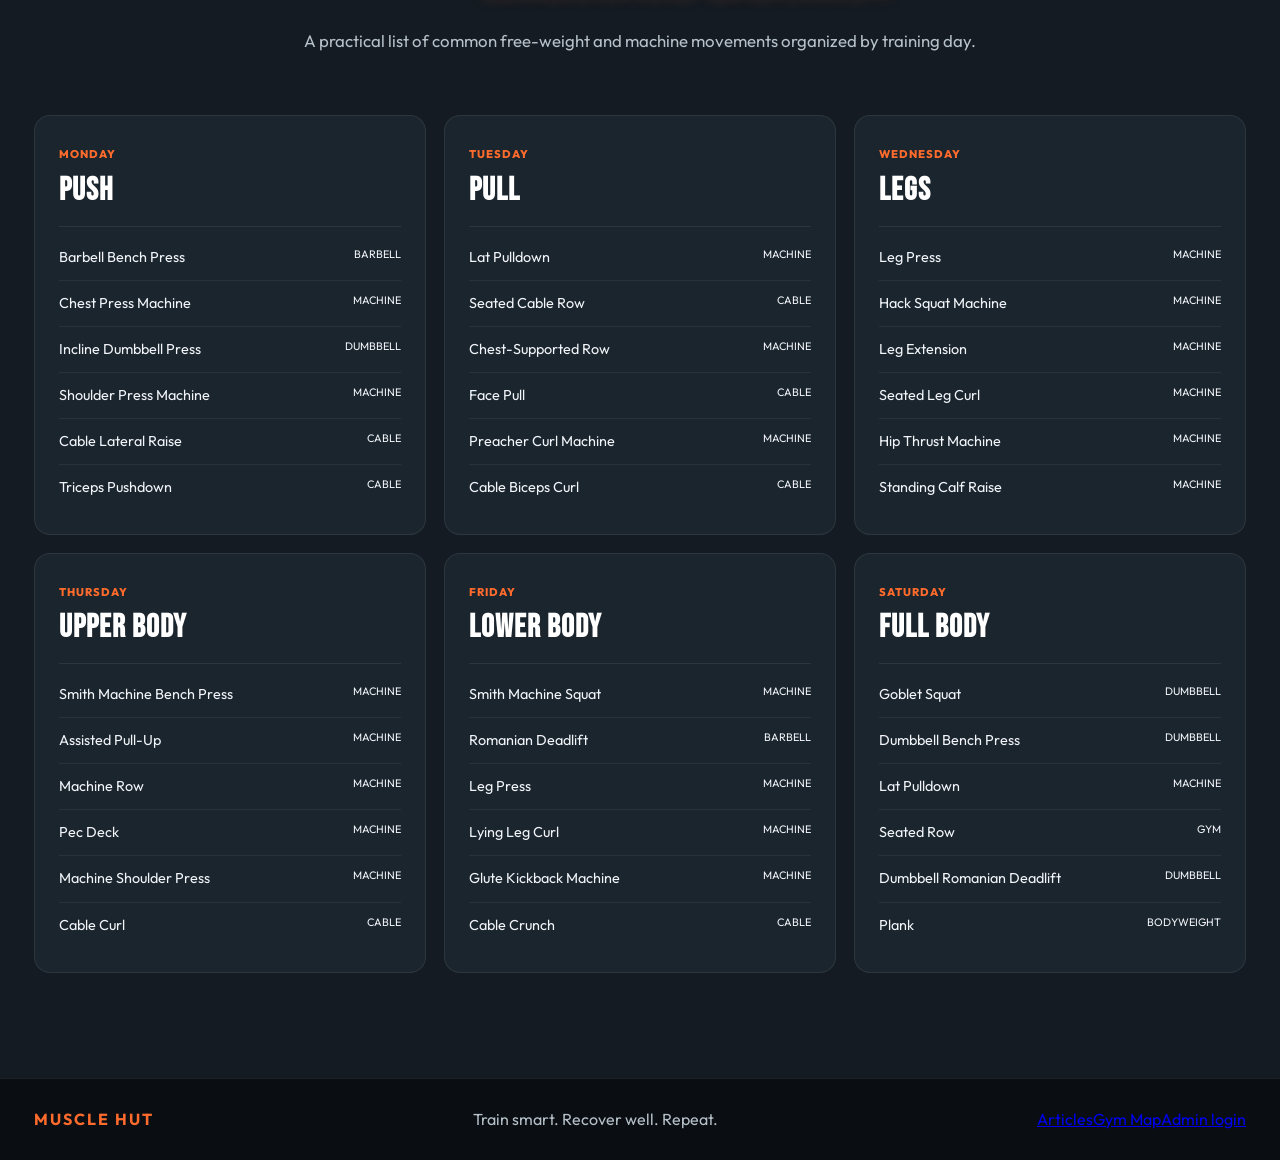
==== commit a0ad5d70: "Add gym map navigation links Co-authored-by: Copilot App <223556219+Copilot@users.noreply.github.com" ====
--- a/index.html
+++ b/index.html
@@ -2888,11 +2888,11 @@
       <div class="brand-icon-box"><svg class="brand-logo-svg" viewBox="0 0 44 44" aria-hidden="true"><rect x="3" y="3" width="38" height="38" rx="11" fill="rgba(255,107,44,.12)" stroke="currentColor" stroke-width="2"/><path d="M11 22h22M15 17v10M29 17v10M18 19h8v6h-8z" stroke="currentColor" stroke-width="2.5" stroke-linecap="round"/></svg></div>
       <div class="brand-text-col"><div class="brand-main-title">MUSCLE <span>HUT</span></div><div class="brand-sub-location">SECTOR 15 • SONIPAT</div></div>
     </a>
-    <nav aria-label="Primary navigation"><ul class="navbar-nav"><li><a class="nav-link active" href="#home">Home</a></li><li><a class="nav-link" href="#membership">Membership</a></li><li><a class="nav-link" href="#split">Weekly Split</a></li><li><a class="nav-link" href="#planner">Rep Planner</a></li><li><a class="nav-link" href="#library">Exercise Library</a></li><li><a class="nav-link" href="articles.html">Blog</a></li></ul></nav>
+    <nav aria-label="Primary navigation"><ul class="navbar-nav"><li><a class="nav-link active" href="#home">Home</a></li><li><a class="nav-link" href="#membership">Membership</a></li><li><a class="nav-link" href="#split">Weekly Split</a></li><li><a class="nav-link" href="#planner">Rep Planner</a></li><li><a class="nav-link" href="#library">Exercise Library</a></li><li><a class="nav-link" href="articles.html">Blog</a></li><li><a class="nav-link" href="https://share.google/58F82lreRFTAoot0e" target="_blank" rel="noopener noreferrer">Gym Map</a></li></ul></nav>
     <div class="nav-right-controls"><a href="#planner" class="btn btn-primary btn-sm">BUILD PLAN</a><button class="hamburger-toggle" id="hamburgerBtn" aria-label="Open navigation" aria-expanded="false"><span></span><span></span><span></span></button></div>
   </div>
 </header>
-<div class="mobile-nav-drawer" id="mobileDrawer" aria-hidden="true"><ul class="mobile-nav-links"><li><a class="nav-link mobile-link" href="#home">Home</a></li><li><a class="nav-link mobile-link" href="#membership">Membership</a></li><li><a class="nav-link mobile-link" href="#split">Weekly Split</a></li><li><a class="nav-link mobile-link" href="#planner">Rep Planner</a></li><li><a class="nav-link mobile-link" href="#library">Exercise Library</a></li><li><a class="nav-link mobile-link" href="articles.html">Blog</a></li></ul><a href="#planner" class="btn btn-primary mobile-link">BUILD MY PLAN</a></div>
+<div class="mobile-nav-drawer" id="mobileDrawer" aria-hidden="true"><ul class="mobile-nav-links"><li><a class="nav-link mobile-link" href="#home">Home</a></li><li><a class="nav-link mobile-link" href="#membership">Membership</a></li><li><a class="nav-link mobile-link" href="#split">Weekly Split</a></li><li><a class="nav-link mobile-link" href="#planner">Rep Planner</a></li><li><a class="nav-link mobile-link" href="#library">Exercise Library</a></li><li><a class="nav-link mobile-link" href="articles.html">Blog</a></li><li><a class="nav-link mobile-link" href="https://share.google/58F82lreRFTAoot0e" target="_blank" rel="noopener noreferrer">Gym Map</a></li></ul><a href="#planner" class="btn btn-primary mobile-link">BUILD MY PLAN</a></div>
 
 <main>
 <section class="workout-hero" id="home"><div class="hero-grid-pattern"></div><div class="container workout-hero-grid"><div class="workout-hero-copy"><div class="hero-badge-tag"><svg class="svg-icon"><use href="#icon-dumbbell"></use></svg> SIMPLE. STRUCTURED. STRONG.</div><h1>TRAIN WITH A <span>PLAN.</span><br>GET RESULTS.</h1><p>A clean gym guide for your week. Choose the right day, pick an exercise, and get a practical sets-and-reps starting point built around your age, experience, and body weight.</p><div class="hero-cta-group"><a href="#planner" class="btn btn-primary btn-lg"><svg class="svg-icon"><use href="#icon-bolt"></use></svg> GET MY SETS & REPS</a><a href="#split" class="btn btn-secondary btn-lg">VIEW WEEKLY SPLIT</a></div></div><div class="workout-hero-visual"><div class="hero-weight-card"><span>WEEKLY FOCUS</span><strong>BUILD<br>CONSISTENCY</strong><div class="weight-line"><i></i><i></i><i></i><i></i><i></i></div><small>Progress one session at a time.</small></div></div></div></section>
@@ -2904,7 +2904,7 @@
 
 <section class="section-padding library-section" id="library"><div class="container"><div class="section-header"><div class="section-subtitle-badge"><svg class="svg-icon"><use href="#icon-dumbbell"></use></svg> COMMON GYM EXERCISES</div><h2 class="section-title">THE <span class="text-neon">EXERCISE LIBRARY</span></h2><p class="section-description">A practical list of common free-weight and machine movements organized by training day.</p></div><div class="library-grid" id="exerciseLibrary"></div></div></section>
 </main>
-<footer class="site-footer workout-footer"><div class="container"><strong>MUSCLE HUT</strong><span>Train smart. Recover well. Repeat.</span><nav class="footer-links" aria-label="Footer navigation"><a href="articles.html">Articles</a><a href="admin.html">Admin login</a></nav></div></footer>
+<footer class="site-footer workout-footer"><div class="container"><strong>MUSCLE HUT</strong><span>Train smart. Recover well. Repeat.</span><nav class="footer-links" aria-label="Footer navigation"><a href="articles.html">Articles</a><a href="https://share.google/58F82lreRFTAoot0e" target="_blank" rel="noopener noreferrer">Gym Map</a><a href="admin.html">Admin login</a></nav></div></footer>
 
   <script>
 let workoutData = {
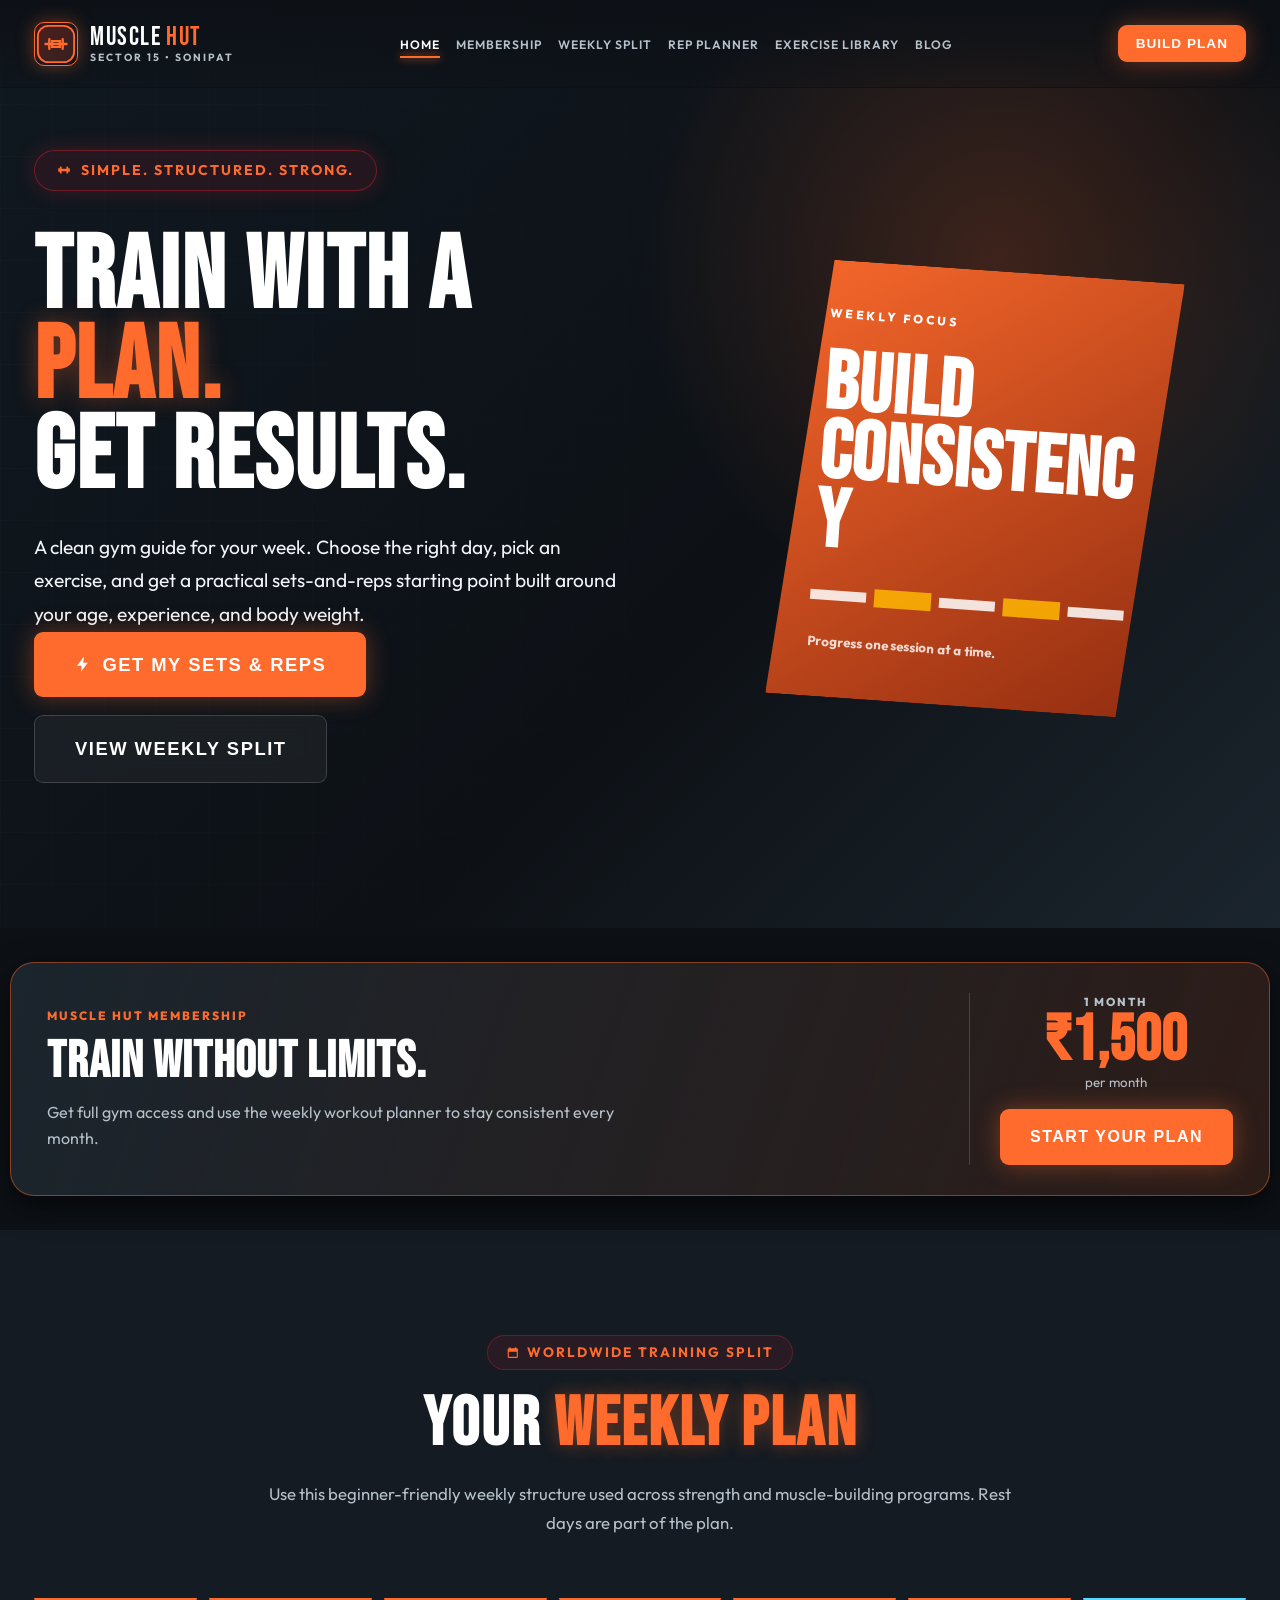
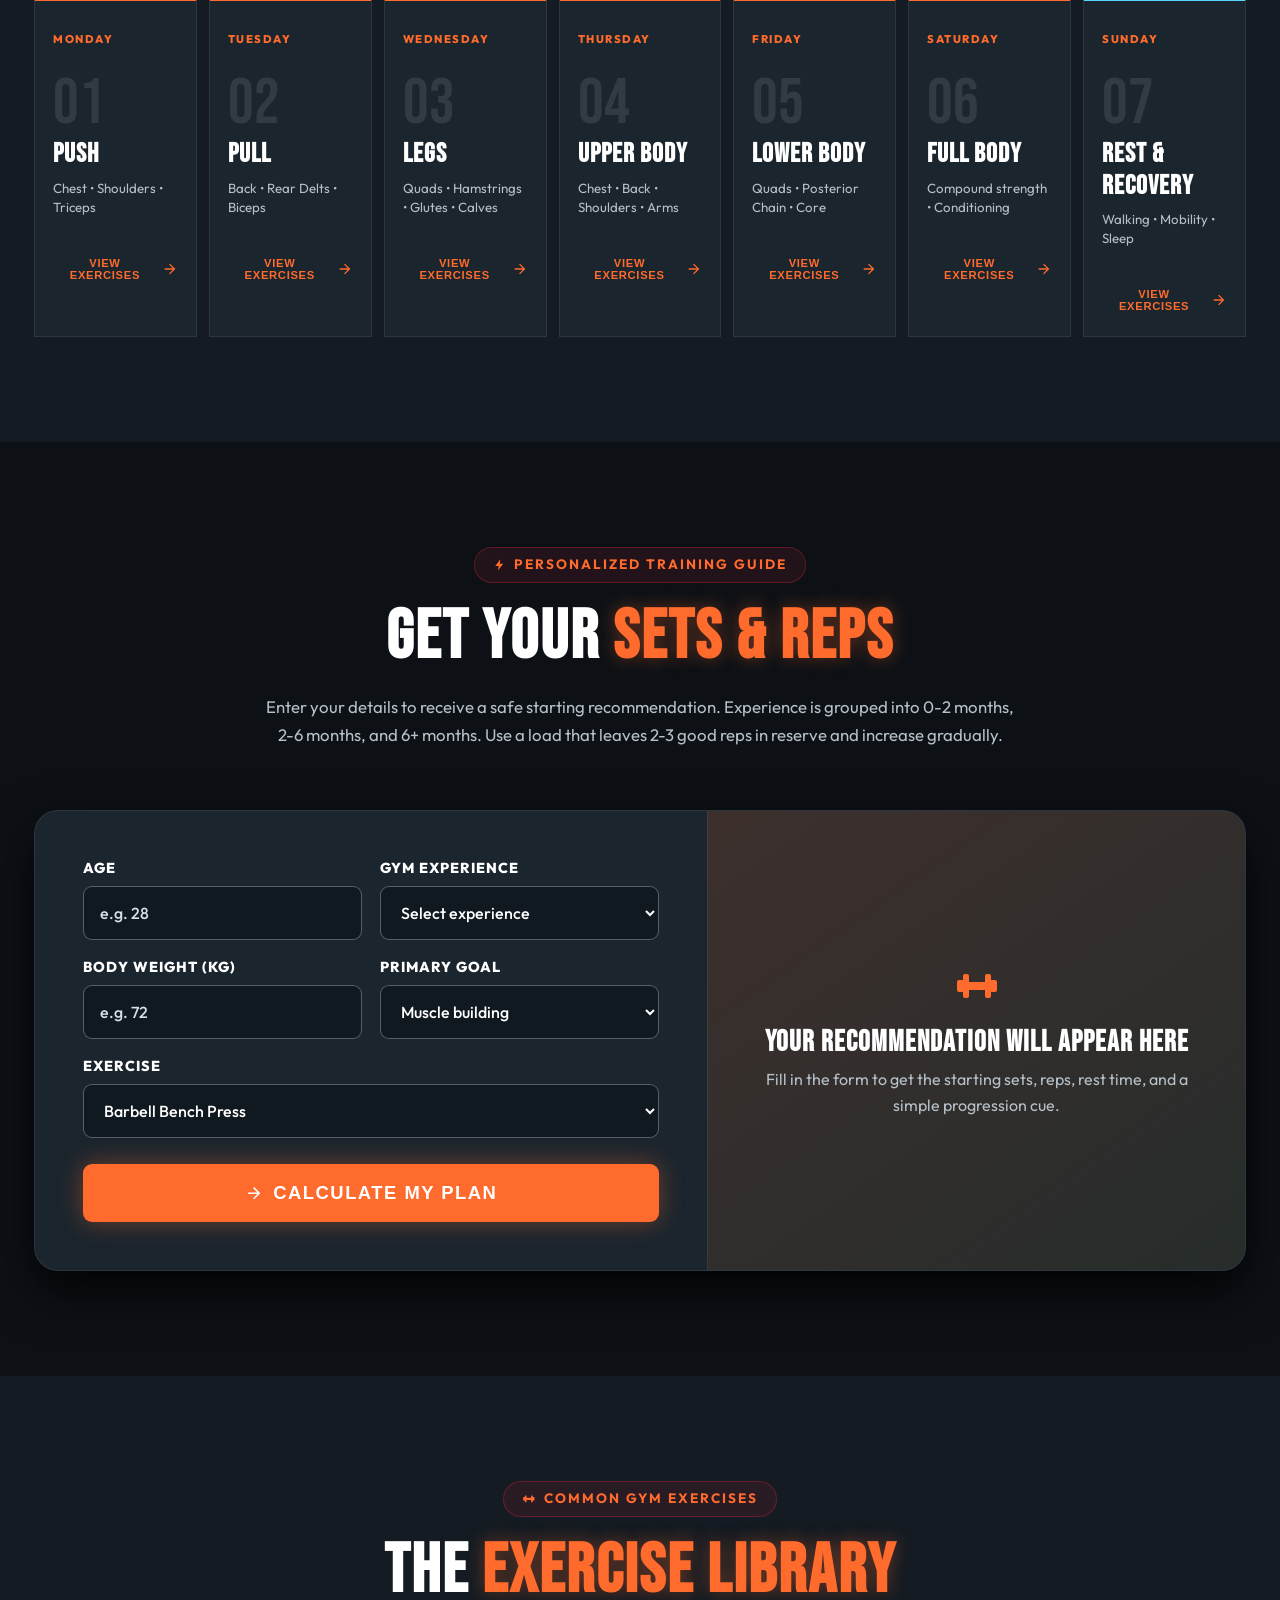
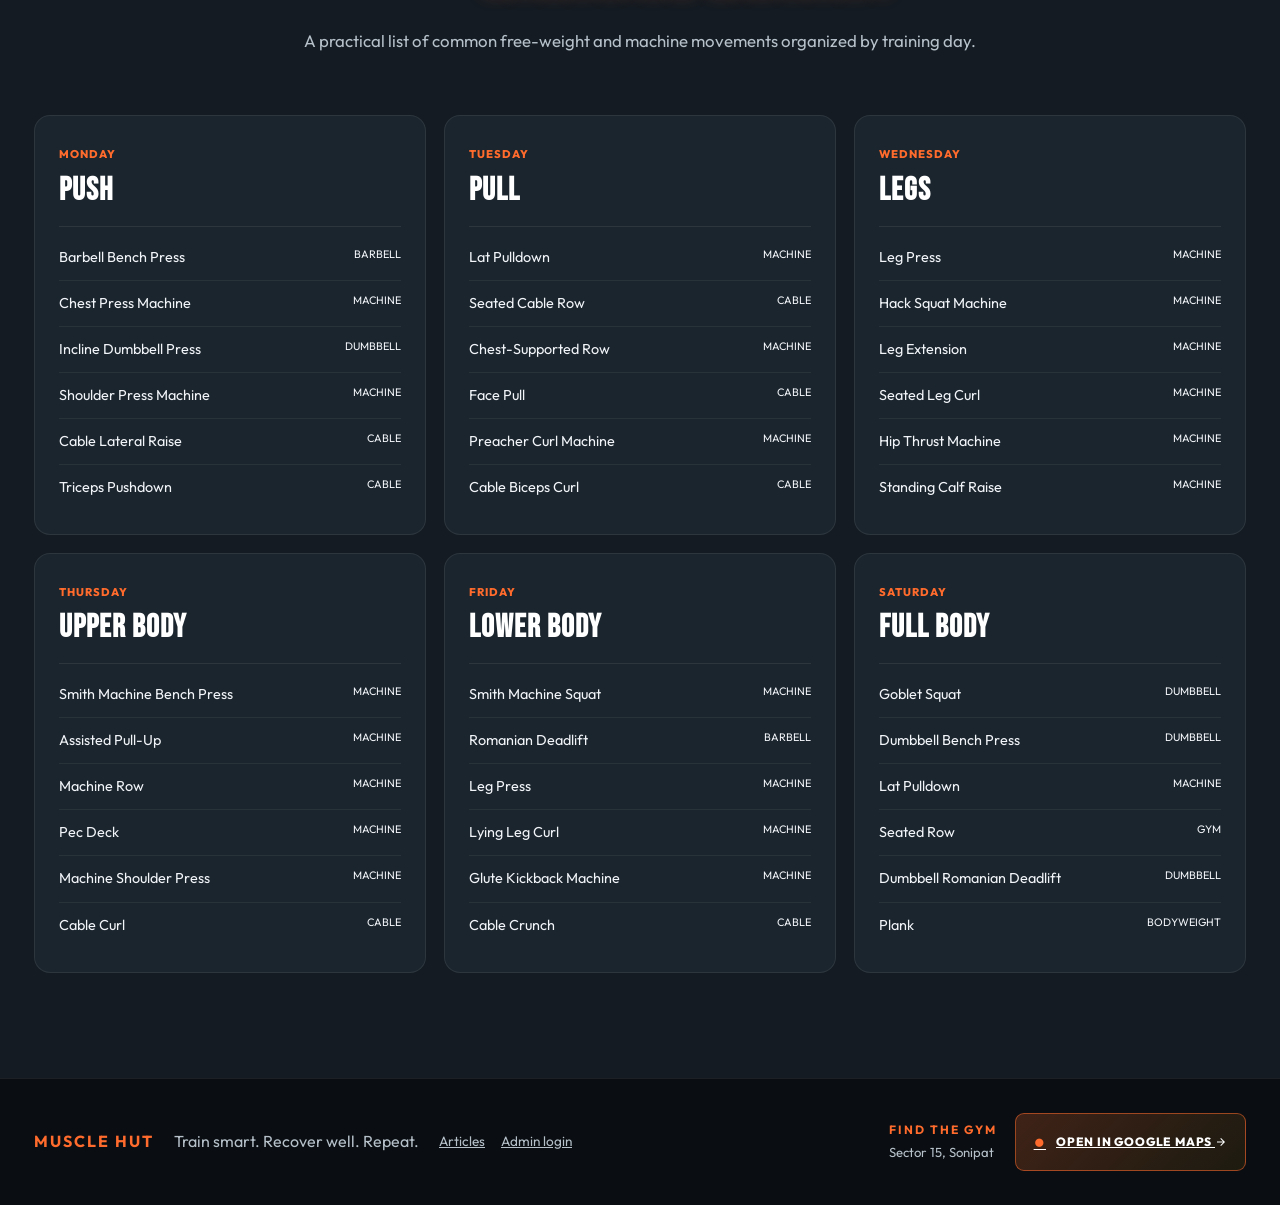
==== commit 00f67394: "Move gym map to responsive footer Co-authored-by: Copilot App <223556219+Copilot@users.noreply.githu" ====
--- a/index.html
+++ b/index.html
@@ -2847,9 +2847,20 @@
 .library-card li { display: flex; justify-content: space-between; gap: 12px; padding: 11px 0; color: var(--text-light); border-bottom: 1px solid rgba(255,255,255,.06); font-size: .9rem; }
 .library-card li:last-child { border-bottom: 0; }
 .library-card small { flex-shrink: 0; color: var(--text-light); font-size: .68rem; text-transform: uppercase; }
-.workout-footer { padding: 28px 0; background: #0a0e12; }
-.workout-footer .container { display: flex; justify-content: space-between; gap: 20px; color: var(--text-muted); }
+.workout-footer { padding: 34px 0; background: #0a0e12; }
+.workout-footer .container { color: var(--text-muted); }
+.footer-content { display: flex; justify-content: space-between; align-items: center; gap: 30px; }
+.footer-brand { display: flex; align-items: center; flex-wrap: wrap; gap: 20px; }
 .workout-footer strong { color: var(--primary); letter-spacing: 2px; }
+.footer-links { display: flex; gap: 16px; }
+.footer-links a { color: var(--text-muted); font-size: .85rem; }
+.footer-links a:hover { color: var(--primary); }
+.footer-map { display: flex; align-items: center; gap: 18px; }
+.footer-map > div strong { display: block; font-size: .75rem; }
+.footer-map p { margin: 3px 0 0; font-size: .82rem; }
+.map-card { display: inline-flex; align-items: center; gap: 10px; min-height: 58px; padding: 12px 18px; color: var(--text-white); background: linear-gradient(135deg, rgba(255,107,44,.22), rgba(255,183,3,.08)); border: 1px solid rgba(255,107,44,.55); border-radius: var(--radius-sm); font-size: .75rem; font-weight: 800; letter-spacing: .8px; }
+.map-card:hover { color: var(--text-white); border-color: var(--primary); text-decoration: none; transform: translateY(-2px); }
+.map-pin { color: var(--primary); font-size: 1.2rem; }
 @media (max-width: 1100px) { .split-grid { grid-template-columns: repeat(4, 1fr); } }
 @media (max-width: 820px) { .workout-hero-grid, .planner-card { grid-template-columns: 1fr; } .workout-hero-visual { min-height: 300px; } .planner-result { border-top: 1px solid var(--border); border-left: 0; } .library-grid { grid-template-columns: 1fr 1fr; } }
 @media (max-width: 600px) {
@@ -2865,7 +2876,10 @@
   .planner-field-wide, .planner-submit { grid-column: auto; }
   .planner-field label { font-size: .85rem; }
   .planner-field input, .planner-field select { min-height: 54px; font-size: 1rem; }
-  .workout-footer .container { flex-direction: column; }
+  .footer-content, .footer-brand, .footer-map { flex-direction: column; align-items: flex-start; }
+  .footer-content { gap: 24px; }
+  .footer-map { width: 100%; }
+  .map-card { width: 100%; justify-content: center; }
   .membership-card { flex-direction: column; align-items: stretch; padding: 26px 22px; }
   .membership-price { min-width: 0; padding: 22px 0 0; border-top: 1px solid var(--border-light); border-left: 0; }
 }
@@ -2888,11 +2902,11 @@
       <div class="brand-icon-box"><svg class="brand-logo-svg" viewBox="0 0 44 44" aria-hidden="true"><rect x="3" y="3" width="38" height="38" rx="11" fill="rgba(255,107,44,.12)" stroke="currentColor" stroke-width="2"/><path d="M11 22h22M15 17v10M29 17v10M18 19h8v6h-8z" stroke="currentColor" stroke-width="2.5" stroke-linecap="round"/></svg></div>
       <div class="brand-text-col"><div class="brand-main-title">MUSCLE <span>HUT</span></div><div class="brand-sub-location">SECTOR 15 • SONIPAT</div></div>
     </a>
-    <nav aria-label="Primary navigation"><ul class="navbar-nav"><li><a class="nav-link active" href="#home">Home</a></li><li><a class="nav-link" href="#membership">Membership</a></li><li><a class="nav-link" href="#split">Weekly Split</a></li><li><a class="nav-link" href="#planner">Rep Planner</a></li><li><a class="nav-link" href="#library">Exercise Library</a></li><li><a class="nav-link" href="articles.html">Blog</a></li><li><a class="nav-link" href="https://share.google/58F82lreRFTAoot0e" target="_blank" rel="noopener noreferrer">Gym Map</a></li></ul></nav>
+    <nav aria-label="Primary navigation"><ul class="navbar-nav"><li><a class="nav-link active" href="#home">Home</a></li><li><a class="nav-link" href="#membership">Membership</a></li><li><a class="nav-link" href="#split">Weekly Split</a></li><li><a class="nav-link" href="#planner">Rep Planner</a></li><li><a class="nav-link" href="#library">Exercise Library</a></li><li><a class="nav-link" href="articles.html">Blog</a></li></ul></nav>
     <div class="nav-right-controls"><a href="#planner" class="btn btn-primary btn-sm">BUILD PLAN</a><button class="hamburger-toggle" id="hamburgerBtn" aria-label="Open navigation" aria-expanded="false"><span></span><span></span><span></span></button></div>
   </div>
 </header>
-<div class="mobile-nav-drawer" id="mobileDrawer" aria-hidden="true"><ul class="mobile-nav-links"><li><a class="nav-link mobile-link" href="#home">Home</a></li><li><a class="nav-link mobile-link" href="#membership">Membership</a></li><li><a class="nav-link mobile-link" href="#split">Weekly Split</a></li><li><a class="nav-link mobile-link" href="#planner">Rep Planner</a></li><li><a class="nav-link mobile-link" href="#library">Exercise Library</a></li><li><a class="nav-link mobile-link" href="articles.html">Blog</a></li><li><a class="nav-link mobile-link" href="https://share.google/58F82lreRFTAoot0e" target="_blank" rel="noopener noreferrer">Gym Map</a></li></ul><a href="#planner" class="btn btn-primary mobile-link">BUILD MY PLAN</a></div>
+<div class="mobile-nav-drawer" id="mobileDrawer" aria-hidden="true"><ul class="mobile-nav-links"><li><a class="nav-link mobile-link" href="#home">Home</a></li><li><a class="nav-link mobile-link" href="#membership">Membership</a></li><li><a class="nav-link mobile-link" href="#split">Weekly Split</a></li><li><a class="nav-link mobile-link" href="#planner">Rep Planner</a></li><li><a class="nav-link mobile-link" href="#library">Exercise Library</a></li><li><a class="nav-link mobile-link" href="articles.html">Blog</a></li></ul><a href="#planner" class="btn btn-primary mobile-link">BUILD MY PLAN</a></div>
 
 <main>
 <section class="workout-hero" id="home"><div class="hero-grid-pattern"></div><div class="container workout-hero-grid"><div class="workout-hero-copy"><div class="hero-badge-tag"><svg class="svg-icon"><use href="#icon-dumbbell"></use></svg> SIMPLE. STRUCTURED. STRONG.</div><h1>TRAIN WITH A <span>PLAN.</span><br>GET RESULTS.</h1><p>A clean gym guide for your week. Choose the right day, pick an exercise, and get a practical sets-and-reps starting point built around your age, experience, and body weight.</p><div class="hero-cta-group"><a href="#planner" class="btn btn-primary btn-lg"><svg class="svg-icon"><use href="#icon-bolt"></use></svg> GET MY SETS & REPS</a><a href="#split" class="btn btn-secondary btn-lg">VIEW WEEKLY SPLIT</a></div></div><div class="workout-hero-visual"><div class="hero-weight-card"><span>WEEKLY FOCUS</span><strong>BUILD<br>CONSISTENCY</strong><div class="weight-line"><i></i><i></i><i></i><i></i><i></i></div><small>Progress one session at a time.</small></div></div></div></section>
@@ -2904,7 +2918,7 @@
 
 <section class="section-padding library-section" id="library"><div class="container"><div class="section-header"><div class="section-subtitle-badge"><svg class="svg-icon"><use href="#icon-dumbbell"></use></svg> COMMON GYM EXERCISES</div><h2 class="section-title">THE <span class="text-neon">EXERCISE LIBRARY</span></h2><p class="section-description">A practical list of common free-weight and machine movements organized by training day.</p></div><div class="library-grid" id="exerciseLibrary"></div></div></section>
 </main>
-<footer class="site-footer workout-footer"><div class="container"><strong>MUSCLE HUT</strong><span>Train smart. Recover well. Repeat.</span><nav class="footer-links" aria-label="Footer navigation"><a href="articles.html">Articles</a><a href="https://share.google/58F82lreRFTAoot0e" target="_blank" rel="noopener noreferrer">Gym Map</a><a href="admin.html">Admin login</a></nav></div></footer>
+<footer class="site-footer workout-footer"><div class="container footer-content"><div class="footer-brand"><strong>MUSCLE HUT</strong><span>Train smart. Recover well. Repeat.</span><nav class="footer-links" aria-label="Footer navigation"><a href="articles.html">Articles</a><a href="admin.html">Admin login</a></nav></div><div class="footer-map"><div><strong>FIND THE GYM</strong><p>Sector 15, Sonipat</p></div><a class="map-card" href="https://share.google/58F82lreRFTAoot0e" target="_blank" rel="noopener noreferrer" aria-label="Open Muscle Hut location in Google Maps"><span class="map-pin">●</span><span>OPEN IN GOOGLE MAPS <svg class="svg-icon"><use href="#icon-arrow"></use></svg></span></a></div></div></footer>
 
   <script>
 let workoutData = {
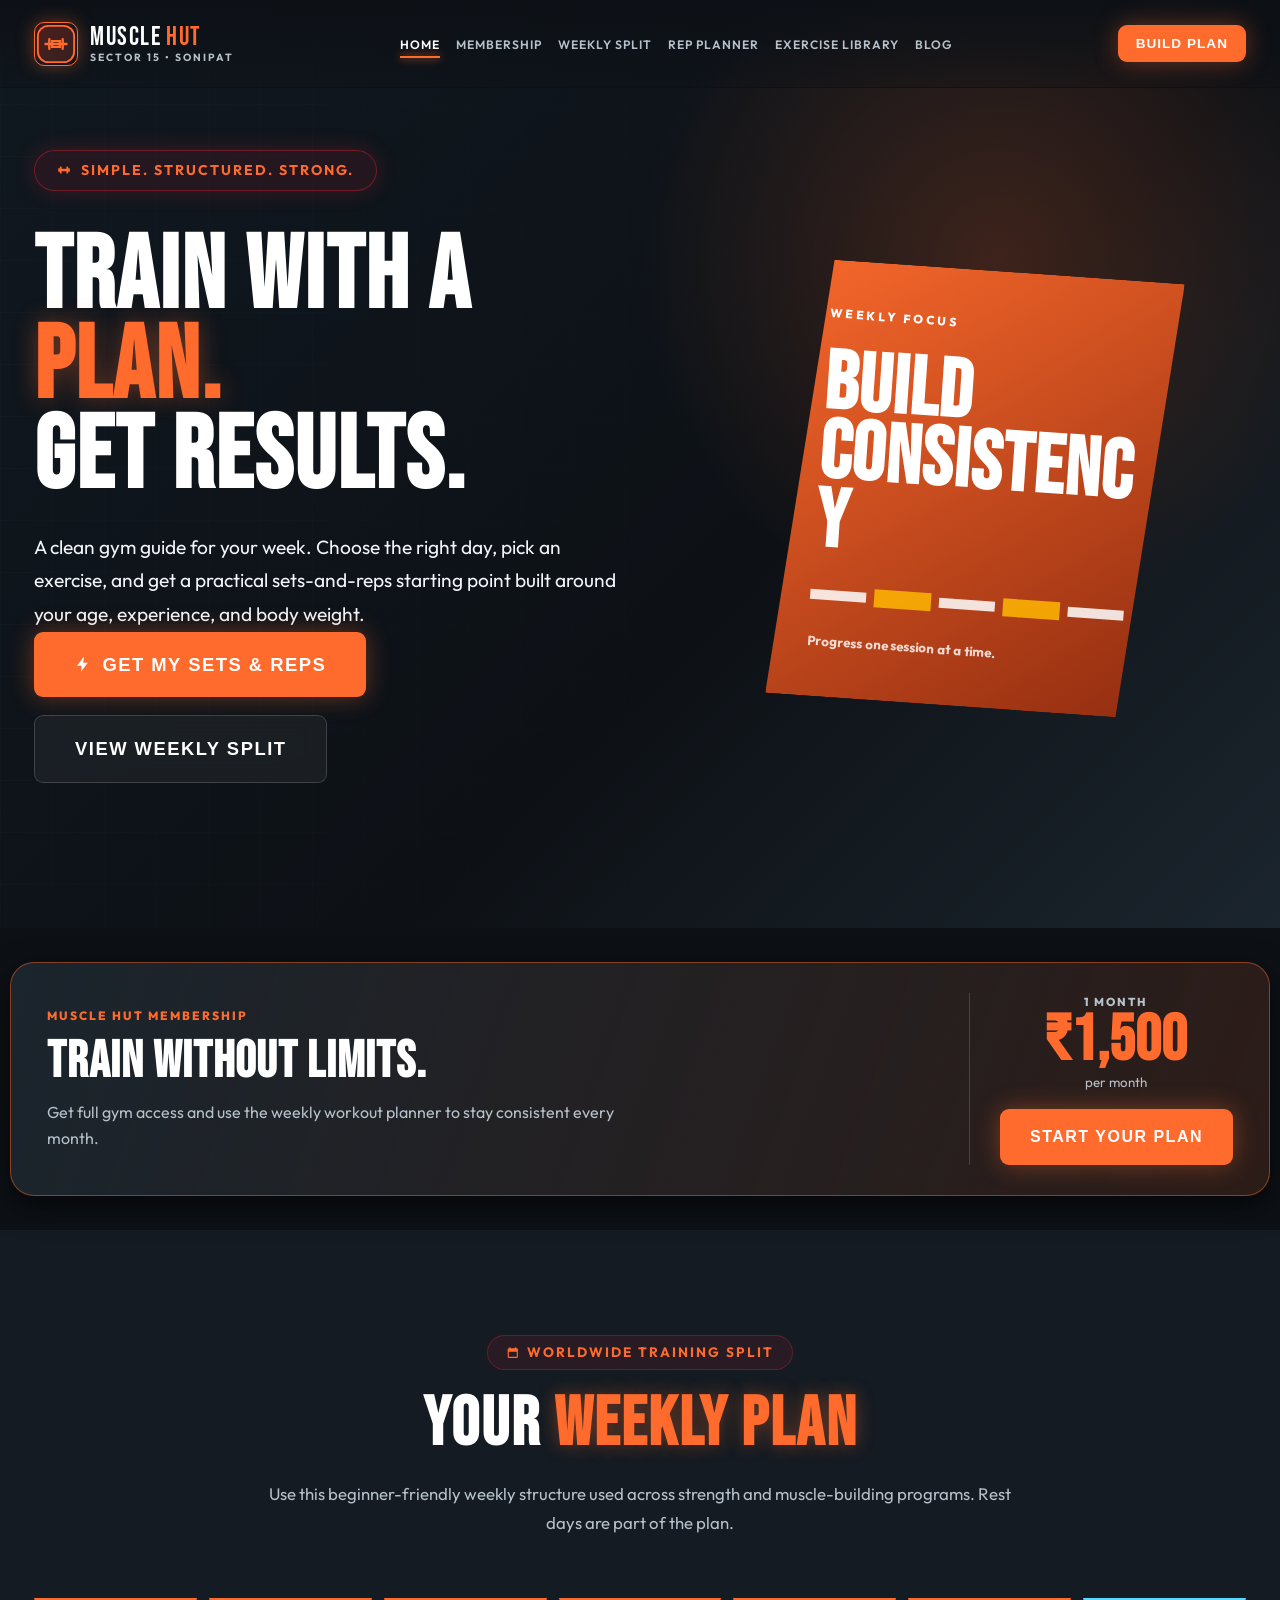
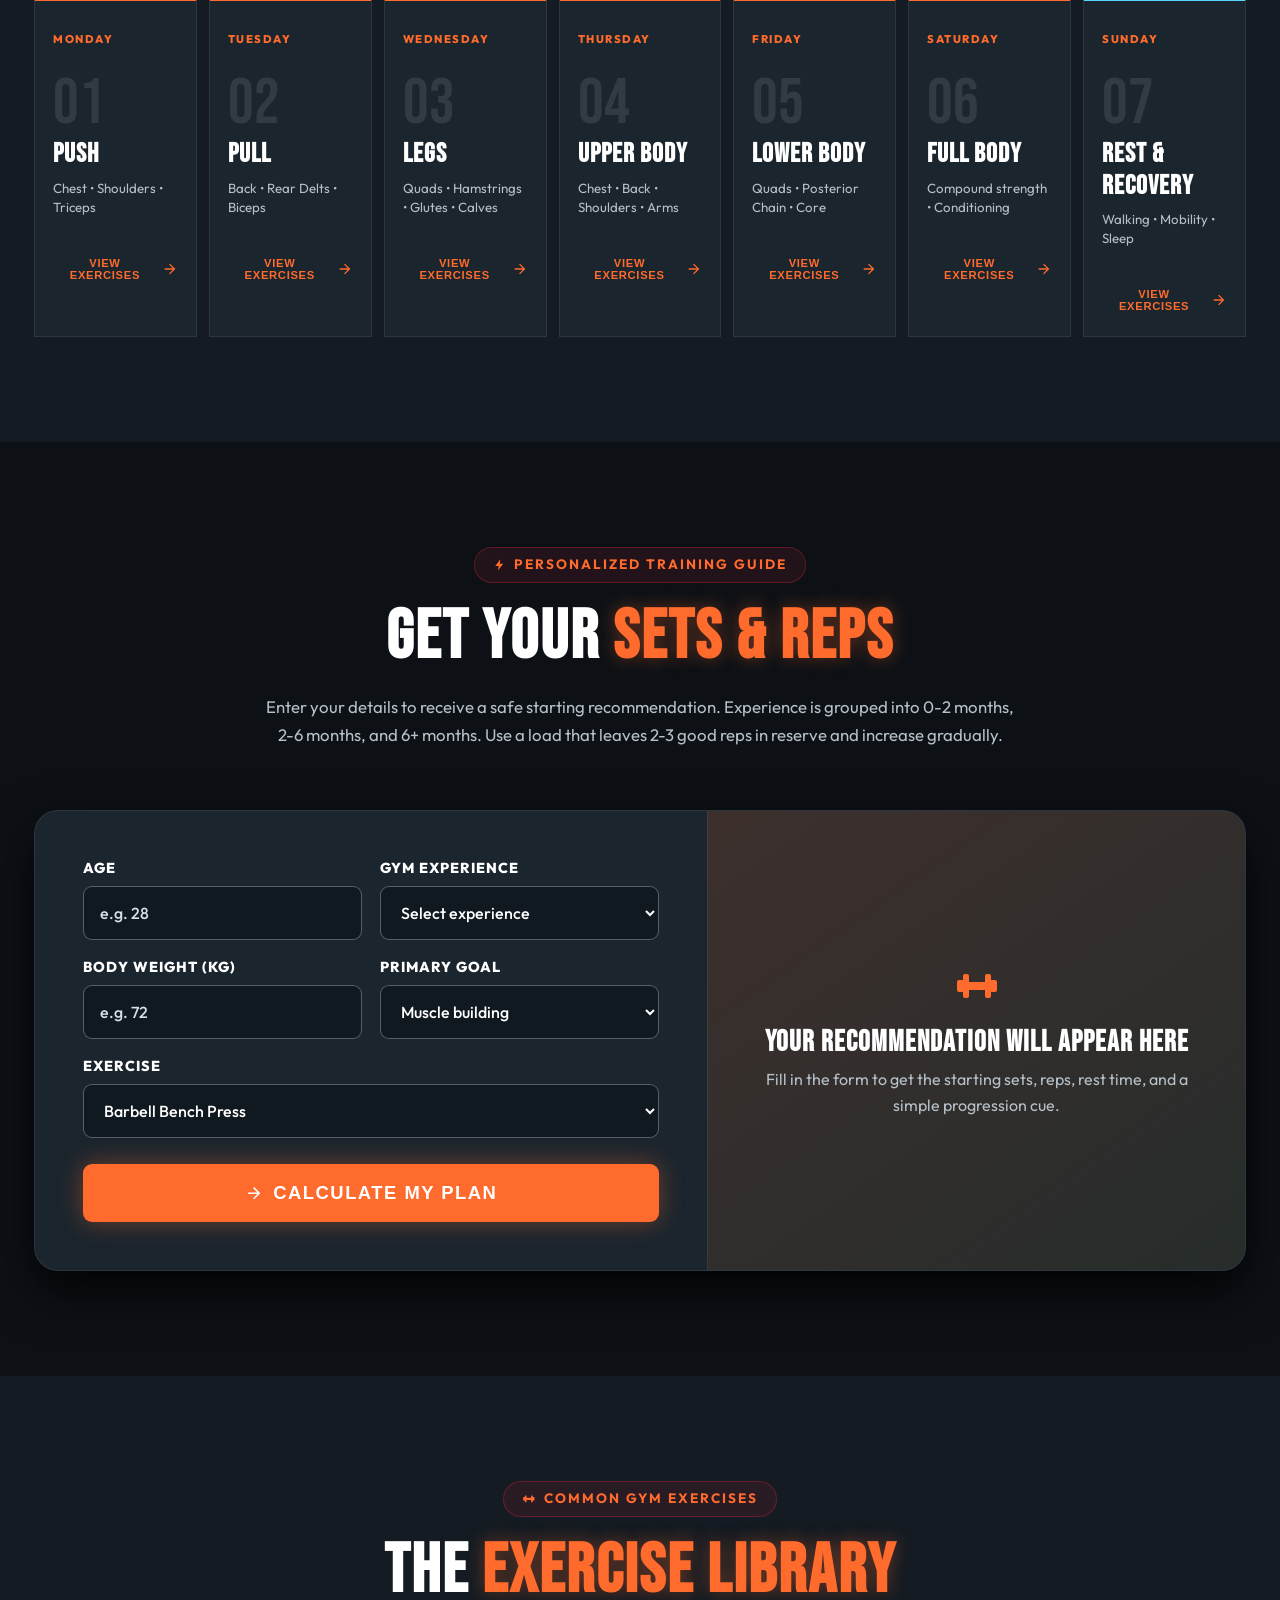
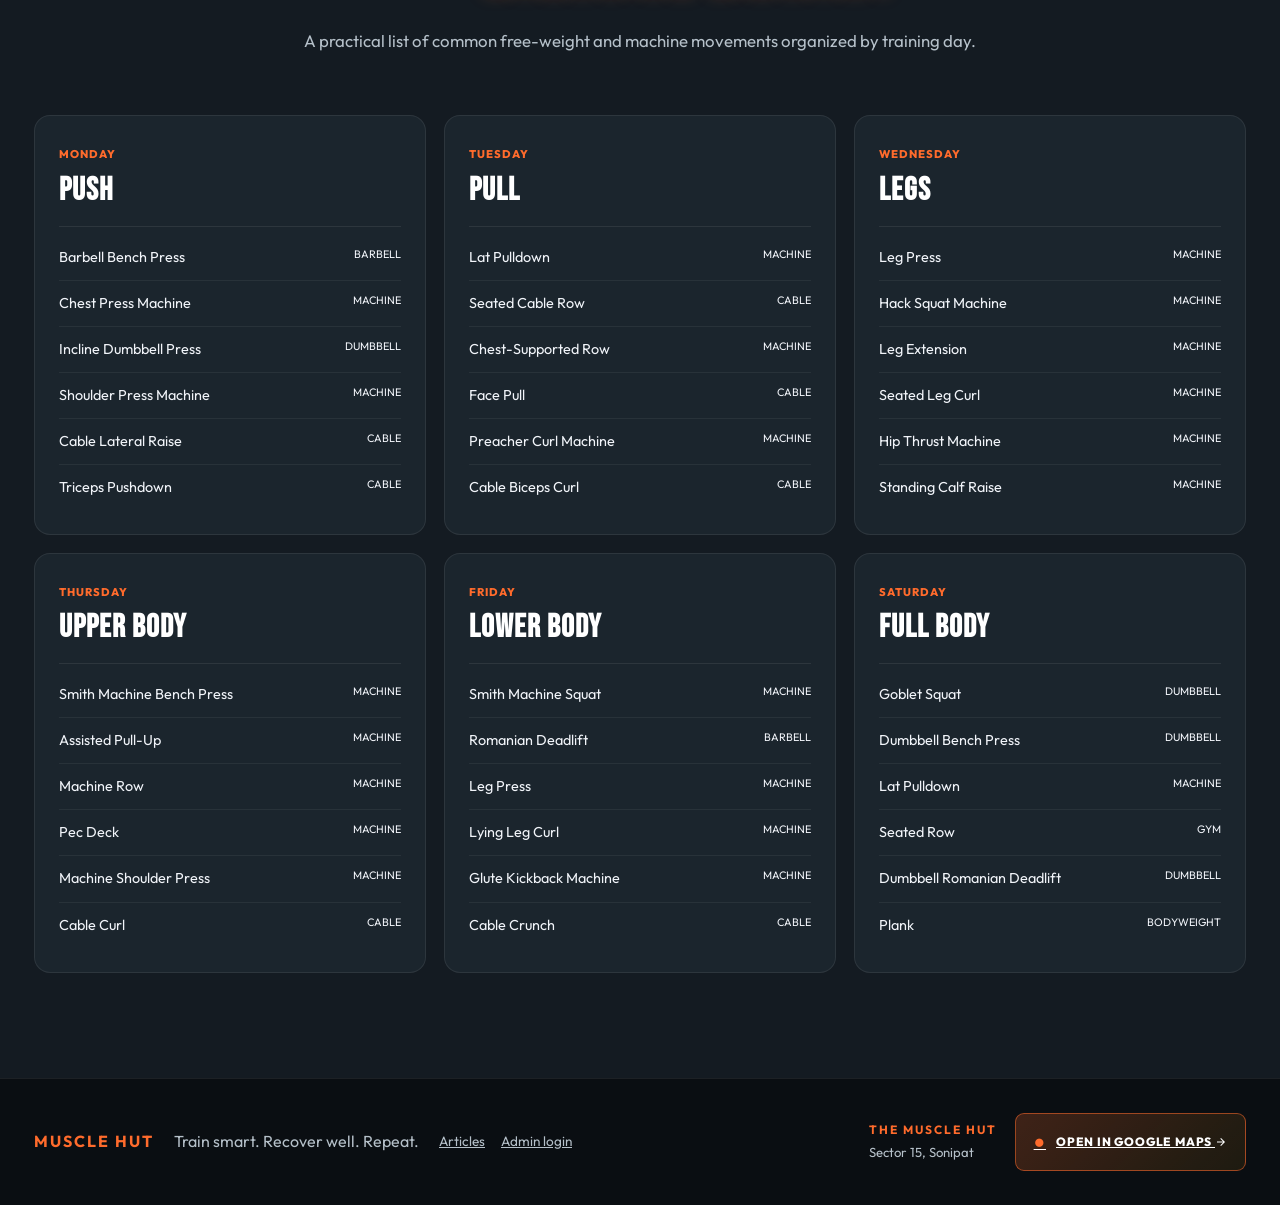
==== commit 79799f0a: "Identify gym as The Muscle Hut Co-authored-by: Copilot App <223556219+Copilot@users.noreply.github.c" ====
--- a/index.html
+++ b/index.html
@@ -2918,7 +2918,7 @@
 
 <section class="section-padding library-section" id="library"><div class="container"><div class="section-header"><div class="section-subtitle-badge"><svg class="svg-icon"><use href="#icon-dumbbell"></use></svg> COMMON GYM EXERCISES</div><h2 class="section-title">THE <span class="text-neon">EXERCISE LIBRARY</span></h2><p class="section-description">A practical list of common free-weight and machine movements organized by training day.</p></div><div class="library-grid" id="exerciseLibrary"></div></div></section>
 </main>
-<footer class="site-footer workout-footer"><div class="container footer-content"><div class="footer-brand"><strong>MUSCLE HUT</strong><span>Train smart. Recover well. Repeat.</span><nav class="footer-links" aria-label="Footer navigation"><a href="articles.html">Articles</a><a href="admin.html">Admin login</a></nav></div><div class="footer-map"><div><strong>FIND THE GYM</strong><p>Sector 15, Sonipat</p></div><a class="map-card" href="https://share.google/58F82lreRFTAoot0e" target="_blank" rel="noopener noreferrer" aria-label="Open Muscle Hut location in Google Maps"><span class="map-pin">●</span><span>OPEN IN GOOGLE MAPS <svg class="svg-icon"><use href="#icon-arrow"></use></svg></span></a></div></div></footer>
+<footer class="site-footer workout-footer"><div class="container footer-content"><div class="footer-brand"><strong>MUSCLE HUT</strong><span>Train smart. Recover well. Repeat.</span><nav class="footer-links" aria-label="Footer navigation"><a href="articles.html">Articles</a><a href="admin.html">Admin login</a></nav></div><div class="footer-map"><div><strong>THE MUSCLE HUT</strong><p>Sector 15, Sonipat</p></div><a class="map-card" href="https://share.google/58F82lreRFTAoot0e" target="_blank" rel="noopener noreferrer" aria-label="Open The Muscle Hut location in Google Maps"><span class="map-pin">●</span><span>OPEN IN GOOGLE MAPS <svg class="svg-icon"><use href="#icon-arrow"></use></svg></span></a></div></div></footer>
 
   <script>
 let workoutData = {
